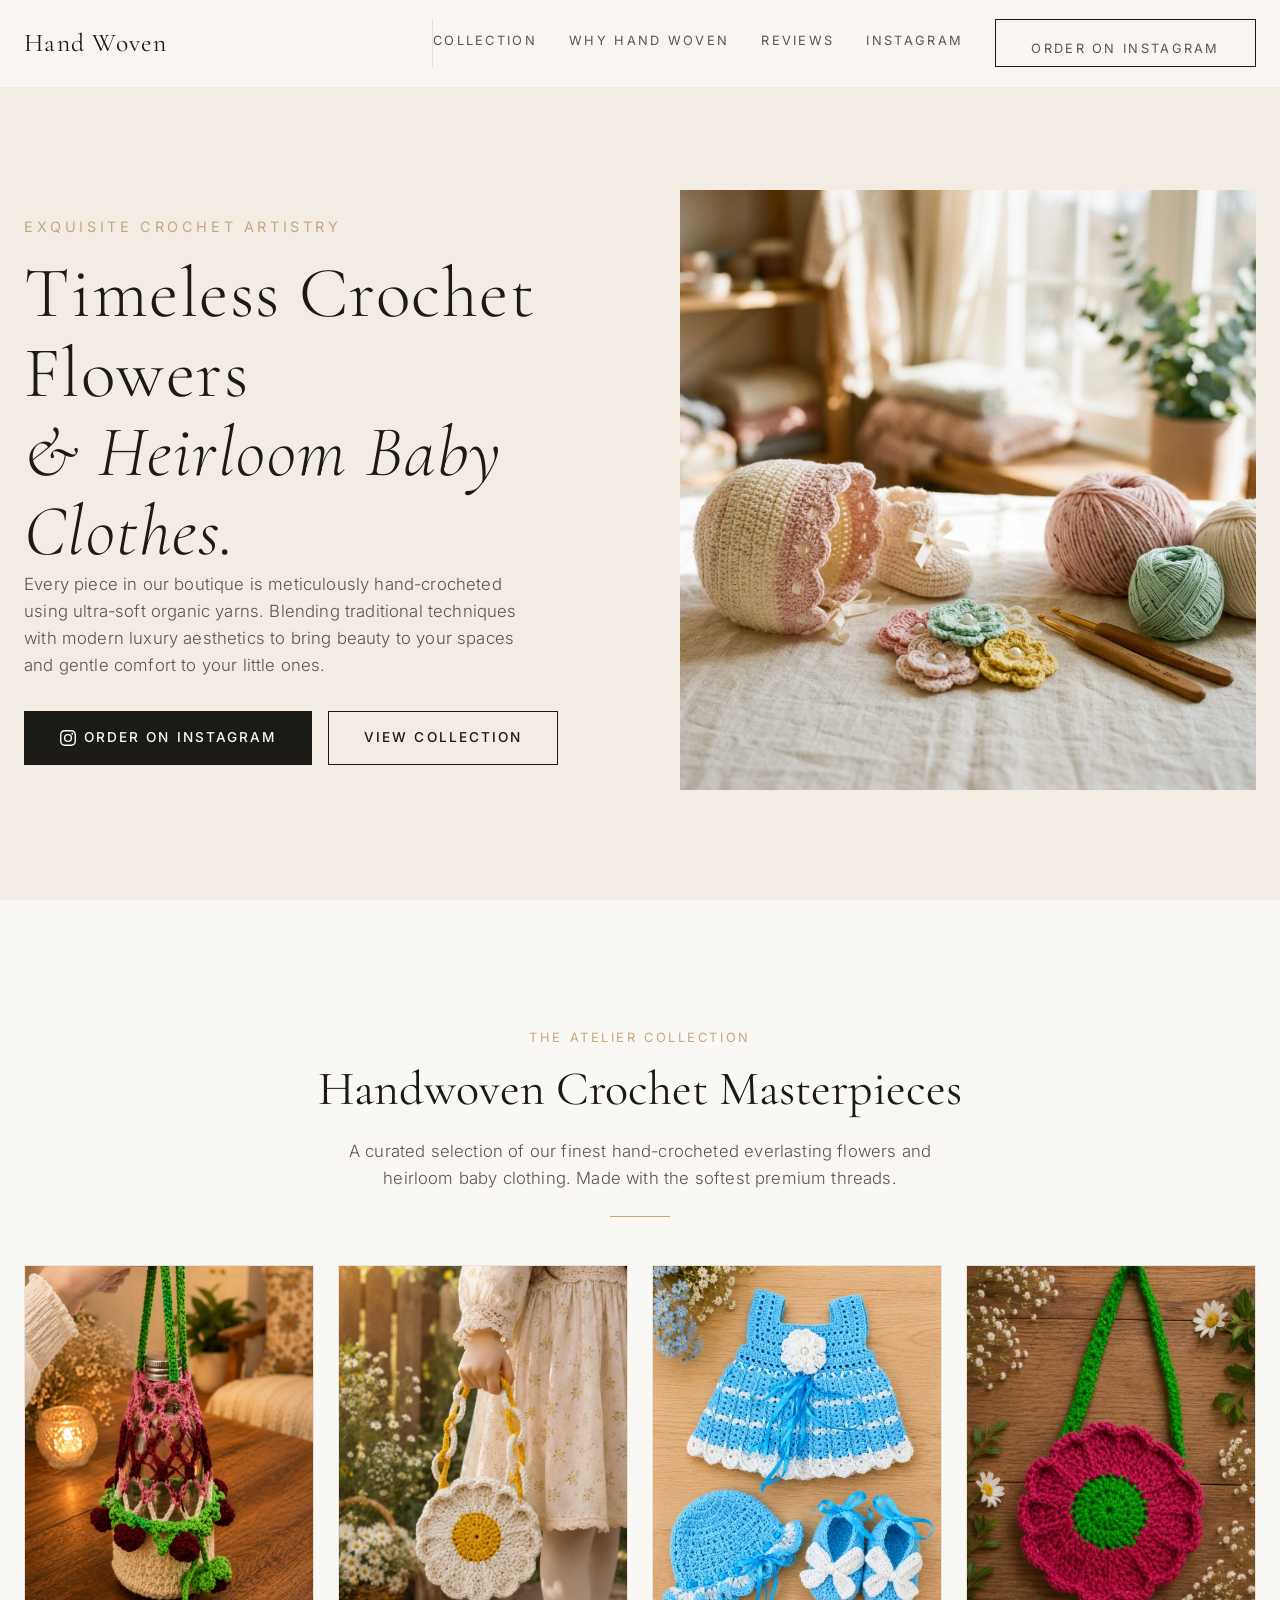
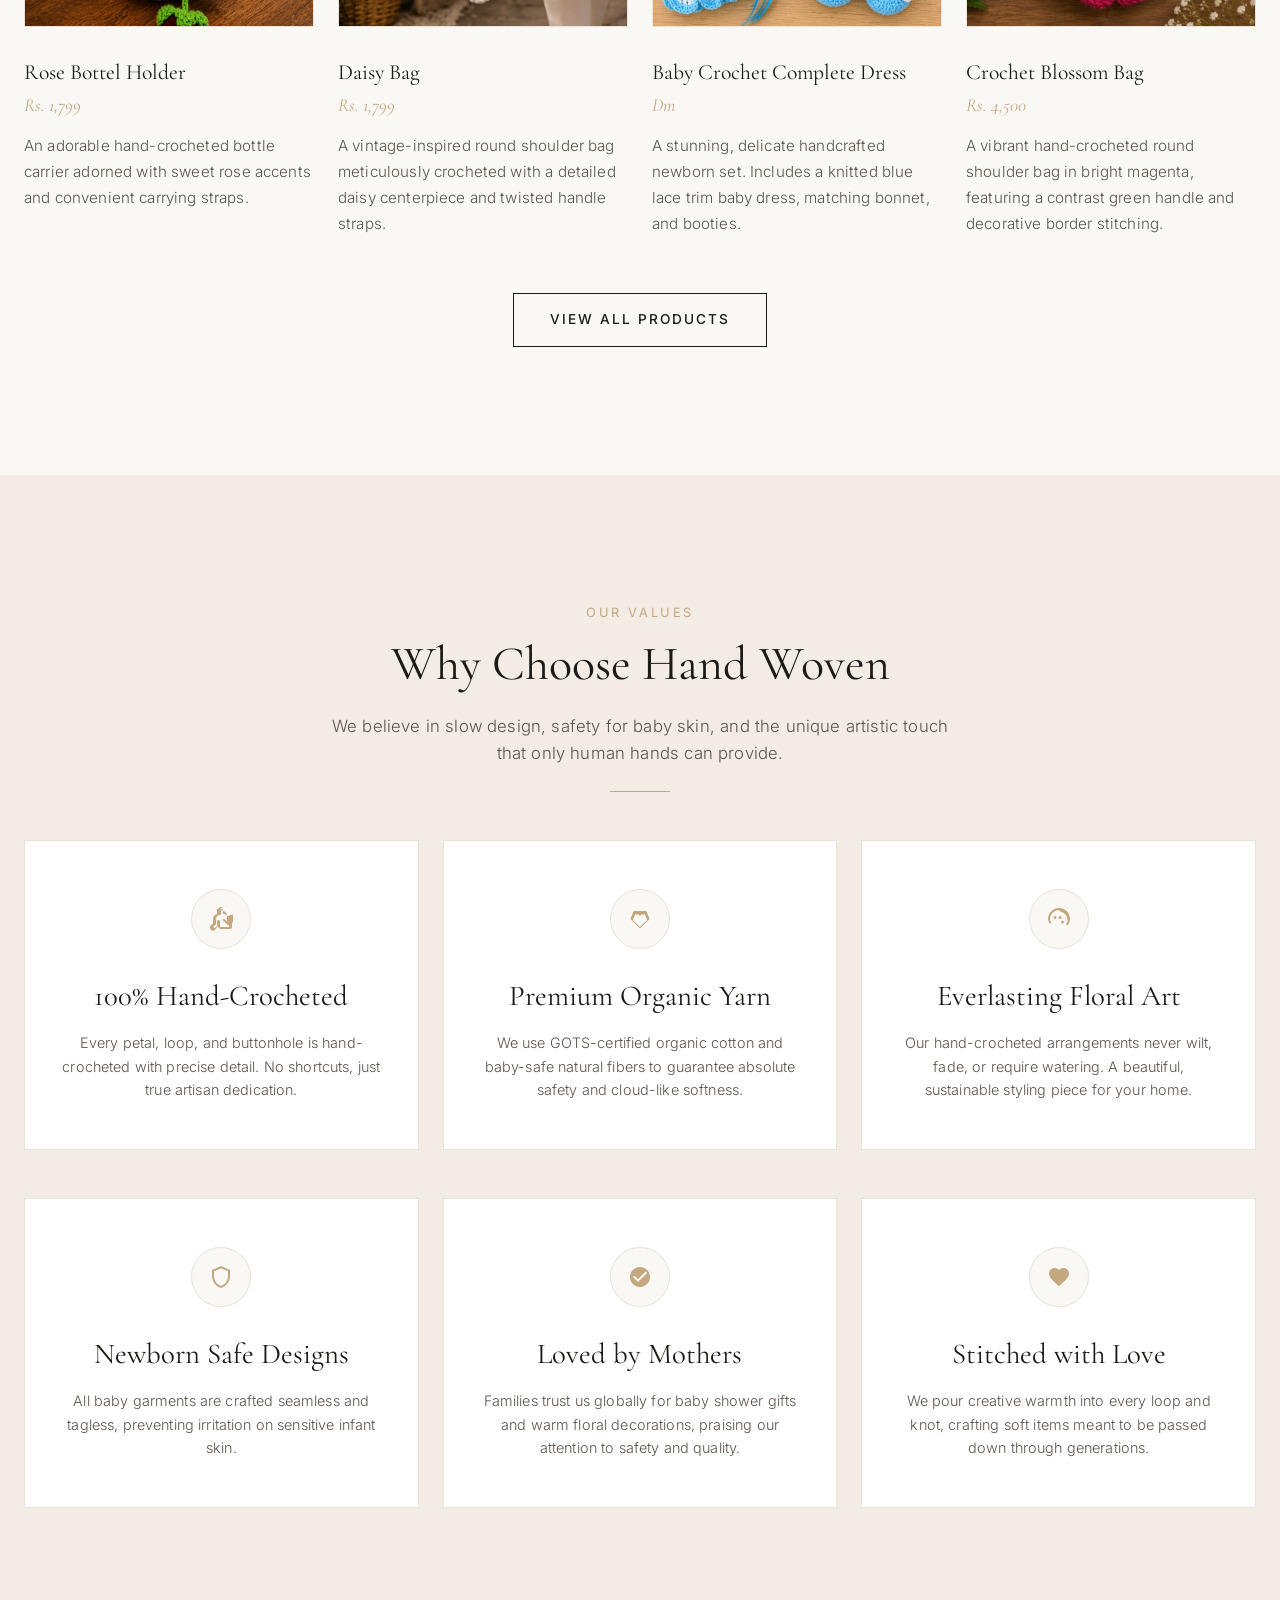
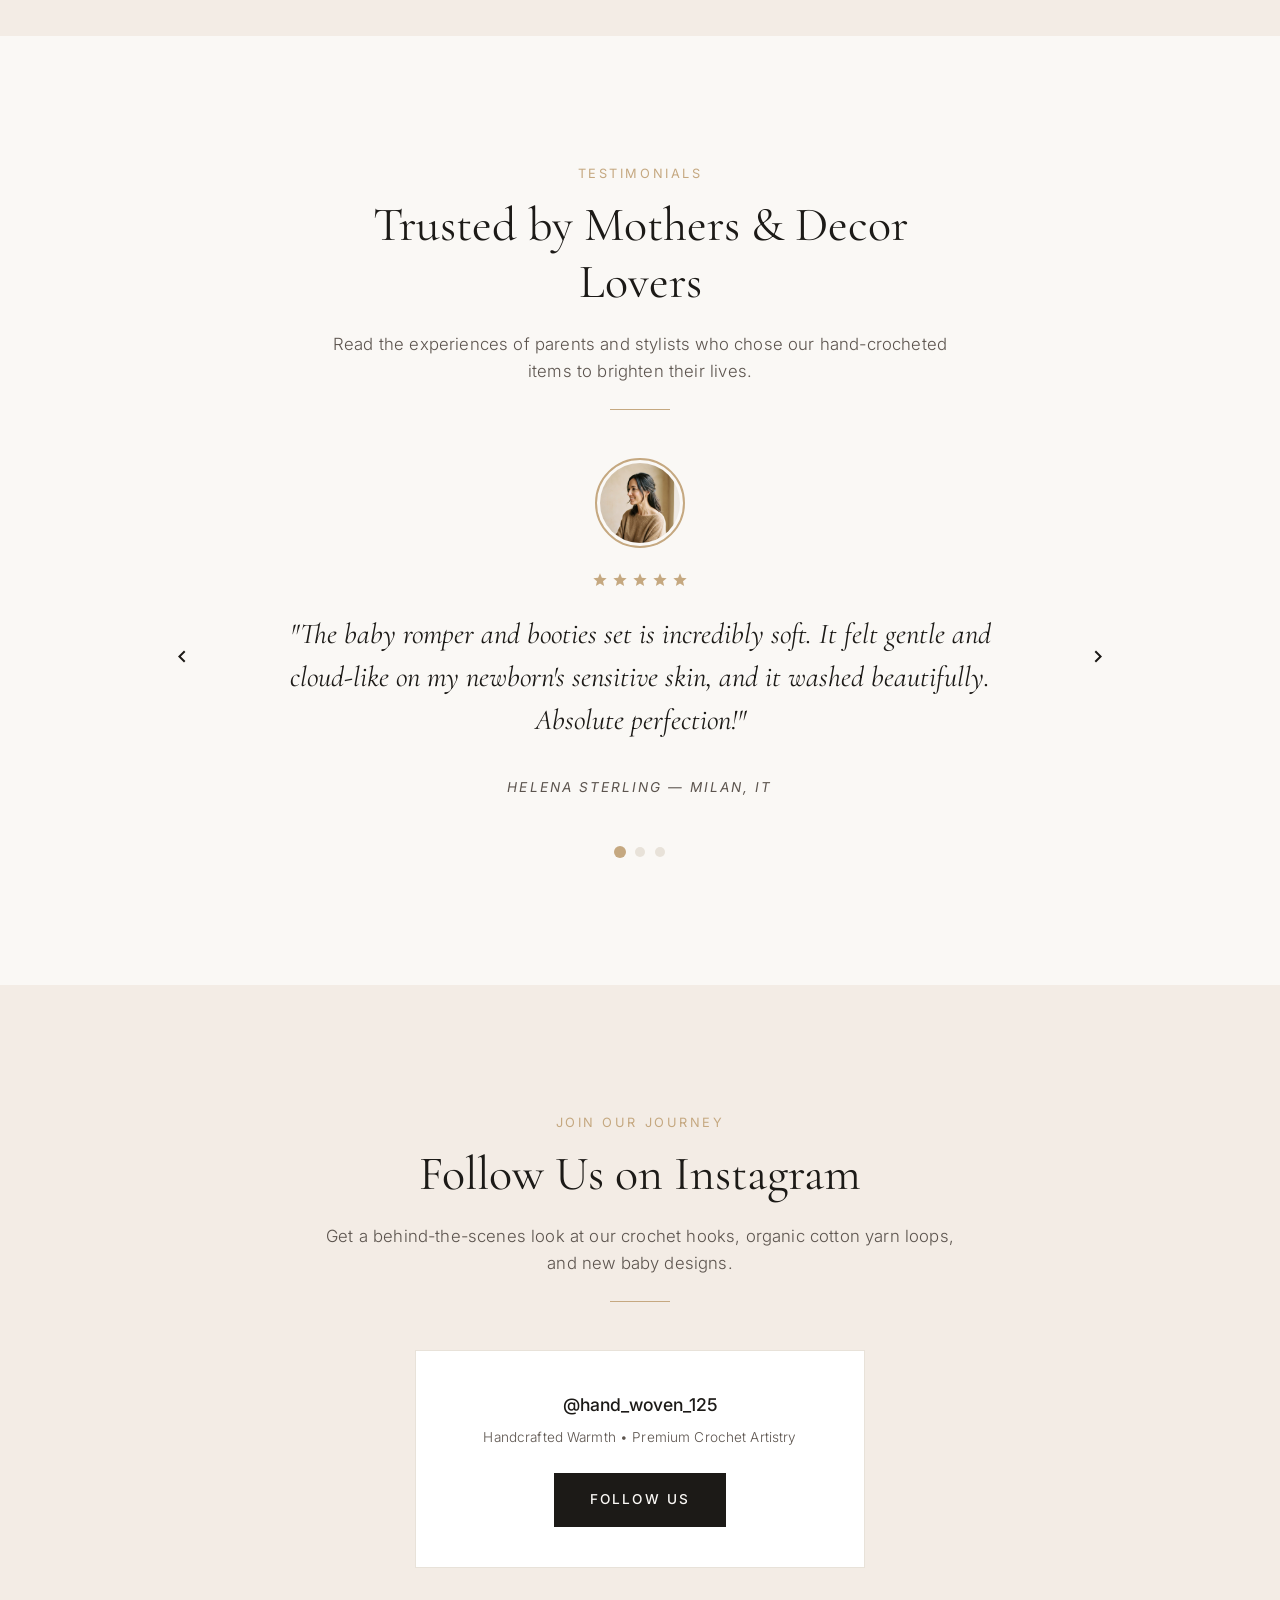
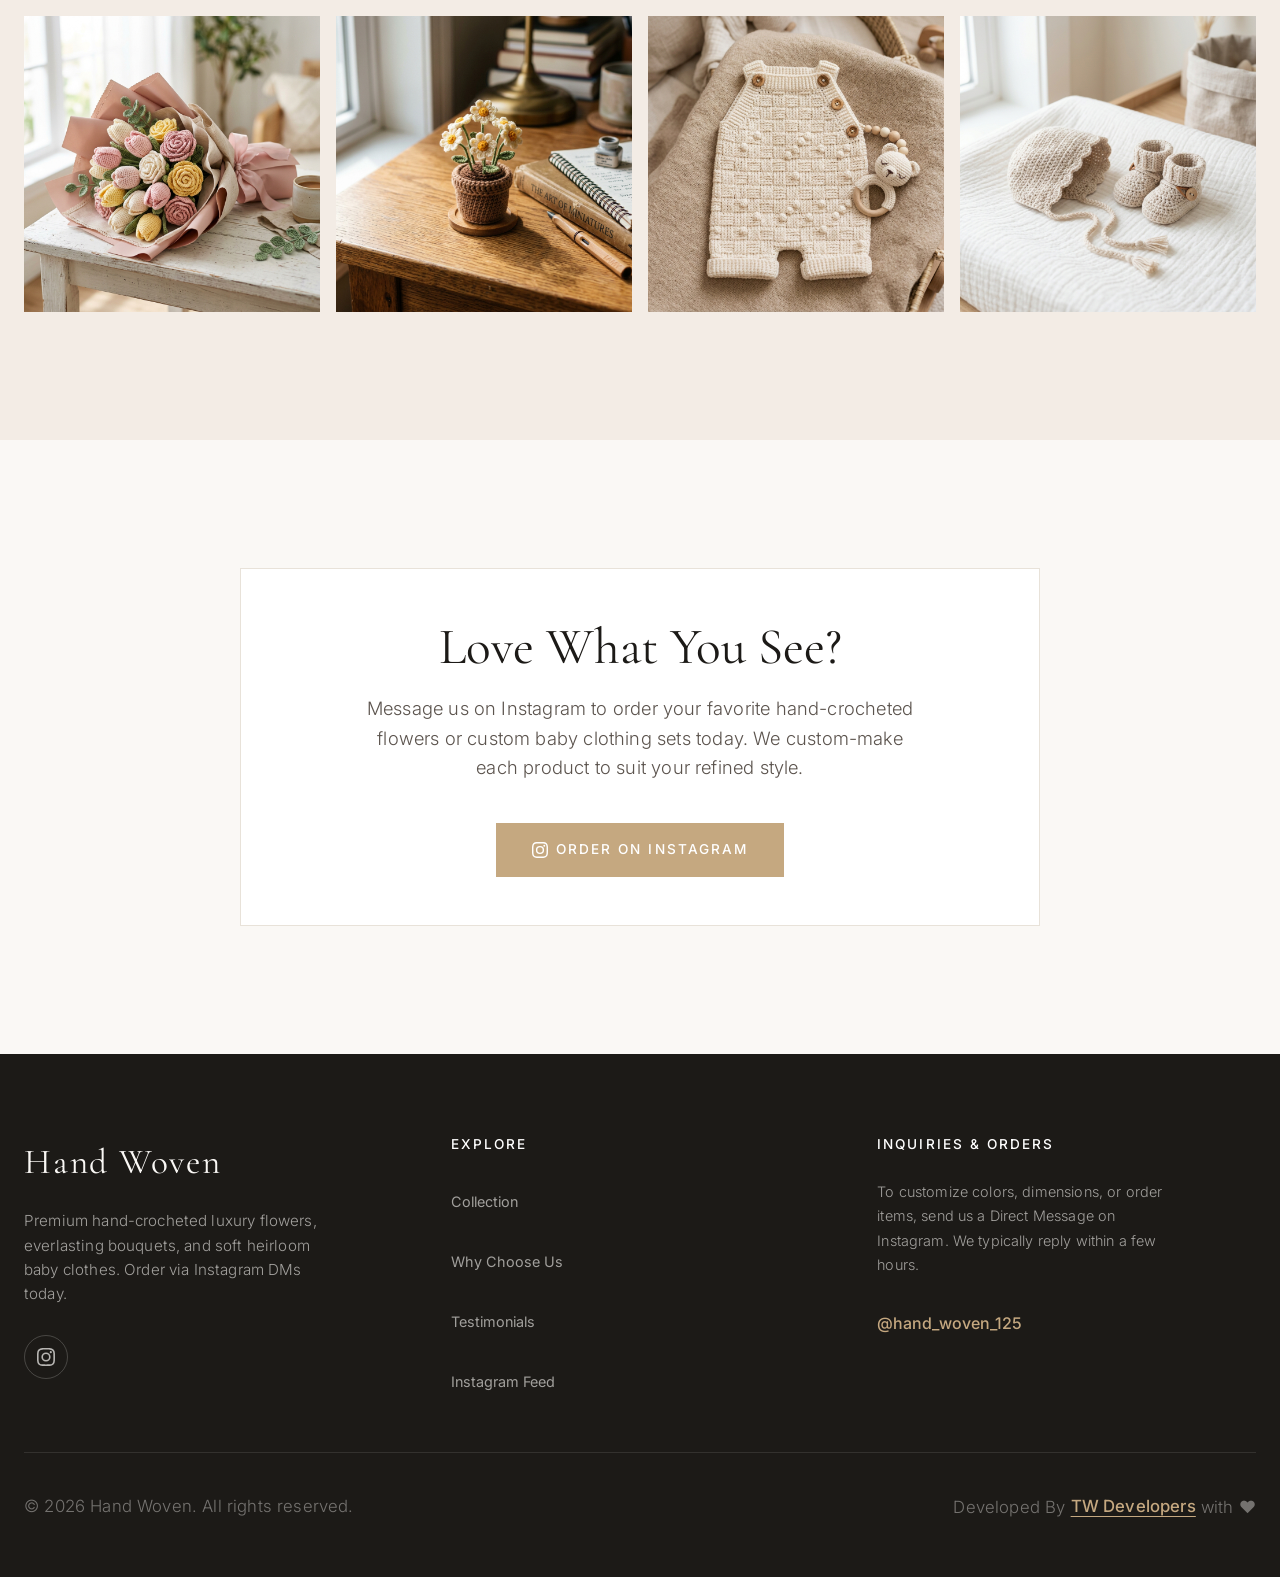
==== index.html @ bc2a6e2d "update Strawberry Bottle Holder to Rose Bottel Holder on index.html" ====
<!DOCTYPE html>
<html lang="en">

<head>
  <meta charset="UTF-8">
  <meta name="viewport" content="width=device-width, initial-scale=1.0">
  <meta name="description"
    content="Explore Hand Woven: premium hand-crocheted luxury flowers, everlasting bouquets, and soft heirloom baby clothes. Order via Instagram DMs today.">
  <title>Hand Woven | Handcrafted Crochet, Flowers & Baby Clothes</title>

  <!-- CSS Stylesheet -->
  <link rel="stylesheet" href="style.css">
</head>

<body>

  <!-- ==========================================
       Preloader
       ========================================== -->
  <div class="preloader" id="preloader">
    <div class="preloader-content">
      <span class="preloader-logo">Hand Woven</span>
      <div class="preloader-bar">
        <div class="preloader-bar-fill"></div>
      </div>
    </div>
  </div>

  <!-- Scroll Progress Indicator -->
  <div class="scroll-progress-bar" id="scroll-progress"></div>

  <!-- ==========================================
       Header / Navigation
       ========================================== -->
  <header class="header-nav" id="header-nav">
    <div class="container nav-container">
      <a href="#hero" class="brand-logo" id="logo-link">Hand Woven</a>

      <button class="hamburger" id="menu-toggle" aria-label="Toggle menu" aria-expanded="false">
        <span></span>
        <span></span>
        <span></span>
      </button>

      <ul class="nav-links" id="nav-menu">
        <li><a href="#featured" class="nav-link" id="link-collection">Collection</a></li>
        <li><a href="#why-choose" class="nav-link" id="link-why-us">Why Hand Woven</a></li>
        <li><a href="#reviews" class="nav-link" id="link-reviews">Reviews</a></li>
        <li><a href="#instagram" class="nav-link" id="link-instagram">Instagram</a></li>
        <li><a href="https://instagram.com/hand_woven_125" target="_blank" rel="noopener noreferrer"
            class="btn btn-secondary nav-cta" id="nav-cta-btn">Order on Instagram</a></li>
      </ul>
    </div>
    <div class="nav-overlay" id="nav-overlay"></div>
  </header>

  <!-- ==========================================
       Hero Section
       ========================================== -->
  <section class="hero" id="hero">
    <div class="container hero-grid">
      <div class="hero-content reveal" id="hero-content-block">
        <span class="hero-tagline">Exquisite Crochet Artistry</span>
        <h1>Timeless Crochet Flowers <span>& Heirloom Baby Clothes.</span></h1>
        <p class="hero-desc">Every piece in our boutique is meticulously hand-crocheted using ultra-soft organic yarns.
          Blending traditional techniques with modern luxury aesthetics to bring beauty to your spaces and gentle
          comfort to your little ones.</p>
        <div class="hero-actions">
          <a href="https://instagram.com/hand_woven_125" target="_blank" rel="noopener noreferrer"
            class="btn btn-primary" id="hero-cta-primary">
            <svg style="width: 16px; height: 16px; fill: currentColor; margin-right: 8px; vertical-align: middle;"
              viewBox="0 0 24 24">
              <path
                d="M12 2.163c3.204 0 3.584.012 4.85.07 3.252.148 4.771 1.691 4.919 4.919.058 1.265.069 1.645.069 4.849 0 3.205-.012 3.584-.069 4.849-.149 3.225-1.664 4.771-4.919 4.919-1.266.058-1.644.07-4.85.07-3.204 0-3.584-.012-4.849-.07-3.26-.149-4.771-1.699-4.919-4.92-.058-1.265-.07-1.644-.07-4.849 0-3.204.013-3.583.07-4.849.149-3.227 1.664-4.771 4.919-4.919 1.266-.057 1.645-.069 4.849-.069zM12 0C8.741 0 8.333.014 7.053.072 2.695.272.273 2.69.073 7.051.014 8.333 0 8.741 0 12c0 3.259.014 3.668.072 4.948.2 4.358 2.618 6.78 6.98 6.98 1.281.058 1.689.072 4.948.072 3.259 0 3.668-.014 4.948-.072 4.354-.2 6.782-2.618 6.979-6.98.059-1.28.073-1.689.073-4.948 0-3.259-.014-3.667-.072-4.947-.196-4.354-2.617-6.78-6.979-6.98C15.668.014 15.259 0 12 0zm0 5.838a6.162 6.162 0 1 0 0 12.324 6.162 6.162 0 0 0 0-12.324zM12 16a4 4 0 1 1 0-8 4 4 0 0 1 0 8zm6.406-11.845a1.44 1.44 0 1 0 0 2.881 1.44 1.44 0 0 0 0-2.881z" />
            </svg>Order on Instagram
          </a>
          <a href="#featured" class="btn btn-secondary" id="hero-cta-secondary">View Collection</a>
        </div>
      </div>
      <div class="hero-image-wrapper reveal" id="hero-image-block">
        <img src="assets/hero.png" alt="Aesthetic hand crocheted luxury products in warm setting" class="hero-img"
          id="hero-main-img">
      </div>
    </div>
  </section>

  <!-- ==========================================
       Featured Collection
       ========================================== -->
  <section class="featured" id="featured">
    <div class="container">
      <div class="section-header reveal">
        <span class="section-subtitle">The Atelier Collection</span>
        <h2 class="section-title">Handwoven Crochet Masterpieces</h2>
        <p>A curated selection of our finest hand-crocheted everlasting flowers and heirloom baby clothing. Made with
          the softest premium threads.</p>
        <div class="section-divider"></div>
      </div>

      <div class="products-grid">
        <!-- Product 1 -->
        <article class="product-card reveal" id="product-strawberry-holder">
          <div class="product-image-container">
            <img src="assets/WhatsApp Image 2026-08-04 at 3.03.34 PM.jpeg" alt="Rose Bottel Holder"
              class="product-image">
            <div class="product-overlay">
              <a href="https://instagram.com/hand_woven_125" target="_blank" rel="noopener noreferrer"
                class="btn btn-gold">Order via DM</a>
            </div>
          </div>
          <div class="product-details">
            <div class="product-header">
              <h3 class="product-name">Rose Bottel Holder</h3>
              <span class="product-price">Rs. 1,799</span>
            </div>
            <p class="product-desc">An adorable hand-crocheted bottle carrier adorned with sweet rose accents and
              convenient carrying straps.</p>
          </div>
        </article>

        <!-- Product 2 -->
        <article class="product-card reveal" id="product-daisy-bag">
          <div class="product-image-container">
            <img src="assets/daisy_bag.jpg"
              alt="Vintage-inspired round shoulder bag crocheted with a detailed daisy centerpiece"
              class="product-image">
            <div class="product-overlay">
              <a href="https://instagram.com/hand_woven_125" target="_blank" rel="noopener noreferrer"
                class="btn btn-gold">Order via DM</a>
            </div>
          </div>
          <div class="product-details">
            <div class="product-header">
              <h3 class="product-name">Daisy Bag</h3>
              <span class="product-price">Rs. 1,799</span>
            </div>
            <p class="product-desc">A vintage-inspired round shoulder bag meticulously crocheted with a detailed daisy
              centerpiece and twisted handle straps.</p>
          </div>
        </article>

        <!-- Product 3 -->
        <article class="product-card reveal" id="product-baby-set">
          <div class="product-image-container">
            <img src="assets/baby_set.jpg" alt="Baby blue dress, bonnet, and booties crocheted heirloom set"
              class="product-image">
            <div class="product-overlay">
              <a href="https://instagram.com/hand_woven_125" target="_blank" rel="noopener noreferrer"
                class="btn btn-gold">Order via DM</a>
            </div>
          </div>
          <div class="product-details">
            <div class="product-header">
              <h3 class="product-name">Baby Crochet Complete Dress</h3>
              <span class="product-price">Dm</span>
            </div>
            <p class="product-desc">A stunning, delicate handcrafted newborn set. Includes a knitted blue lace trim baby
              dress, matching bonnet, and booties.</p>
          </div>
        </article>

        <!-- Product 4 -->
        <article class="product-card reveal" id="product-magenta-bag">
          <div class="product-image-container">
            <img src="assets/magenta_bag.jpg" alt="Magenta round shoulder bag with green handle" class="product-image">
            <div class="product-overlay">
              <a href="https://instagram.com/hand_woven_125" target="_blank" rel="noopener noreferrer"
                class="btn btn-gold">Order via DM</a>
            </div>
          </div>
          <div class="product-details">
            <div class="product-header">
              <h3 class="product-name">Crochet Blossom Bag</h3>
              <span class="product-price">Rs. 4,500</span>
            </div>
            <p class="product-desc">A vibrant hand-crocheted round shoulder bag in bright magenta, featuring a contrast
              green handle and decorative border stitching.</p>
          </div>
        </article>
      </div>
      <div class="view-all-container reveal">
        <a href="collection.html" class="btn btn-secondary" id="home-view-all-btn">View All Products</a>
      </div>
    </div>
  </section>

  <!-- ==========================================
       Why Choose Hand Woven
       ========================================== -->
  <section class="why-choose" id="why-choose">
    <div class="container">
      <div class="section-header reveal">
        <span class="section-subtitle">Our Values</span>
        <h2 class="section-title">Why Choose Hand Woven</h2>
        <p>We believe in slow design, safety for baby skin, and the unique artistic touch that only human hands can
          provide.</p>
        <div class="section-divider"></div>
      </div>

      <div class="features-grid">
        <!-- Feature 1: 100% Hand-Crocheted -->
        <div class="feature-card reveal" id="feature-handmade">
          <div class="feature-icon-wrapper">
            <!-- Hand / Craft Icon -->
            <svg viewBox="0 0 24 24">
              <path
                d="M12 2c1.1 0 2 .9 2 2v3h1c1.66 0 3 1.34 3 3v4.67l-2.42-2.42c-.39-.39-1.02-.39-1.41 0-.39.39-.39 1.02 0 1.41L18.83 18H20v2h-8c-.55 0-1-.45-1-1v-4.5c0-.83-.67-1.5-1.5-1.5s-1.5.67-1.5 1.5v3.66c0 .5-.2.98-.56 1.34L6.1 20.84c-.39.39-1.02.39-1.41 0a.996.996 0 0 1 0-1.41L7 17.1V12c0-2.21 1.79-4 4-4h1V4c0-1.1.9-2 2-2m0-2C9.79 0 8 1.79 8 4v3.1c-2.33.46-4 2.5-4 4.9v4.27l-2.14 2.14a2.99 2.99 0 0 0 0 4.24 3.003 3.003 0 0 0 4.24 0l.9-.9c.47-.47.78-1.1.88-1.77.34-.14.68-.34.98-.63l.14-.14V19c0 1.66 1.34 3 3 3h9c1.1 0 2-.9 2-2v-3.17c0-.8.32-1.57.88-2.14l2.25-2.25a3 3 0 0 0 0-4.24c-.58-.58-1.35-.85-2.12-.8L18 9c0-2.76-2.24-5-5-5V4c0-1.1-.9-2-2-2z" />
            </svg>
          </div>
          <h3>100% Hand-Crocheted</h3>
          <p>Every petal, loop, and buttonhole is hand-crocheted with precise detail. No shortcuts, just true artisan
            dedication.</p>
        </div>

        <!-- Feature 2: Premium Organic Yarn -->
        <div class="feature-card reveal" id="feature-quality">
          <div class="feature-icon-wrapper">
            <!-- Diamond Icon -->
            <svg viewBox="0 0 24 24">
              <path
                d="M12.01 21.49L2.39 11.88l3.18-7.96h12.86l3.18 7.96-9.62 9.61zm-7.14-8.52L12 20.08l7.14-7.14-2.17-5.43H7.04l-2.17 5.43zM12 5.5a1.5 1.5 0 1 1 0 3 1.5 1.5 0 0 1 0-3z" />
            </svg>
          </div>
          <h3>Premium Organic Yarn</h3>
          <p>We use GOTS-certified organic cotton and baby-safe natural fibers to guarantee absolute safety and
            cloud-like softness.</p>
        </div>

        <!-- Feature 3: Everlasting Floral Art -->
        <div class="feature-card reveal" id="feature-designs">
          <div class="feature-icon-wrapper">
            <!-- Palette/Design Icon -->
            <svg viewBox="0 0 24 24">
              <path
                d="M12 3a9 9 0 0 0-9 9c0 1.25.43 2.4 1.15 3.32.22.28.2.67-.04.93-.41.44-1.07.47-1.52.07A10.985 10.985 0 0 1 1 12C1 5.93 5.93 1 12 1s11 4.93 11 11c0 2.2-.8 4.2-2.12 5.75-.42.49-1.12.51-1.57.06-.27-.27-.29-.71-.04-1.01.8-.95 1.28-2.19 1.28-3.53a8.96 8.96 0 0 0-7.3-8.82c-.8-.13-1.25-.45-1.25-1.18V3zm-2.5 7.5a1.5 1.5 0 1 1-3 0 1.5 1.5 0 0 1 3 0zm5 0a1.5 1.5 0 1 1-3 0 1.5 1.5 0 0 1 3 0zm2.5 4.5a1.5 1.5 0 1 1-3 0 1.5 1.5 0 0 1 3 0z" />
            </svg>
          </div>
          <h3>Everlasting Floral Art</h3>
          <p>Our hand-crocheted arrangements never wilt, fade, or require watering. A beautiful, sustainable styling
            piece for your home.</p>
        </div>

        <!-- Feature 4: Newborn Safe Designs -->
        <div class="feature-card reveal" id="feature-materials">
          <div class="feature-icon-wrapper">
            <!-- Shield/Security Icon -->
            <svg viewBox="0 0 24 24">
              <path
                d="M12 1L3 5v6c0 5.55 3.84 10.74 9 12 5.16-1.26 9-6.45 9-12V5l-9-4zm0 2.18l7 3.11v4.71c0 4.52-2.98 8.77-7 9.9-4.02-1.13-7-5.38-7-9.9V6.29l7-3.11z" />
            </svg>
          </div>
          <h3>Newborn Safe Designs</h3>
          <p>All baby garments are crafted seamless and tagless, preventing irritation on sensitive infant skin.</p>
        </div>

        <!-- Feature 5: Loved by Mothers -->
        <div class="feature-card reveal" id="feature-trust">
          <div class="feature-icon-wrapper">
            <!-- Verification/Star Icon -->
            <svg viewBox="0 0 24 24">
              <path
                d="M12 2C6.48 2 2 6.48 2 12s4.48 10 10 10 10-4.48 10-10S17.52 2 12 2zm-2 15l-5-5 1.41-1.41L10 14.17l7.59-7.59L19 8l-9 9z" />
            </svg>
          </div>
          <h3>Loved by Mothers</h3>
          <p>Families trust us globally for baby shower gifts and warm floral decorations, praising our attention to
            safety and quality.</p>
        </div>

        <!-- Feature 6: Stitched with Love -->
        <div class="feature-card reveal" id="feature-love">
          <div class="feature-icon-wrapper">
            <!-- Heart Icon -->
            <svg viewBox="0 0 24 24">
              <path
                d="M12 21.35l-1.45-1.32C5.4 15.36 2 12.28 2 8.5 2 5.42 4.42 3 7.5 3c1.74 0 3.41.81 4.5 2.09C13.09 3.81 14.76 3 16.5 3 19.58 3 22 5.42 22 8.5c0 3.78-3.4 6.86-8.55 11.54L12 21.35z" />
            </svg>
          </div>
          <h3>Stitched with Love</h3>
          <p>We pour creative warmth into every loop and knot, crafting soft items meant to be passed down through
            generations.</p>
        </div>
      </div>
    </div>
  </section>

  <!-- ==========================================
       Customer Reviews
       ========================================== -->
  <section class="reviews" id="reviews">
    <div class="container">
      <div class="section-header reveal">
        <span class="section-subtitle">Testimonials</span>
        <h2 class="section-title">Trusted by Mothers & Decor Lovers</h2>
        <p>Read the experiences of parents and stylists who chose our hand-crocheted items to brighten their lives.</p>
        <div class="section-divider"></div>
      </div>

      <div class="reviews-carousel-container reveal" id="testimonials-slider">
        <!-- Arrow Prev -->
        <button class="carousel-control carousel-control-prev" id="slider-prev" aria-label="Previous review">
          <svg viewBox="0 0 24 24">
            <path d="M15.41 7.41L14 6l-6 6 6 6 1.41-1.41L10.83 12z" />
          </svg>
        </button>

        <div class="reviews-track-wrapper">
          <div class="reviews-track" id="slider-track">
            <!-- Slide 1 -->
            <div class="review-slide">
              <div class="review-avatar-container">
                <img src="assets/user1.png" alt="Client review avatar" class="review-avatar">
              </div>
              <div class="review-stars">
                <svg viewBox="0 0 24 24">
                  <path d="M12 17.27L18.18 21l-1.64-7.03L22 9.24l-7.19-.61L12 2 9.19 8.63 2 9.24l5.46 4.73L5.82 21z" />
                </svg>
                <svg viewBox="0 0 24 24">
                  <path d="M12 17.27L18.18 21l-1.64-7.03L22 9.24l-7.19-.61L12 2 9.19 8.63 2 9.24l5.46 4.73L5.82 21z" />
                </svg>
                <svg viewBox="0 0 24 24">
                  <path d="M12 17.27L18.18 21l-1.64-7.03L22 9.24l-7.19-.61L12 2 9.19 8.63 2 9.24l5.46 4.73L5.82 21z" />
                </svg>
                <svg viewBox="0 0 24 24">
                  <path d="M12 17.27L18.18 21l-1.64-7.03L22 9.24l-7.19-.61L12 2 9.19 8.63 2 9.24l5.46 4.73L5.82 21z" />
                </svg>
                <svg viewBox="0 0 24 24">
                  <path d="M12 17.27L18.18 21l-1.64-7.03L22 9.24l-7.19-.61L12 2 9.19 8.63 2 9.24l5.46 4.73L5.82 21z" />
                </svg>
              </div>
              <blockquote class="review-text">"The baby romper and booties set is incredibly soft. It felt gentle and
                cloud-like on my newborn's sensitive skin, and it washed beautifully. Absolute perfection!"</blockquote>
              <cite class="review-author">Helena Sterling — Milan, IT</cite>
            </div>

            <!-- Slide 2 -->
            <div class="review-slide">
              <div class="review-avatar-container">
                <img src="assets/user2.png" alt="Client review avatar" class="review-avatar">
              </div>
              <div class="review-stars">
                <svg viewBox="0 0 24 24">
                  <path d="M12 17.27L18.18 21l-1.64-7.03L22 9.24l-7.19-.61L12 2 9.19 8.63 2 9.24l5.46 4.73L5.82 21z" />
                </svg>
                <svg viewBox="0 0 24 24">
                  <path d="M12 17.27L18.18 21l-1.64-7.03L22 9.24l-7.19-.61L12 2 9.19 8.63 2 9.24l5.46 4.73L5.82 21z" />
                </svg>
                <svg viewBox="0 0 24 24">
                  <path d="M12 17.27L18.18 21l-1.64-7.03L22 9.24l-7.19-.61L12 2 9.19 8.63 2 9.24l5.46 4.73L5.82 21z" />
                </svg>
                <svg viewBox="0 0 24 24">
                  <path d="M12 17.27L18.18 21l-1.64-7.03L22 9.24l-7.19-.61L12 2 9.19 8.63 2 9.24l5.46 4.73L5.82 21z" />
                </svg>
                <svg viewBox="0 0 24 24">
                  <path d="M12 17.27L18.18 21l-1.64-7.03L22 9.24l-7.19-.61L12 2 9.19 8.63 2 9.24l5.46 4.73L5.82 21z" />
                </svg>
              </div>
              <blockquote class="review-text">"I am absolutely in love with the crochet tulips. They look so elegant and
                realistic in my living room. Best of all, they never wilt! I get endless compliments."</blockquote>
              <cite class="review-author">Julianne Vane — New York, US</cite>
            </div>

            <!-- Slide 3 -->
            <div class="review-slide">
              <div class="review-avatar-container">
                <img src="assets/user3.png" alt="Client review avatar" class="review-avatar">
              </div>
              <div class="review-stars">
                <svg viewBox="0 0 24 24">
                  <path d="M12 17.27L18.18 21l-1.64-7.03L22 9.24l-7.19-.61L12 2 9.19 8.63 2 9.24l5.46 4.73L5.82 21z" />
                </svg>
                <svg viewBox="0 0 24 24">
                  <path d="M12 17.27L18.18 21l-1.64-7.03L22 9.24l-7.19-.61L12 2 9.19 8.63 2 9.24l5.46 4.73L5.82 21z" />
                </svg>
                <svg viewBox="0 0 24 24">
                  <path d="M12 17.27L18.18 21l-1.64-7.03L22 9.24l-7.19-.61L12 2 9.19 8.63 2 9.24l5.46 4.73L5.82 21z" />
                </svg>
                <svg viewBox="0 0 24 24">
                  <path d="M12 17.27L18.18 21l-1.64-7.03L22 9.24l-7.19-.61L12 2 9.19 8.63 2 9.24l5.46 4.73L5.82 21z" />
                </svg>
                <svg viewBox="0 0 24 24">
                  <path d="M12 17.27L18.18 21l-1.64-7.03L22 9.24l-7.19-.61L12 2 9.19 8.63 2 9.24l5.46 4.73L5.82 21z" />
                </svg>
              </div>
              <blockquote class="review-text">"Ordering custom crochet toys and clothes via Instagram DM was extremely
                pleasant and personalized. Flawless craft and luxury packaging."</blockquote>
              <cite class="review-author">Marcus Sterling — London, UK</cite>
            </div>
          </div>
        </div>

        <!-- Arrow Next -->
        <button class="carousel-control carousel-control-next" id="slider-next" aria-label="Next review">
          <svg viewBox="0 0 24 24">
            <path d="M8.59 16.59L10 18l6-6-6-6-1.41 1.41L13.17 12z" />
          </svg>
        </button>

        <!-- Carousel Dots -->
        <div class="carousel-dots" id="slider-dots">
          <button class="carousel-dot active" data-index="0" aria-label="Review slide 1"></button>
          <button class="carousel-dot" data-index="1" aria-label="Review slide 2"></button>
          <button class="carousel-dot" data-index="2" aria-label="Review slide 3"></button>
        </div>
      </div>
    </div>
  </section>

  <!-- ==========================================
       Instagram Showcase
       ========================================== -->
  <section class="instagram-showcase" id="instagram">
    <div class="container">
      <div class="section-header reveal">
        <span class="section-subtitle">Join Our Journey</span>
        <h2 class="section-title">Follow Us on Instagram</h2>
        <p>Get a behind-the-scenes look at our crochet hooks, organic cotton yarn loops, and new baby designs.</p>
        <div class="section-divider"></div>
      </div>

      <div class="instagram-profile-card reveal">
        <h3 class="instagram-handle">@hand_woven_125</h3>
        <p class="instagram-followers">Handcrafted Warmth • Premium Crochet Artistry</p>
        <a href="https://instagram.com/hand_woven_125" target="_blank" rel="noopener noreferrer" class="btn btn-primary"
          id="instagram-follow-btn">Follow Us</a>
      </div>

      <div class="instagram-grid reveal">
        <!-- IG post 1 -->
        <div class="instagram-item">
          <img src="assets/bouquet.png" alt="Crochet bouquet details close up" class="instagram-img">
          <div class="instagram-item-overlay">
            <svg viewBox="0 0 24 24">
              <path
                d="M12 2.163c3.204 0 3.584.012 4.85.07 3.252.148 4.771 1.691 4.919 4.919.058 1.265.069 1.645.069 4.849 0 3.205-.012 3.584-.069 4.849-.149 3.225-1.664 4.771-4.919 4.919-1.266.058-1.644.07-4.85.07-3.204 0-3.584-.012-4.849-.07-3.26-.149-4.771-1.699-4.919-4.92-.058-1.265-.07-1.644-.07-4.849 0-3.204.013-3.583.07-4.849.149-3.227 1.664-4.771 4.919-4.919 1.266-.057 1.645-.069 4.849-.069zM12 0C8.741 0 8.333.014 7.053.072 2.695.272.273 2.69.073 7.051.014 8.333 0 8.741 0 12c0 3.259.014 3.668.072 4.948.2 4.358 2.618 6.78 6.98 6.98 1.281.058 1.689.072 4.948.072 3.259 0 3.668-.014 4.948-.072 4.354-.2 6.782-2.618 6.979-6.98.059-1.28.073-1.689.073-4.948 0-3.259-.014-3.667-.072-4.947-.196-4.354-2.617-6.78-6.979-6.98C15.668.014 15.259 0 12 0zm0 5.838a6.162 6.162 0 1 0 0 12.324 6.162 6.162 0 0 0 0-12.324zM12 16a4 4 0 1 1 0-8 4 4 0 0 1 0 8zm6.406-11.845a1.44 1.44 0 1 0 0 2.881 1.44 1.44 0 0 0 0-2.881z" />
            </svg>
          </div>
        </div>
        <!-- IG post 2 -->
        <div class="instagram-item">
          <img src="assets/pot.png" alt="Detail of mini daisy flower pot" class="instagram-img">
          <div class="instagram-item-overlay">
            <svg viewBox="0 0 24 24">
              <path
                d="M12 2.163c3.204 0 3.584.012 4.85.07 3.252.148 4.771 1.691 4.919 4.919.058 1.265.069 1.645.069 4.849 0 3.205-.012 3.584-.069 4.849-.149 3.225-1.664 4.771-4.919 4.919-1.266.058-1.644.07-4.85.07-3.204 0-3.584-.012-4.849-.07-3.26-.149-4.771-1.699-4.919-4.92-.058-1.265-.07-1.644-.07-4.849 0-3.204.013-3.583.07-4.849.149-3.227 1.664-4.771 4.919-4.919 1.266-.057 1.645-.069 4.849-.069zM12 0C8.741 0 8.333.014 7.053.072 2.695.272.273 2.69.073 7.051.014 8.333 0 8.741 0 12c0 3.259.014 3.668.072 4.948.2 4.358 2.618 6.78 6.98 6.98 1.281.058 1.689.072 4.948.072 3.259 0 3.668-.014 4.948-.072 4.354-.2 6.782-2.618 6.979-6.98.059-1.28.073-1.689.073-4.948 0-3.259-.014-3.667-.072-4.947-.196-4.354-2.617-6.78-6.979-6.98C15.668.014 15.259 0 12 0zm0 5.838a6.162 6.162 0 1 0 0 12.324 6.162 6.162 0 0 0 0-12.324zM12 16a4 4 0 1 1 0-8 4 4 0 0 1 0 8zm6.406-11.845a1.44 1.44 0 1 0 0 2.881 1.44 1.44 0 0 0 0-2.881z" />
            </svg>
          </div>
        </div>
        <!-- IG post 3 -->
        <div class="instagram-item">
          <img src="assets/romper.png" alt="Crochet baby romper flatlay" class="instagram-img">
          <div class="instagram-item-overlay">
            <svg viewBox="0 0 24 24">
              <path
                d="M12 2.163c3.204 0 3.584.012 4.85.07 3.252.148 4.771 1.691 4.919 4.919.058 1.265.069 1.645.069 4.849 0 3.205-.012 3.584-.069 4.849-.149 3.225-1.664 4.771-4.919 4.919-1.266.058-1.644.07-4.85.07-3.204 0-3.584-.012-4.849-.07-3.26-.149-4.771-1.699-4.919-4.92-.058-1.265-.07-1.644-.07-4.849 0-3.204.013-3.583.07-4.849.149-3.227 1.664-4.771 4.919-4.919 1.266-.057 1.645-.069 4.849-.069zM12 0C8.741 0 8.333.014 7.053.072 2.695.272.273 2.69.073 7.051.014 8.333 0 8.741 0 12c0 3.259.014 3.668.072 4.948.2 4.358 2.618 6.78 6.98 6.98 1.281.058 1.689.072 4.948.072 3.259 0 3.668-.014 4.948-.072 4.354-.2 6.782-2.618 6.979-6.98.059-1.28.073-1.689.073-4.948 0-3.259-.014-3.667-.072-4.947-.196-4.354-2.617-6.78-6.979-6.98C15.668.014 15.259 0 12 0zm0 5.838a6.162 6.162 0 1 0 0 12.324 6.162 6.162 0 0 0 0-12.324zM12 16a4 4 0 1 1 0-8 4 4 0 0 1 0 8zm6.406-11.845a1.44 1.44 0 1 0 0 2.881 1.44 1.44 0 0 0 0-2.881z" />
            </svg>
          </div>
        </div>
        <!-- IG post 4 -->
        <div class="instagram-item">
          <img src="assets/booties.png" alt="Baby booties close up details" class="instagram-img">
          <div class="instagram-item-overlay">
            <svg viewBox="0 0 24 24">
              <path
                d="M12 2.163c3.204 0 3.584.012 4.85.07 3.252.148 4.771 1.691 4.919 4.919.058 1.265.069 1.645.069 4.849 0 3.205-.012 3.584-.069 4.849-.149 3.225-1.664 4.771-4.919 4.919-1.266.058-1.644.07-4.85.07-3.204 0-3.584-.012-4.849-.07-3.26-.149-4.771-1.699-4.919-4.92-.058-1.265-.07-1.644-.07-4.849 0-3.204.013-3.583.07-4.849.149-3.227 1.664-4.771 4.919-4.919 1.266-.057 1.645-.069 4.849-.069zM12 0C8.741 0 8.333.014 7.053.072 2.695.272.273 2.69.073 7.051.014 8.333 0 8.741 0 12c0 3.259.014 3.668.072 4.948.2 4.358 2.618 6.78 6.98 6.98 1.281.058 1.689.072 4.948.072 3.259 0 3.668-.014 4.948-.072 4.354-.2 6.782-2.618 6.979-6.98.059-1.28.073-1.689.073-4.948 0-3.259-.014-3.667-.072-4.947-.196-4.354-2.617-6.78-6.979-6.98C15.668.014 15.259 0 12 0zm0 5.838a6.162 6.162 0 1 0 0 12.324 6.162 6.162 0 0 0 0-12.324zM12 16a4 4 0 1 1 0-8 4 4 0 0 1 0 8zm6.406-11.845a1.44 1.44 0 1 0 0 2.881 1.44 1.44 0 0 0 0-2.881z" />
            </svg>
          </div>
        </div>
      </div>
    </div>
  </section>

  <!-- ==========================================
       Final CTA Section
       ========================================== -->
  <section class="final-cta">
    <div class="container">
      <div class="cta-box reveal" id="cta-box-container">
        <h2>Love What You See?</h2>
        <p>Message us on Instagram to order your favorite hand-crocheted flowers or custom baby clothing sets today. We
          custom-make each product to suit your refined style.</p>
        <a href="https://instagram.com/hand_woven_125" target="_blank" rel="noopener noreferrer"
          class="btn btn-gold btn-lg" id="final-cta-btn">
          <svg style="width: 16px; height: 16px; fill: currentColor; margin-right: 8px; vertical-align: middle;"
            viewBox="0 0 24 24">
            <path
              d="M12 2.163c3.204 0 3.584.012 4.85.07 3.252.148 4.771 1.691 4.919 4.919.058 1.265.069 1.645.069 4.849 0 3.205-.012 3.584-.069 4.849-.149 3.225-1.664 4.771-4.919 4.919-1.266.058-1.644.07-4.85.07-3.204 0-3.584-.012-4.849-.07-3.26-.149-4.771-1.699-4.919-4.92-.058-1.265-.07-1.644-.07-4.849 0-3.204.013-3.583.07-4.849.149-3.227 1.664-4.771 4.919-4.919 1.266-.057 1.645-.069 4.849-.069zM12 0C8.741 0 8.333.014 7.053.072 2.695.272.273 2.69.073 7.051.014 8.333 0 8.741 0 12c0 3.259.014 3.668.072 4.948.2 4.358 2.618 6.78 6.98 6.98 1.281.058 1.689.072 4.948.072 3.259 0 3.668-.014 4.948-.072 4.354-.2 6.782-2.618 6.979-6.98.059-1.28.073-1.689.073-4.948 0-3.259-.014-3.667-.072-4.947-.196-4.354-2.617-6.78-6.979-6.98C15.668.014 15.259 0 12 0zm0 5.838a6.162 6.162 0 1 0 0 12.324 6.162 6.162 0 0 0 0-12.324zM12 16a4 4 0 1 1 0-8 4 4 0 0 1 0 8zm6.406-11.845a1.44 1.44 0 1 0 0 2.881 1.44 1.44 0 0 0 0-2.881z" />
          </svg>Order on Instagram
        </a>
      </div>
    </div>
  </section>

  <!-- ==========================================
       Footer Section
       ========================================== -->
  <footer class="footer" id="footer-section">
    <div class="container">
      <div class="footer-grid-layout">
        <!-- Col 1: Brand & Info -->
        <div class="footer-col brand-col">
          <div class="footer-brand">Hand Woven</div>
          <p class="footer-desc-text">Premium hand-crocheted luxury flowers, everlasting bouquets, and soft heirloom
            baby clothes. Order via Instagram DMs today.</p>
          <div class="footer-socials">
            <a href="https://instagram.com/hand_woven_125" target="_blank" rel="noopener noreferrer" class="social-link"
              aria-label="Instagram">
              <svg viewBox="0 0 24 24">
                <path
                  d="M12 2.163c3.204 0 3.584.012 4.85.07 3.252.148 4.771 1.691 4.919 4.919.058 1.265.069 1.645.069 4.849 0 3.205-.012 3.584-.069 4.849-.149 3.225-1.664 4.771-4.919 4.919-1.266.058-1.644.07-4.85.07-3.204 0-3.584-.012-4.849-.07-3.26-.149-4.771-1.699-4.919-4.92-.058-1.265-.07-1.644-.07-4.849 0-3.204.013-3.583.07-4.849.149-3.227 1.664-4.771 4.919-4.919 1.266-.057 1.645-.069 4.849-.069zM12 0C8.741 0 8.333.014 7.053.072 2.695.272.273 2.69.073 7.051.014 8.333 0 8.741 0 12c0 3.259.014 3.668.072 4.948.2 4.358 2.618 6.78 6.98 6.98 1.281.058 1.689.072 4.948.072 3.259 0 3.668-.014 4.948-.072 4.354-.2 6.782-2.618 6.979-6.98.059-1.28.073-1.689.073-4.948 0-3.259-.014-3.667-.072-4.947-.196-4.354-2.617-6.78-6.979-6.98C15.668.014 15.259 0 12 0zm0 5.838a6.162 6.162 0 1 0 0 12.324 6.162 6.162 0 0 0 0-12.324zM12 16a4 4 0 1 1 0-8 4 4 0 0 1 0 8zm6.406-11.845a1.44 1.44 0 1 0 0 2.881 1.44 1.44 0 0 0 0-2.881z" />
              </svg>
            </a>
          </div>
        </div>

        <!-- Col 2: Navigation Links -->
        <div class="footer-col">
          <h4>Explore</h4>
          <ul class="footer-links">
            <li><a href="#featured">Collection</a></li>
            <li><a href="#why-choose">Why Choose Us</a></li>
            <li><a href="#reviews">Testimonials</a></li>
            <li><a href="#instagram">Instagram Feed</a></li>
          </ul>
        </div>

        <!-- Col 3: Contact & Ordering -->
        <div class="footer-col">
          <h4>Inquiries & Orders</h4>
          <p class="footer-info-text">To customize colors, dimensions, or order items, send us a Direct Message on
            Instagram. We typically reply within a few hours.</p>
          <a href="https://instagram.com/hand_woven_125" target="_blank" rel="noopener noreferrer"
            class="footer-contact-link">@hand_woven_125</a>
        </div>
      </div>

      <div class="footer-divider"></div>

      <div class="footer-bottom">
        <p>&copy; 2026 Hand Woven. All rights reserved.</p>
        <p>Developed By <a href="https://TalhaWaqas.com" target="_blank" rel="noopener noreferrer"
            style="color: var(--color-accent-gold); font-weight: 500; text-decoration: underline; transition: var(--transition-fast);">TW
            Developers</a> with ❤️</p>
      </div>
    </div>
  </footer>

  <!-- ==========================================
       Lightbox Modal
       ========================================== -->
  <div class="lightbox" id="lightbox">
    <button class="lightbox-close" id="lightbox-close" aria-label="Close image preview">&times;</button>
    <button class="lightbox-arrow lightbox-arrow-prev" id="lightbox-prev" aria-label="Previous image">&#10094;</button>
    <div class="lightbox-content">
      <img src="" alt="Crochet preview" id="lightbox-img">
    </div>
    <button class="lightbox-arrow lightbox-arrow-next" id="lightbox-next" aria-label="Next image">&#10095;</button>
  </div>

  <!-- JavaScript file -->
  <script src="app.js"></script>
</body>

</html>
---- style.css ----
/* ==========================================================================
   Design System & Variable Declarations
   ========================================================================== */
@import url('https://fonts.googleapis.com/css2?family=Cormorant+Garamond:ital,wght@0,300;0,400;0,500;0,600;1,400&family=Inter:wght@300;400;500;600&display=swap');

:root {
  /* Color Palette */
  --color-bg-light: #FAF8F5;
  --color-bg-sand: #F3ECE5;
  --color-bg-card: #FFFFFF;
  --color-primary: #1C1A17;
  --color-secondary: #5C544E;
  --color-accent-gold: #C5A880;
  --color-accent-gold-hover: #A88D65;
  --color-white: #FFFFFF;
  --color-border: #E8E2D9;
  
  /* Typography */
  --font-serif: 'Cormorant Garamond', serif;
  --font-sans: 'Inter', sans-serif;
  
  /* Fluid Spacing using clamp */
  --spacing-xs: clamp(0.25rem, 1vw, 0.5rem);
  --spacing-sm: clamp(0.75rem, 2vw, 1rem);
  --spacing-md: clamp(1rem, 3vw, 1.5rem);
  --spacing-lg: clamp(2rem, 5vw, 3rem);
  --spacing-xl: clamp(3rem, 8vw, 5rem);
  --spacing-xxl: clamp(4rem, 12vw, 8rem);

  /* Transitions */
  --transition-smooth: all 0.5s cubic-bezier(0.25, 1, 0.5, 1);
  --transition-fast: all 0.3s ease;
}

/* ==========================================================================
   Base Styles & Reset (Mobile-First)
   ========================================================================== */
*, *::before, *::after {
  box-sizing: border-box;
  margin: 0;
  padding: 0;
}

html {
  scroll-behavior: smooth;
  font-size: 16px;
}

body {
  background-color: var(--color-bg-light);
  color: var(--color-primary);
  font-family: var(--font-sans);
  line-height: 1.6;
  overflow-x: hidden;
  -webkit-font-smoothing: antialiased;
}

/* Accessibility: Focus styles */
a:focus-visible, 
button:focus-visible {
  outline: 2px solid var(--color-accent-gold);
  outline-offset: 4px;
}

/* Scrollbar styling */
::-webkit-scrollbar {
  width: 8px;
}
::-webkit-scrollbar-track {
  background: var(--color-bg-light);
}
::-webkit-scrollbar-thumb {
  background: var(--color-accent-gold);
  border-radius: 4px;
}
::-webkit-scrollbar-thumb:hover {
  background: var(--color-accent-gold-hover);
}

/* Typography with fluid sizes */
h1 {
  font-family: var(--font-serif);
  font-weight: 300;
  font-size: clamp(2.5rem, 8vw, 4.5rem);
  line-height: 1.1;
  letter-spacing: 0.02em;
}

h2 {
  font-family: var(--font-serif);
  font-weight: 400;
  font-size: clamp(2rem, 5vw, 3rem);
  line-height: 1.2;
}

h3 {
  font-family: var(--font-serif);
  font-weight: 400;
  font-size: clamp(1.4rem, 4vw, 1.8rem);
}

h4 {
  font-family: var(--font-sans);
  font-weight: 500;
  text-transform: uppercase;
  letter-spacing: 0.1em;
  font-size: 0.9rem;
  color: var(--color-white);
}

p {
  font-weight: 300;
  color: var(--color-secondary);
  font-size: clamp(0.95rem, 2vw, 1.05rem);
  letter-spacing: 0.01em;
}

a {
  text-decoration: none;
  color: inherit;
  transition: var(--transition-fast);
  min-height: 44px; /* Default tap target helper */
  display: inline-flex;
  align-items: center;
}

button {
  min-height: 44px;
  min-width: 44px;
}

img {
  max-width: 100%;
  height: auto;
  display: block;
  object-fit: cover;
}

/* ==========================================================================
   Reusable UI Components
   ========================================================================== */
.container {
  width: 100%;
  max-width: 1280px;
  margin: 0 auto;
  padding: 0 var(--spacing-md);
}

/* Buttons */
.btn {
  display: inline-flex;
  align-items: center;
  justify-content: center;
  padding: 0.95rem 2.2rem;
  font-family: var(--font-sans);
  font-size: 0.85rem;
  text-transform: uppercase;
  letter-spacing: 0.15em;
  font-weight: 500;
  border-radius: 0;
  cursor: pointer;
  transition: var(--transition-smooth);
  position: relative;
  overflow: hidden;
  min-height: 48px;
  width: 100%; /* Mobile full width */
}

@media screen and (min-width: 480px) {
  .btn {
    width: auto; /* Fluid width starting on small tablets */
  }
}

.btn-primary {
  background-color: var(--color-primary);
  color: var(--color-bg-light);
  border: 1px solid var(--color-primary);
}

.btn-primary::after {
  content: '';
  position: absolute;
  top: 0;
  left: -100%;
  width: 100%;
  height: 100%;
  background: linear-gradient(90deg, transparent, rgba(255, 255, 255, 0.1), transparent);
  transition: 0.5s;
}

.btn-primary:hover::after {
  left: 100%;
}

.btn-primary:hover {
  background-color: var(--color-accent-gold);
  border-color: var(--color-accent-gold);
  color: var(--color-white);
  transform: translateY(-2px);
  box-shadow: 0 10px 20px rgba(197, 168, 128, 0.15);
}

.btn-secondary {
  background-color: transparent;
  color: var(--color-primary);
  border: 1px solid var(--color-primary);
}

.btn-secondary:hover {
  background-color: var(--color-primary);
  color: var(--color-white);
  transform: translateY(-2px);
}

.btn-gold {
  background-color: var(--color-accent-gold);
  color: var(--color-white);
  border: 1px solid var(--color-accent-gold);
}

.btn-gold:hover {
  background-color: var(--color-primary);
  border-color: var(--color-primary);
  transform: translateY(-2px);
  box-shadow: 0 10px 20px rgba(28, 26, 23, 0.15);
}

.btn svg {
  margin-right: 8px;
}

/* Helper Utilities */
.text-center {
  text-align: center !important;
}

/* Section Header */
.section-header {
  text-align: center;
  margin-bottom: var(--spacing-lg);
  max-width: 650px;
  margin-left: auto;
  margin-right: auto;
}

.section-subtitle {
  font-family: var(--font-sans);
  font-size: 0.8rem;
  text-transform: uppercase;
  letter-spacing: 0.2em;
  color: var(--color-accent-gold);
  margin-bottom: 0.8rem;
  display: block;
}

.section-title {
  color: var(--color-primary);
  margin-bottom: 1.2rem;
}

.section-divider {
  width: 60px;
  height: 1px;
  background-color: var(--color-accent-gold);
  margin: 1.5rem auto 0 auto;
}

/* ==========================================================================
   Navigation Bar (Mobile Menu State Default)
   ========================================================================== */
.header-nav {
  position: fixed;
  top: 0;
  left: 0;
  width: 100%;
  z-index: 1000;
  transition: var(--transition-smooth);
  border-bottom: 1px solid transparent;
  padding: 1.2rem 0;
  background-color: rgba(250, 248, 245, 0.8);
  backdrop-filter: blur(10px);
  -webkit-backdrop-filter: blur(10px);
}

.header-nav.scrolled {
  background-color: rgba(250, 248, 245, 0.95);
  padding: 0.8rem 0;
  border-bottom: 1px solid var(--color-border);
}

.nav-container {
  display: flex;
  justify-content: space-between;
  align-items: center;
}

.brand-logo {
  font-family: var(--font-serif);
  font-size: 1.6rem;
  font-weight: 400;
  letter-spacing: 0.05em;
  color: var(--color-primary);
  display: flex;
  align-items: center;
}

/* Hamburger mobile menu button */
.hamburger {
  display: block;
  position: relative;
  width: 44px;
  height: 44px;
  min-width: 44px;
  min-height: 44px;
  cursor: pointer;
  background: transparent;
  border: none;
  padding: 0;
  z-index: 1001;
}

.hamburger span {
  display: block;
  position: absolute;
  left: 10px;
  width: 24px;
  height: 2px;
  background-color: var(--color-primary);
  transition: var(--transition-smooth);
}

.hamburger span:nth-child(1) {
  top: 14px;
}

.hamburger span:nth-child(2) {
  top: 21px;
}

.hamburger span:nth-child(3) {
  top: 28px;
}

/* Hamburger active transformation into a clean X */
.hamburger.active span:nth-child(1) {
  transform: translateY(7px) rotate(45deg);
}

.hamburger.active span:nth-child(2) {
  opacity: 0;
  transform: scale(0);
}

.hamburger.active span:nth-child(3) {
  transform: translateY(-7px) rotate(-45deg);
}

/* Slide-in Mobile drawer menu style by default */
.nav-links {
  position: fixed;
  top: 0;
  right: -100%;
  width: 75%;
  max-width: 320px;
  height: 100vh;
  background-color: var(--color-bg-light);
  display: flex;
  flex-direction: column;
  justify-content: center;
  align-items: center;
  gap: 2.5rem;
  list-style: none;
  transition: var(--transition-smooth);
  box-shadow: -15px 0 40px rgba(28, 26, 23, 0.08);
  z-index: 1000;
  padding: var(--spacing-xl);
  border-left: 1px solid rgba(197, 168, 128, 0.3);
}

.nav-links.active {
  right: 0;
}

.nav-links a {
  font-size: 1rem;
  text-transform: uppercase;
  letter-spacing: 0.18em;
  font-weight: 400;
  color: var(--color-secondary);
  display: flex;
  align-items: center;
  justify-content: center;
  text-align: center;
}

.nav-links a:hover,
.nav-links a.active {
  color: var(--color-accent-gold);
}

.nav-links .nav-cta {
  width: 100%;
  text-align: center;
  margin-top: 1rem;
}

/* Dimming Backdrop Overlay */
.nav-overlay {
  position: fixed;
  top: 0;
  left: 0;
  width: 100vw;
  height: 100vh;
  background-color: rgba(28, 26, 23, 0.4);
  backdrop-filter: blur(4px);
  -webkit-backdrop-filter: blur(4px);
  opacity: 0;
  pointer-events: none;
  z-index: 999;
  transition: var(--transition-smooth);
}

.nav-overlay.active {
  opacity: 1;
  pointer-events: auto;
}

/* Desktop Horizontal Nav Enhancement */
@media screen and (min-width: 992px) {
  .hamburger {
    display: none;
  }

  .nav-links {
    position: static;
    flex-direction: row;
    height: auto;
    width: auto;
    max-width: none;
    background-color: transparent;
    padding: 0;
    box-shadow: none;
    gap: 2rem;
  }

  .nav-links a {
    font-size: 0.8rem;
  }

  .nav-links .nav-cta {
    width: auto;
    margin-top: 0;
  }
}

/* ==========================================================================
   Hero Section (Mobile-First Stacked)
   ========================================================================== */
.hero {
  min-height: 100vh;
  display: flex;
  align-items: center;
  position: relative;
  padding-top: clamp(120px, 15vw, 160px);
  padding-bottom: var(--spacing-xl);
  background-color: var(--color-bg-sand);
  overflow: hidden;
}

.hero-grid {
  display: flex;
  flex-direction: column;
  gap: var(--spacing-lg);
  width: 100%;
}

.hero-content {
  text-align: center;
  z-index: 2;
  opacity: 0;
  transform: translateY(30px);
  transition: var(--transition-smooth);
}

.hero-content.reveal {
  opacity: 1;
  transform: translateY(0);
}

.hero-tagline {
  font-family: var(--font-sans);
  font-size: 0.9rem;
  text-transform: uppercase;
  letter-spacing: 0.25em;
  color: var(--color-accent-gold);
  margin-bottom: 1rem;
  display: block;
}

.hero h1 span {
  display: block;
  font-style: italic;
  font-weight: 300;
}

.hero-desc {
  margin-bottom: 2rem;
  max-width: 500px;
  margin-left: auto;
  margin-right: auto;
}

.hero-actions {
  display: flex;
  flex-direction: column;
  gap: 1rem;
  align-items: center;
}

@media screen and (min-width: 480px) {
  .hero-actions {
    flex-direction: row;
    justify-content: center;
  }
}

.hero-image-wrapper {
  position: relative;
  height: clamp(300px, 50vw, 550px);
  width: 100%;
  overflow: hidden;
  opacity: 0;
  transform: scale(0.95);
  transition: var(--transition-smooth);
  transition-delay: 0.2s;
}

.hero-image-wrapper.reveal {
  opacity: 1;
  transform: scale(1);
}

.hero-img {
  width: 100%;
  height: 100%;
  object-fit: cover;
  object-position: center;
  transition: var(--transition-smooth);
}

/* Progressive enhancement to Side-by-Side Hero on Desktop */
@media screen and (min-width: 992px) {
  .hero-grid {
    display: grid;
    grid-template-columns: 1fr 1fr;
    align-items: center;
    gap: var(--spacing-xl);
  }

  .hero-content {
    text-align: left;
  }

  .hero-desc {
    margin-left: 0;
  }

  .hero-actions {
    justify-content: flex-start;
  }

  .hero-image-wrapper {
    height: 600px;
  }
}

/* ==========================================================================
   Featured Collection (Mobile-First: 1 Column)
   ========================================================================== */
.featured {
  padding: var(--spacing-xxl) 0;
  background-color: var(--color-bg-light);
}

.products-grid {
  display: grid;
  grid-template-columns: 1fr;
  gap: var(--spacing-lg);
}

.product-card {
  background-color: transparent;
  display: flex;
  flex-direction: column;
  height: 100%;
  opacity: 0;
  transform: translateY(40px);
  transition: var(--transition-smooth);
  position: relative;
}

.product-card.reveal {
  opacity: 1;
  transform: translateY(0);
}

.product-image-container {
  position: relative;
  overflow: hidden;
  margin-bottom: 1.5rem;
  aspect-ratio: 1 / 1;
  background-color: var(--color-bg-sand);
  border: 1px solid var(--color-border);
  transition: var(--transition-smooth);
}

.product-image {
  width: 100%;
  height: 100%;
  object-fit: cover;
  transition: var(--transition-smooth);
}

/* Touch targets/simplifications on mobile overlays */
.product-overlay {
  display: flex;
  padding-top: 0.8rem;
  width: 100%;
}

.product-overlay .btn {
  width: 100%;
}

.product-details {
  display: flex;
  flex-direction: column;
  gap: 0.8rem;
  flex-grow: 1;
}

.product-header {
  display: flex;
  flex-direction: column;
  align-items: flex-start;
  gap: 0.3rem;
}

.product-name {
  color: var(--color-primary);
  font-family: var(--font-serif);
  font-size: 1.35rem;
  font-weight: 400;
  line-height: 1.25;
  position: relative;
}

.product-price {
  font-family: var(--font-serif);
  font-style: italic;
  font-size: 1.15rem;
  font-weight: 400;
  color: var(--color-accent-gold);
  white-space: nowrap;
}

.product-desc {
  font-size: 0.95rem;
  color: var(--color-secondary);
  line-height: 1.7;
}

/* Desktop Grid & Hover Enhancements */
@media screen and (min-width: 576px) {
  .products-grid {
    grid-template-columns: repeat(2, 1fr);
  }
}

@media screen and (min-width: 992px) {
  .products-grid {
    grid-template-columns: repeat(3, 1fr);
    gap: var(--spacing-xl) var(--spacing-md);
  }

  .product-image-container {
    aspect-ratio: 4 / 5;
    margin-bottom: 2rem;
  }

  .product-overlay {
    position: absolute;
    top: 0;
    left: 0;
    height: 100%;
    background: rgba(28, 26, 23, 0.2);
    align-items: center;
    justify-content: center;
    opacity: 0;
    transition: var(--transition-fast);
    backdrop-filter: blur(3px);
    -webkit-backdrop-filter: blur(3px);
    padding: 0;
  }

  .product-overlay .btn {
    width: auto;
    transform: translateY(15px);
    transition: var(--transition-smooth);
  }

  .product-card:hover .product-image {
    transform: scale(1.05);
  }

  .product-card:hover .product-image-container {
    border-color: var(--color-accent-gold);
    box-shadow: 0 15px 30px rgba(197, 168, 128, 0.08);
  }

  .product-card:hover .product-overlay {
    opacity: 1;
  }

  .product-card:hover .product-overlay .btn {
    transform: translateY(0);
  }

  .product-name::after {
    content: '';
    position: absolute;
    bottom: -4px;
    left: 0;
    width: 0;
    height: 1px;
    background-color: var(--color-accent-gold);
    transition: var(--transition-smooth);
  }

  .product-card:hover .product-name::after {
    width: 50px;
  }
}

@media screen and (min-width: 1200px) {
  .products-grid {
    grid-template-columns: repeat(4, 1fr);
  }
}

/* ==========================================================================
   Why Choose Us (Mobile-First: 1 Column)
   ========================================================================== */
.why-choose {
  padding: var(--spacing-xxl) 0;
  background-color: var(--color-bg-sand);
}

.features-grid {
  display: grid;
  grid-template-columns: 1fr;
  gap: var(--spacing-md);
}

.feature-card {
  background-color: var(--color-bg-card);
  padding: 2.5rem 1.8rem;
  text-align: center;
  border: 1px solid var(--color-border);
  transition: var(--transition-smooth);
  opacity: 0;
  transform: translateY(40px);
}

.feature-card.reveal {
  opacity: 1;
  transform: translateY(0);
}

.feature-icon-wrapper {
  width: 60px;
  height: 60px;
  background-color: var(--color-bg-light);
  border-radius: 50%;
  display: flex;
  align-items: center;
  justify-content: center;
  margin: 0 auto 1.5rem auto;
  color: var(--color-accent-gold);
  transition: var(--transition-smooth);
  border: 1px solid var(--color-border);
}

.feature-icon-wrapper svg {
  width: 24px;
  height: 24px;
  fill: currentColor;
}

.feature-card h3 {
  margin-bottom: 0.8rem;
  color: var(--color-primary);
}

.feature-card p {
  font-size: 0.9rem;
  line-height: 1.6;
}

/* Progressive Columns for Feature Cards */
@media screen and (min-width: 600px) {
  .features-grid {
    grid-template-columns: repeat(2, 1fr);
  }
}

@media screen and (min-width: 992px) {
  .features-grid {
    grid-template-columns: repeat(3, 1fr);
    gap: var(--spacing-lg) var(--spacing-md);
  }

  .feature-card {
    padding: 3rem 2.2rem;
  }

  .feature-card:hover {
    transform: translateY(-5px);
    box-shadow: 0 20px 40px rgba(28, 26, 23, 0.03);
    border-color: var(--color-accent-gold);
  }

  .feature-card:hover .feature-icon-wrapper {
    background-color: var(--color-accent-gold);
    color: var(--color-white);
    border-color: var(--color-accent-gold);
  }
}

/* ==========================================================================
   Customer Reviews
   ========================================================================== */
.reviews {
  padding: var(--spacing-xxl) 0;
  background-color: var(--color-bg-light);
  position: relative;
  overflow: hidden;
}

.reviews-carousel-container {
  max-width: 800px;
  margin: 0 auto;
  position: relative;
  opacity: 0;
  transform: translateY(40px);
  transition: var(--transition-smooth);
}

.reviews-carousel-container.reveal {
  opacity: 1;
  transform: translateY(0);
}

.reviews-track-wrapper {
  overflow: hidden;
}

.reviews-track {
  display: flex;
  transition: transform 0.6s cubic-bezier(0.25, 1, 0.5, 1);
}

.review-slide {
  min-width: 100%;
  box-sizing: border-box;
  padding: 0 1rem;
  text-align: center;
}

.review-avatar-container {
  width: 90px;
  height: 90px;
  border-radius: 50%;
  overflow: hidden;
  margin: 0 auto 1.5rem auto;
  border: 2px solid var(--color-accent-gold);
  padding: 3px;
}

.review-avatar {
  width: 100%;
  height: 100%;
  object-fit: cover;
  border-radius: 50%;
}

.review-stars {
  color: var(--color-accent-gold);
  margin-bottom: 1.5rem;
  display: flex;
  justify-content: center;
  gap: 4px;
}

.review-stars svg {
  width: 16px;
  height: 16px;
  fill: currentColor;
}

.review-text {
  font-family: var(--font-serif);
  font-size: clamp(1.2rem, 3vw, 1.8rem);
  font-style: italic;
  line-height: 1.5;
  color: var(--color-primary);
  margin-bottom: 2rem;
}

.review-author {
  font-family: var(--font-sans);
  font-size: 0.85rem;
  text-transform: uppercase;
  letter-spacing: 0.15em;
  color: var(--color-secondary);
}

/* Slider Controls */
.carousel-control {
  display: none; /* Mobile swipe focus */
  position: absolute;
  top: 50%;
  transform: translateY(-50%);
  background: none;
  border: none;
  cursor: pointer;
  color: var(--color-primary);
  padding: 10px;
  transition: var(--transition-fast);
  z-index: 10;
}

.carousel-control svg {
  width: 24px;
  height: 24px;
  fill: currentColor;
}

@media screen and (min-width: 992px) {
  .carousel-control {
    display: block; /* Desktop navigation keys visible */
  }

  .carousel-control:hover {
    color: var(--color-accent-gold);
  }

  .carousel-control-prev {
    left: -80px;
  }

  .carousel-control-next {
    right: -80px;
  }
}

.carousel-dots {
  display: flex;
  justify-content: center;
  gap: 10px;
  margin-top: 3rem;
}

.carousel-dot {
  width: 10px;
  height: 10px;
  min-width: auto;
  min-height: auto;
  padding: 0;
  border-radius: 50%;
  background-color: var(--color-border);
  border: none;
  cursor: pointer;
  transition: var(--transition-fast);
}

.carousel-dot.active {
  background-color: var(--color-accent-gold);
  transform: scale(1.2);
}

/* ==========================================================================
   Instagram Showcase (Mobile-First: 2 Columns)
   ========================================================================== */
.instagram-showcase {
  padding: var(--spacing-xxl) 0;
  background-color: var(--color-bg-sand);
}

.instagram-profile-card {
  max-width: 450px;
  margin: 0 auto var(--spacing-lg) auto;
  text-align: center;
  background-color: var(--color-bg-card);
  padding: 2.5rem;
  border: 1px solid var(--color-border);
  opacity: 0;
  transform: translateY(30px);
  transition: var(--transition-smooth);
}

.instagram-profile-card.reveal {
  opacity: 1;
  transform: translateY(0);
}

.instagram-handle {
  font-family: var(--font-sans);
  font-size: 1.1rem;
  font-weight: 500;
  margin-bottom: 0.5rem;
  color: var(--color-primary);
}

.instagram-followers {
  font-size: 0.85rem;
  color: var(--color-secondary);
  margin-bottom: 1.5rem;
}

.instagram-grid {
  display: grid;
  grid-template-columns: repeat(2, 1fr);
  gap: var(--spacing-sm);
  opacity: 0;
  transform: translateY(40px);
  transition: var(--transition-smooth);
}

.instagram-grid.reveal {
  opacity: 1;
  transform: translateY(0);
}

.instagram-item {
  position: relative;
  overflow: hidden;
  aspect-ratio: 1 / 1;
}

.instagram-img {
  width: 100%;
  height: 100%;
  object-fit: cover;
  transition: var(--transition-smooth);
}

/* Progressive Columns enhancement for Instagram Feed */
@media screen and (min-width: 576px) {
  .instagram-grid {
    grid-template-columns: repeat(3, 1fr);
  }
}

@media screen and (min-width: 992px) {
  .instagram-grid {
    grid-template-columns: repeat(4, 1fr);
  }

  .instagram-item-overlay {
    position: absolute;
    top: 0;
    left: 0;
    width: 100%;
    height: 100%;
    background: rgba(28, 26, 23, 0.5);
    display: flex;
    align-items: center;
    justify-content: center;
    opacity: 0;
    color: var(--color-white);
    font-size: 1.5rem;
    transition: var(--transition-fast);
    backdrop-filter: blur(2px);
    -webkit-backdrop-filter: blur(2px);
  }

  .instagram-item-overlay svg {
    width: 24px;
    height: 24px;
    fill: currentColor;
  }

  .instagram-item:hover .instagram-img {
    transform: scale(1.08);
  }

  .instagram-item:hover .instagram-item-overlay {
    opacity: 1;
  }
}

/* ==========================================================================
   Final Call-to-Action (Mobile Responsive)
   ========================================================================== */
.final-cta {
  padding: var(--spacing-xxl) 0;
  background-color: var(--color-bg-light);
  text-align: center;
  position: relative;
}

.cta-box {
  max-width: 800px;
  margin: 0 auto;
  border: 1px solid var(--color-border);
  padding: var(--spacing-lg) var(--spacing-md);
  background-color: var(--color-bg-card);
  opacity: 0;
  transform: translateY(40px);
  transition: var(--transition-smooth);
}

.cta-box.reveal {
  opacity: 1;
  transform: translateY(0);
}

.cta-box h2 {
  font-size: clamp(2rem, 6vw, 3.2rem);
  color: var(--color-primary);
  margin-bottom: 1rem;
}

.cta-box p {
  font-size: clamp(1rem, 2vw, 1.15rem);
  margin-bottom: 2.5rem;
  max-width: 550px;
  margin-left: auto;
  margin-right: auto;
}

/* ==========================================================================
   Footer (Mobile-First: 1 Column)
   ========================================================================== */
.footer {
  background-color: var(--color-primary);
  color: var(--color-bg-light);
  padding: var(--spacing-xl) 0 var(--spacing-lg) 0;
}

.footer-grid-layout {
  display: grid;
  grid-template-columns: 1fr;
  gap: 3rem;
  margin-bottom: 3rem;
  text-align: center;
}

.footer-brand {
  font-family: var(--font-serif);
  font-size: 2.2rem;
  letter-spacing: 0.05em;
  color: var(--color-bg-light);
  margin-bottom: 1.2rem;
}

.footer-desc-text {
  color: rgba(250, 248, 245, 0.6);
  font-size: 0.95rem;
  max-width: 320px;
  margin: 0 auto 1.8rem auto;
}

.footer-socials {
  display: flex;
  justify-content: center;
  gap: 1.2rem;
}

.social-link {
  color: rgba(250, 248, 245, 0.7);
  display: inline-flex;
  align-items: center;
  justify-content: center;
  width: 44px;
  height: 44px;
  border-radius: 50%;
  border: 1px solid rgba(250, 248, 245, 0.2);
  transition: var(--transition-smooth);
}

.social-link svg {
  width: 18px;
  height: 18px;
  fill: currentColor;
}

.footer-col h4 {
  color: var(--color-white);
  font-size: 0.85rem;
  text-transform: uppercase;
  letter-spacing: 0.15em;
  margin-bottom: 1.5rem;
}

.footer-links {
  list-style: none;
  display: flex;
  flex-direction: column;
  gap: 1rem;
}

.footer-links a {
  color: rgba(250, 248, 245, 0.6);
  font-size: 0.9rem;
  display: inline-flex;
  align-items: center;
  justify-content: center;
  min-height: 44px;
}

.footer-info-text {
  color: rgba(250, 248, 245, 0.6);
  font-size: 0.9rem;
  max-width: 300px;
  margin: 0 auto 1.5rem auto;
  line-height: 1.7;
}

.footer-contact-link {
  font-weight: 500;
  color: var(--color-accent-gold);
  font-size: 1rem;
  display: inline-flex;
  align-items: center;
  justify-content: center;
}

.footer-divider {
  width: 100%;
  height: 1px;
  background-color: rgba(250, 248, 245, 0.1);
  margin-bottom: 2rem;
}

.footer-bottom {
  display: flex;
  flex-direction: column;
  gap: 1.2rem;
  align-items: center;
  text-align: center;
  font-size: 0.85rem;
  color: rgba(250, 248, 245, 0.4);
  letter-spacing: 0.05em;
}

.footer-bottom p {
  color: rgba(250, 248, 245, 0.4);
}

.footer-bottom a {
  text-underline-offset: 4px;
}

/* Progressive Columns enhancement for Footer */
@media screen and (min-width: 768px) {
  .footer-grid-layout {
    grid-template-columns: repeat(3, 1fr);
    text-align: left;
  }

  .footer-desc-text {
    margin-left: 0;
  }

  .footer-socials {
    justify-content: flex-start;
  }

  .footer-info-text {
    margin-left: 0;
  }

  .footer-links {
    align-items: flex-start;
  }

  .footer-links a {
    justify-content: flex-start;
  }

  .footer-contact-link {
    justify-content: flex-start;
  }

  .footer-bottom {
    flex-direction: row;
    justify-content: space-between;
  }
}

/* ==========================================================================
   Refined Underline Animation for Navigation Links
   ========================================================================== */
@media screen and (min-width: 992px) {
  .nav-links a {
    position: relative;
    padding-bottom: 4px;
  }

  .nav-links a::after {
    content: '';
    position: absolute;
    bottom: 0;
    left: 0;
    width: 0;
    height: 1.5px;
    background-color: var(--color-accent-gold);
    transition: var(--transition-smooth);
  }

  .nav-links a:hover::after,
  .nav-links a.active::after {
    width: 100%;
  }
}

/* ==========================================================================
   Preloader Styles
   ========================================================================== */
.preloader {
  position: fixed;
  top: 0;
  left: 0;
  width: 100vw;
  height: 100vh;
  background-color: var(--color-bg-light);
  display: flex;
  justify-content: center;
  align-items: center;
  z-index: 9999;
  transition: opacity 0.8s cubic-bezier(0.25, 1, 0.5, 1), 
              transform 0.8s cubic-bezier(0.25, 1, 0.5, 1);
}

.preloader.fade-out {
  opacity: 0;
  transform: translateY(-30px);
  pointer-events: none;
}

.preloader-content {
  text-align: center;
}

.preloader-logo {
  font-family: var(--font-serif);
  font-size: clamp(2rem, 6vw, 3.5rem);
  letter-spacing: 0.1em;
  color: var(--color-primary);
  display: block;
  margin-bottom: 1.5rem;
  opacity: 0;
  transform: translateY(15px);
  animation: preloaderReveal 0.8s cubic-bezier(0.25, 1, 0.5, 1) forwards 0.2s;
}

.preloader-bar {
  width: 150px;
  height: 1px;
  background-color: var(--color-border);
  margin: 0 auto;
  position: relative;
  overflow: hidden;
}

.preloader-bar-fill {
  width: 100%;
  height: 100%;
  background-color: var(--color-accent-gold);
  position: absolute;
  left: -100%;
  animation: preloaderFill 1.2s cubic-bezier(0.25, 1, 0.5, 1) forwards;
}

@keyframes preloaderReveal {
  to {
    opacity: 1;
    transform: translateY(0);
  }
}

@keyframes preloaderFill {
  to {
    left: 0;
  }
}

/* ==========================================================================
   Scroll Progress Indicator
   ========================================================================== */
.scroll-progress-bar {
  position: fixed;
  top: 0;
  left: 0;
  width: 0%;
  height: 3px;
  background-color: var(--color-accent-gold);
  z-index: 9999;
  transition: width 0.1s ease;
}

/* ==========================================================================
   Hero floating animation
   ========================================================================== */
@keyframes float {
  0% {
    transform: translateY(0);
  }
  50% {
    transform: translateY(-8px);
  }
  100% {
    transform: translateY(0);
  }
}

.hero-image-wrapper {
  animation: float 6s ease-in-out infinite;
}

/* ==========================================================================
   Custom Lightbox Modal
   ========================================================================== */
.lightbox {
  position: fixed;
  top: 0;
  left: 0;
  width: 100vw;
  height: 100vh;
  background-color: rgba(28, 26, 23, 0.9);
  backdrop-filter: blur(10px);
  -webkit-backdrop-filter: blur(10px);
  display: flex;
  justify-content: center;
  align-items: center;
  z-index: 10000;
  opacity: 0;
  pointer-events: none;
  transition: opacity 0.5s cubic-bezier(0.25, 1, 0.5, 1);
}

.lightbox.active {
  opacity: 1;
  pointer-events: auto;
}

.lightbox-close {
  position: absolute;
  top: 20px;
  right: 20px;
  background: none;
  border: none;
  color: var(--color-white);
  font-size: 2.5rem;
  cursor: pointer;
  z-index: 10002;
  transition: var(--transition-fast);
  min-height: 48px;
  min-width: 48px;
}

.lightbox-close:hover {
  color: var(--color-accent-gold);
}

.lightbox-arrow {
  position: absolute;
  top: 50%;
  transform: translateY(-50%);
  background: none;
  border: none;
  color: var(--color-white);
  font-size: 2rem;
  cursor: pointer;
  z-index: 10001;
  transition: var(--transition-fast);
  padding: 10px;
  min-height: 48px;
  min-width: 48px;
}

.lightbox-arrow:hover {
  color: var(--color-accent-gold);
}

.lightbox-arrow-prev {
  left: 10px;
}

.lightbox-arrow-next {
  right: 10px;
}

@media screen and (min-width: 768px) {
  .lightbox-arrow-prev {
    left: 40px;
  }
  .lightbox-arrow-next {
    right: 40px;
  }
}

.lightbox-content {
  max-width: 90%;
  max-height: 80%;
  transform: scale(0.95);
  transition: transform 0.5s cubic-bezier(0.25, 1, 0.5, 1);
}

.lightbox.active .lightbox-content {
  transform: scale(1);
}

.lightbox-content img {
  max-width: 100%;
  max-height: 80vh;
  object-fit: contain;
  box-shadow: 0 20px 50px rgba(0, 0, 0, 0.3);
}

/* ==========================================================================
   CTA Pulse & Glow Effects
   ========================================================================== */
@keyframes ctaPulse {
  0% {
    box-shadow: 0 0 0 0 rgba(197, 168, 128, 0.15);
  }
  70% {
    box-shadow: 0 0 0 15px rgba(197, 168, 128, 0);
  }
  100% {
    box-shadow: 0 0 0 0 rgba(197, 168, 128, 0);
  }
}

.cta-box {
  animation: ctaPulse 3s cubic-bezier(0.25, 1, 0.5, 1) infinite;
}

/* ==========================================================================
   Home Page View All Products Button
   ========================================================================== */
.view-all-container {
  text-align: center;
  margin-top: 3.5rem;
}

/* ==========================================================================
   Collection Catalog Page Styles
   ========================================================================== */
.collection-page .header-nav {
  background-color: var(--color-bg-light);
  border-bottom: 1px solid var(--color-border);
}

.nav-back-link {
  font-family: var(--font-sans);
  font-size: 0.85rem;
  text-transform: uppercase;
  letter-spacing: 0.1em;
  color: var(--color-secondary);
  display: inline-flex;
  align-items: center;
  transition: var(--transition-fast);
  text-decoration: none;
  min-height: 44px;
}

.nav-back-link:hover {
  color: var(--color-accent-gold);
}

.collection-hero {
  padding: clamp(140px, 15vw, 180px) 0 var(--spacing-xl) 0;
  background-color: var(--color-bg-sand);
  border-bottom: 1px solid var(--color-border);
}

.collection-title {
  font-family: var(--font-serif);
  font-size: clamp(2rem, 5vw, 3.2rem);
  font-weight: 300;
  color: var(--color-primary);
  margin-bottom: 1rem;
}

.collection-desc {
  max-width: 600px;
  margin: 0 auto;
  color: var(--color-secondary);
}

.catalog-section {
  padding: var(--spacing-xxl) 0;
}

.category-tabs {
  display: flex;
  justify-content: center;
  flex-wrap: wrap;
  gap: 12px;
  margin-bottom: var(--spacing-xl);
}

.tab-btn {
  background-color: var(--color-bg-card);
  border: 1px solid var(--color-border);
  color: var(--color-secondary);
  padding: 0.75rem 1.6rem;
  font-family: var(--font-sans);
  font-size: 0.8rem;
  text-transform: uppercase;
  letter-spacing: 0.12em;
  cursor: pointer;
  transition: var(--transition-smooth);
  min-height: 44px;
  font-weight: 500;
}

.tab-btn:hover,
.tab-btn.active {
  background-color: var(--color-primary);
  border-color: var(--color-primary);
  color: var(--color-bg-light);
}

@media screen and (max-width: 768px) {
  .category-tabs {
    justify-content: flex-start;
    flex-wrap: nowrap;
    overflow-x: auto;
    -webkit-overflow-scrolling: touch;
    scroll-snap-type: x mandatory;
    padding: 10px 15px;
    margin: 0 -15px var(--spacing-lg) -15px; /* Bleed to side edges */
    scrollbar-width: none;
  }
  
  .category-tabs::-webkit-scrollbar {
    display: none;
  }
  
  .tab-btn {
    flex: 0 0 auto;
    scroll-snap-align: start;
    padding: 0.6rem 1.2rem;
    font-size: 0.75rem;
  }
}

.collection-inquiry {
  padding: var(--spacing-xxl) 0;
  background-color: var(--color-bg-sand);
  border-top: 1px solid var(--color-border);
}

.collection-inquiry h3 {
  font-family: var(--font-serif);
  font-size: clamp(1.8rem, 4vw, 2.4rem);
  font-weight: 300;
  color: var(--color-primary);
  margin-bottom: 1rem;
}

.collection-inquiry p {
  max-width: 600px;
  margin: 0 auto var(--spacing-lg) auto;
  color: var(--color-secondary);
}

/* ==========================================================================
   Full-Screen Collection Slider Overlay
   ========================================================================== */
.collection-slider {
  position: fixed;
  top: 0;
  left: 0;
  width: 100vw;
  height: 100vh;
  background-color: rgba(28, 26, 23, 0.95);
  backdrop-filter: blur(12px);
  -webkit-backdrop-filter: blur(12px);
  display: flex;
  justify-content: center;
  align-items: center;
  z-index: 10000;
  opacity: 0;
  pointer-events: none;
  transition: opacity 0.5s cubic-bezier(0.25, 1, 0.5, 1);
  padding: 1.5rem;
}

.collection-slider.active {
  opacity: 1;
  pointer-events: auto;
}

.slider-close {
  position: absolute;
  top: 20px;
  right: 20px;
  background: none;
  border: none;
  color: var(--color-white);
  font-size: 2.5rem;
  cursor: pointer;
  z-index: 10002;
  transition: var(--transition-fast);
  min-width: 48px;
  min-height: 48px;
  display: flex;
  align-items: center;
  justify-content: center;
}

.slider-close:hover {
  color: var(--color-accent-gold);
}

.slider-nav-arrow {
  position: absolute;
  top: 50%;
  transform: translateY(-50%);
  background: none;
  border: none;
  color: var(--color-white);
  font-size: 2rem;
  cursor: pointer;
  z-index: 10001;
  transition: var(--transition-fast);
  padding: 10px;
  min-width: 48px;
  min-height: 48px;
  display: flex;
  align-items: center;
  justify-content: center;
}

.slider-nav-arrow:hover {
  color: var(--color-accent-gold);
}

.arrow-prev {
  left: 10px;
}

.arrow-next {
  right: 10px;
}

@media screen and (min-width: 768px) {
  .arrow-prev {
    left: 40px;
  }
  .arrow-next {
    right: 40px;
  }
}

.slider-main-content {
  display: flex;
  flex-direction: column;
  width: 100%;
  max-width: 1000px;
  height: 85vh;
  background-color: var(--color-bg-light);
  box-shadow: 0 30px 60px rgba(0, 0, 0, 0.4);
  z-index: 10000;
  overflow: hidden;
  border: 1px solid rgba(197, 168, 128, 0.2);
}

.slider-image-holder {
  width: 100%;
  height: 50%;
  background-color: var(--color-bg-sand);
  display: flex;
  justify-content: center;
  align-items: center;
  overflow: hidden;
  border-bottom: 1px solid var(--color-border);
}

.slider-image-holder img {
  max-width: 90%;
  max-height: 90%;
  object-fit: contain;
  transition: transform 0.5s cubic-bezier(0.25, 1, 0.5, 1), opacity 0.3s ease;
}

.slider-image-holder {
  position: relative;
}

.slider-img-nav-btn {
  position: absolute;
  top: 50%;
  transform: translateY(-50%);
  background: rgba(28, 26, 23, 0.4);
  border: none;
  color: var(--color-white);
  font-size: 1.5rem;
  cursor: pointer;
  z-index: 10;
  width: 40px;
  height: 40px;
  border-radius: 50%;
  display: none; /* hidden by default, shown via JS if multi-image */
  align-items: center;
  justify-content: center;
  transition: background 0.3s, opacity 0.3s;
}

.slider-img-nav-btn:hover {
  background: rgba(197, 168, 128, 0.8);
}

.img-prev-btn {
  left: 15px;
}

.img-next-btn {
  right: 15px;
}

.slider-img-dots {
  position: absolute;
  bottom: 15px;
  left: 50%;
  transform: translateX(-50%);
  display: flex;
  gap: 8px;
  z-index: 10;
}

.slider-img-dot {
  width: 8px;
  height: 8px;
  border-radius: 50%;
  background: rgba(255, 255, 255, 0.4);
  cursor: pointer;
  transition: background 0.3s, transform 0.3s;
}

.slider-img-dot.active {
  background: var(--color-accent-gold);
  transform: scale(1.2);
}

.slider-info-holder {
  width: 100%;
  height: 50%;
  padding: 2rem;
  display: flex;
  flex-direction: column;
  justify-content: center;
  align-items: flex-start;
  overflow-y: auto;
}

.slider-counter {
  font-family: var(--font-sans);
  font-size: 0.8rem;
  text-transform: uppercase;
  letter-spacing: 0.15em;
  color: var(--color-accent-gold);
  margin-bottom: 0.5rem;
}

.slider-title {
  font-family: var(--font-serif);
  font-size: clamp(1.4rem, 4vw, 2rem);
  font-weight: 300;
  color: var(--color-primary);
  margin-bottom: 0.5rem;
  line-height: 1.2;
}

.slider-price {
  font-family: var(--font-serif);
  font-style: italic;
  font-size: 1.2rem;
  color: var(--color-accent-gold);
  margin-bottom: 1rem;
}

.slider-desc {
  color: var(--color-secondary);
  line-height: 1.6;
  margin-bottom: 1.5rem;
  font-size: 0.9rem;
}

.slider-info-holder .btn {
  width: auto;
}

@media screen and (max-width: 767px) {
  .collection-slider {
    padding: 0;
  }
  
  .slider-main-content {
    height: 100vh;
    border: none;
    max-width: 100%;
  }
  
  .slider-image-holder {
    height: 45vh;
    border-bottom: 1px solid var(--color-border);
  }
  
  .slider-info-holder {
    height: 55vh;
    padding: 1.5rem 1.5rem 3rem 1.5rem;
    justify-content: flex-start;
  }
  
  .slider-close {
    top: 15px;
    right: 15px;
    background: rgba(28, 26, 23, 0.5);
    border-radius: 50%;
    color: var(--color-white);
    font-size: 2rem;
    box-shadow: 0 4px 10px rgba(0, 0, 0, 0.2);
  }
  
  .slider-nav-arrow {
    background: rgba(28, 26, 23, 0.3);
    border-radius: 50%;
    font-size: 1.5rem;
    padding: 5px;
  }
  
  .arrow-prev {
    left: 10px;
  }
  
  .arrow-next {
    right: 10px;
  }
}

@media screen and (min-width: 768px) {
  .slider-main-content {
    flex-direction: row;
    height: 70vh;
  }
  
  .slider-image-holder {
    width: 55%;
    height: 100%;
    border-bottom: none;
    border-right: 1px solid var(--color-border);
  }
  
  .slider-info-holder {
    width: 45%;
    height: 100%;
    padding: 3rem;
  }
}

/* ==========================================================================
   Accessibility & Media Reduction Options
   ========================================================================== */

/* Respect users who disable animations */
@media (prefers-reduced-motion: reduce) {
  *, 
  *::before, 
  *::after {
    animation-delay: -1ms !important;
    animation-duration: 1ms !important;
    animation-iteration-count: 1 !important;
    background-attachment: initial !important;
    scroll-behavior: auto !important;
    transition-duration: 0s !important;
    transition-delay: 0s !important;
  }

  .reveal {
    opacity: 1 !important;
    transform: none !important;
  }

  .hero-image-wrapper {
    animation: none !important;
  }

  .cta-box {
    animation: none !important;
  }
}
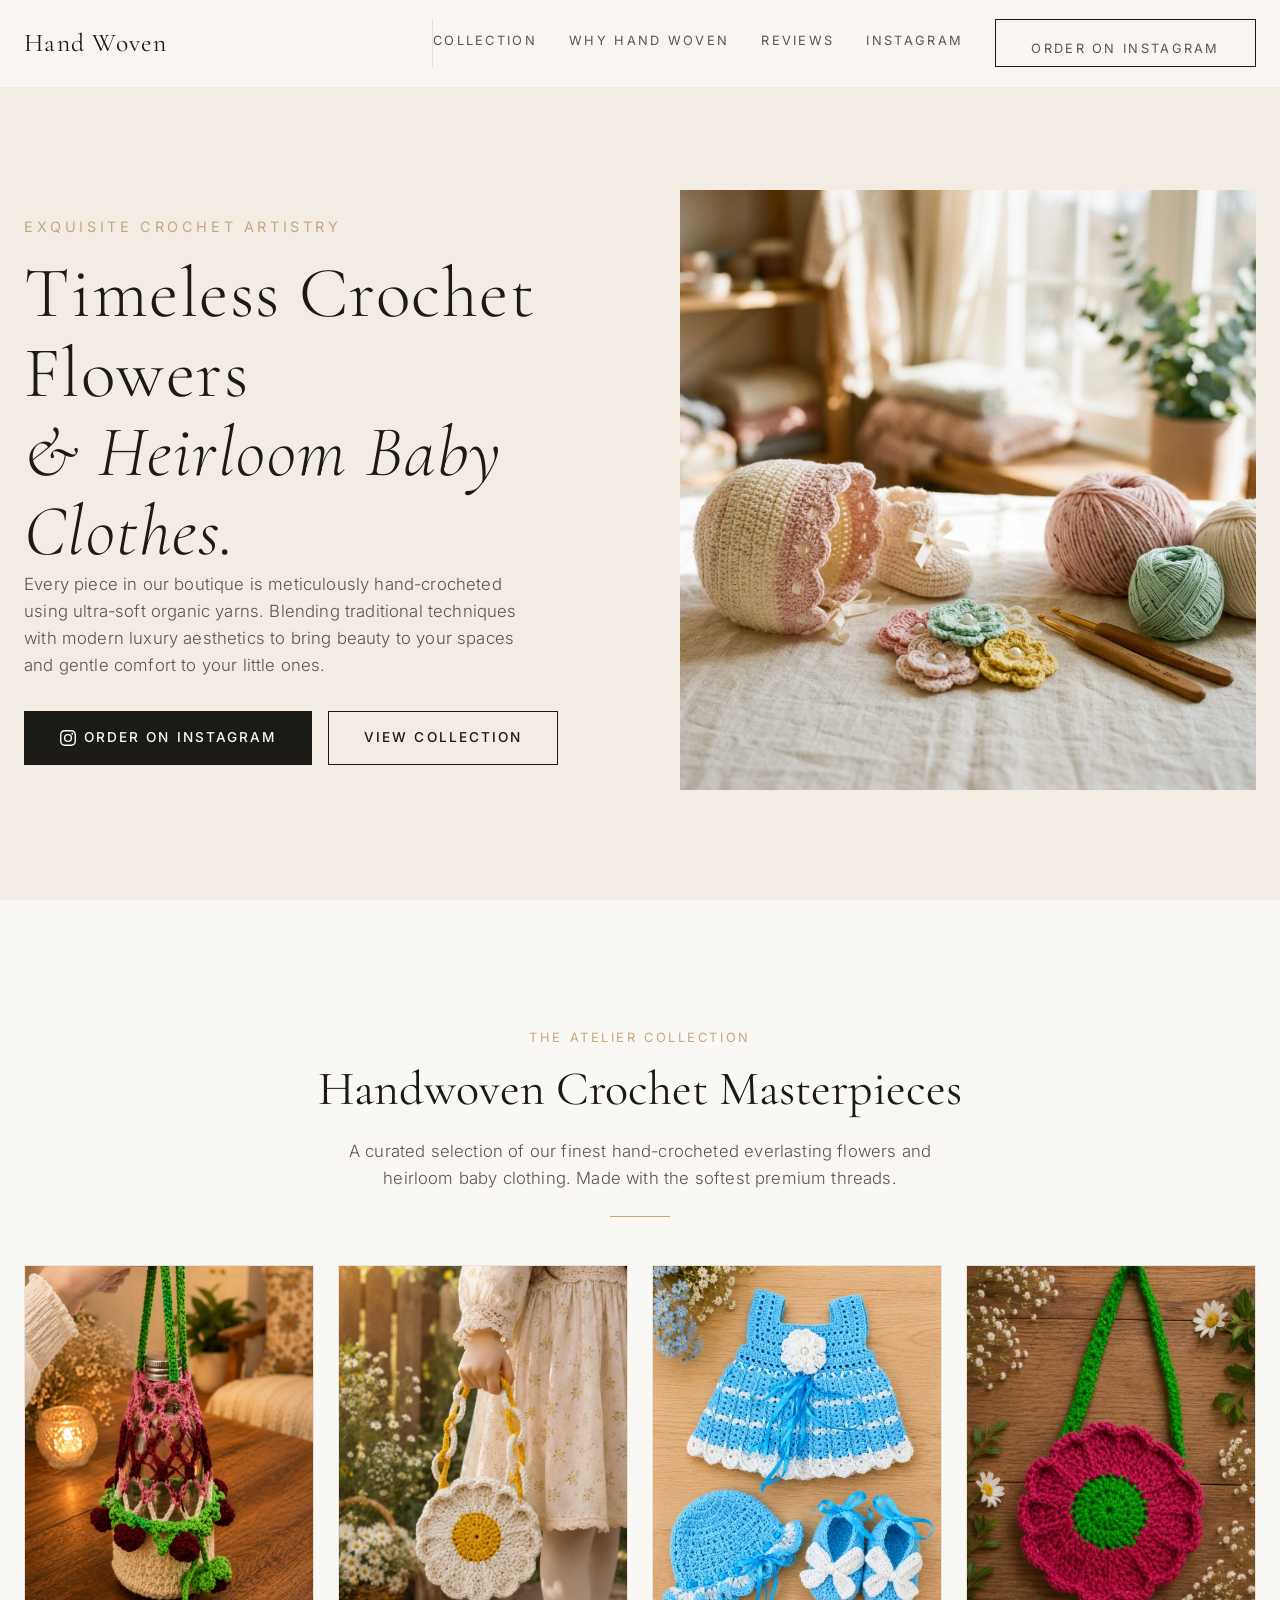
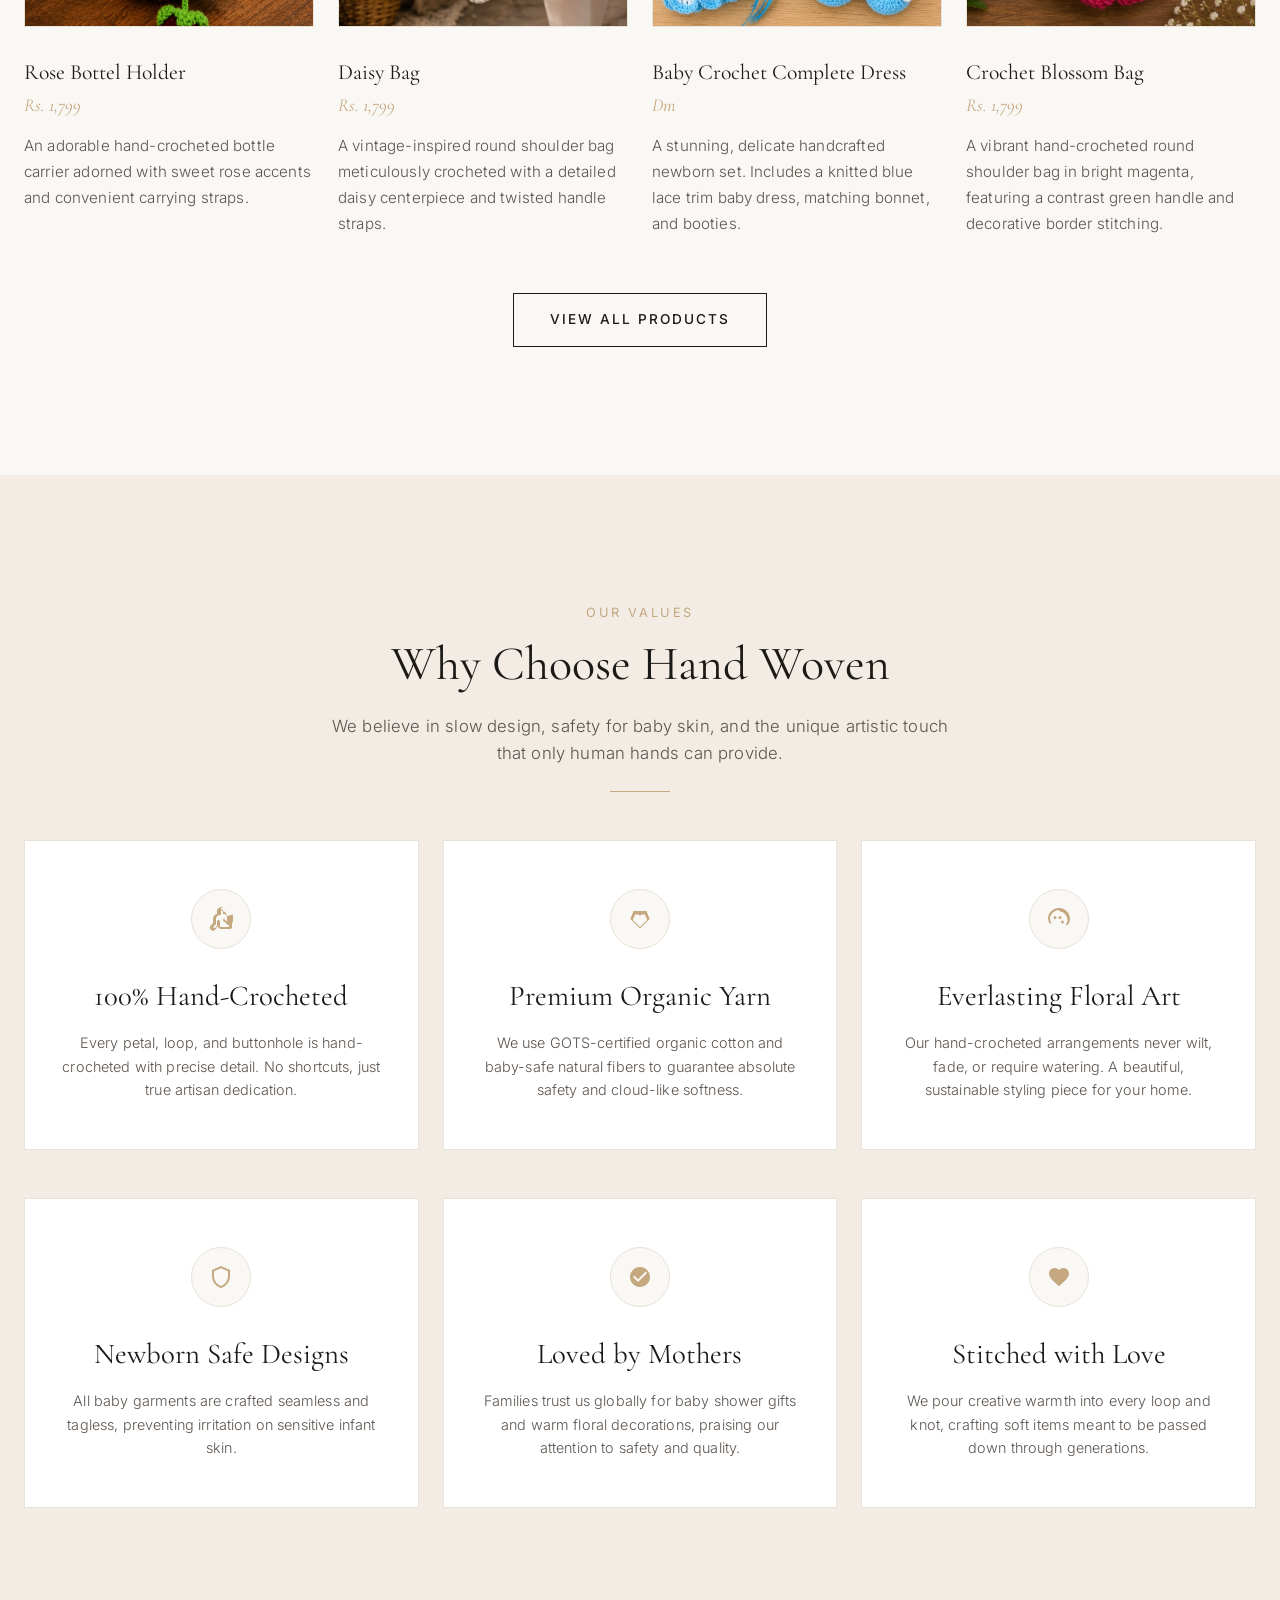
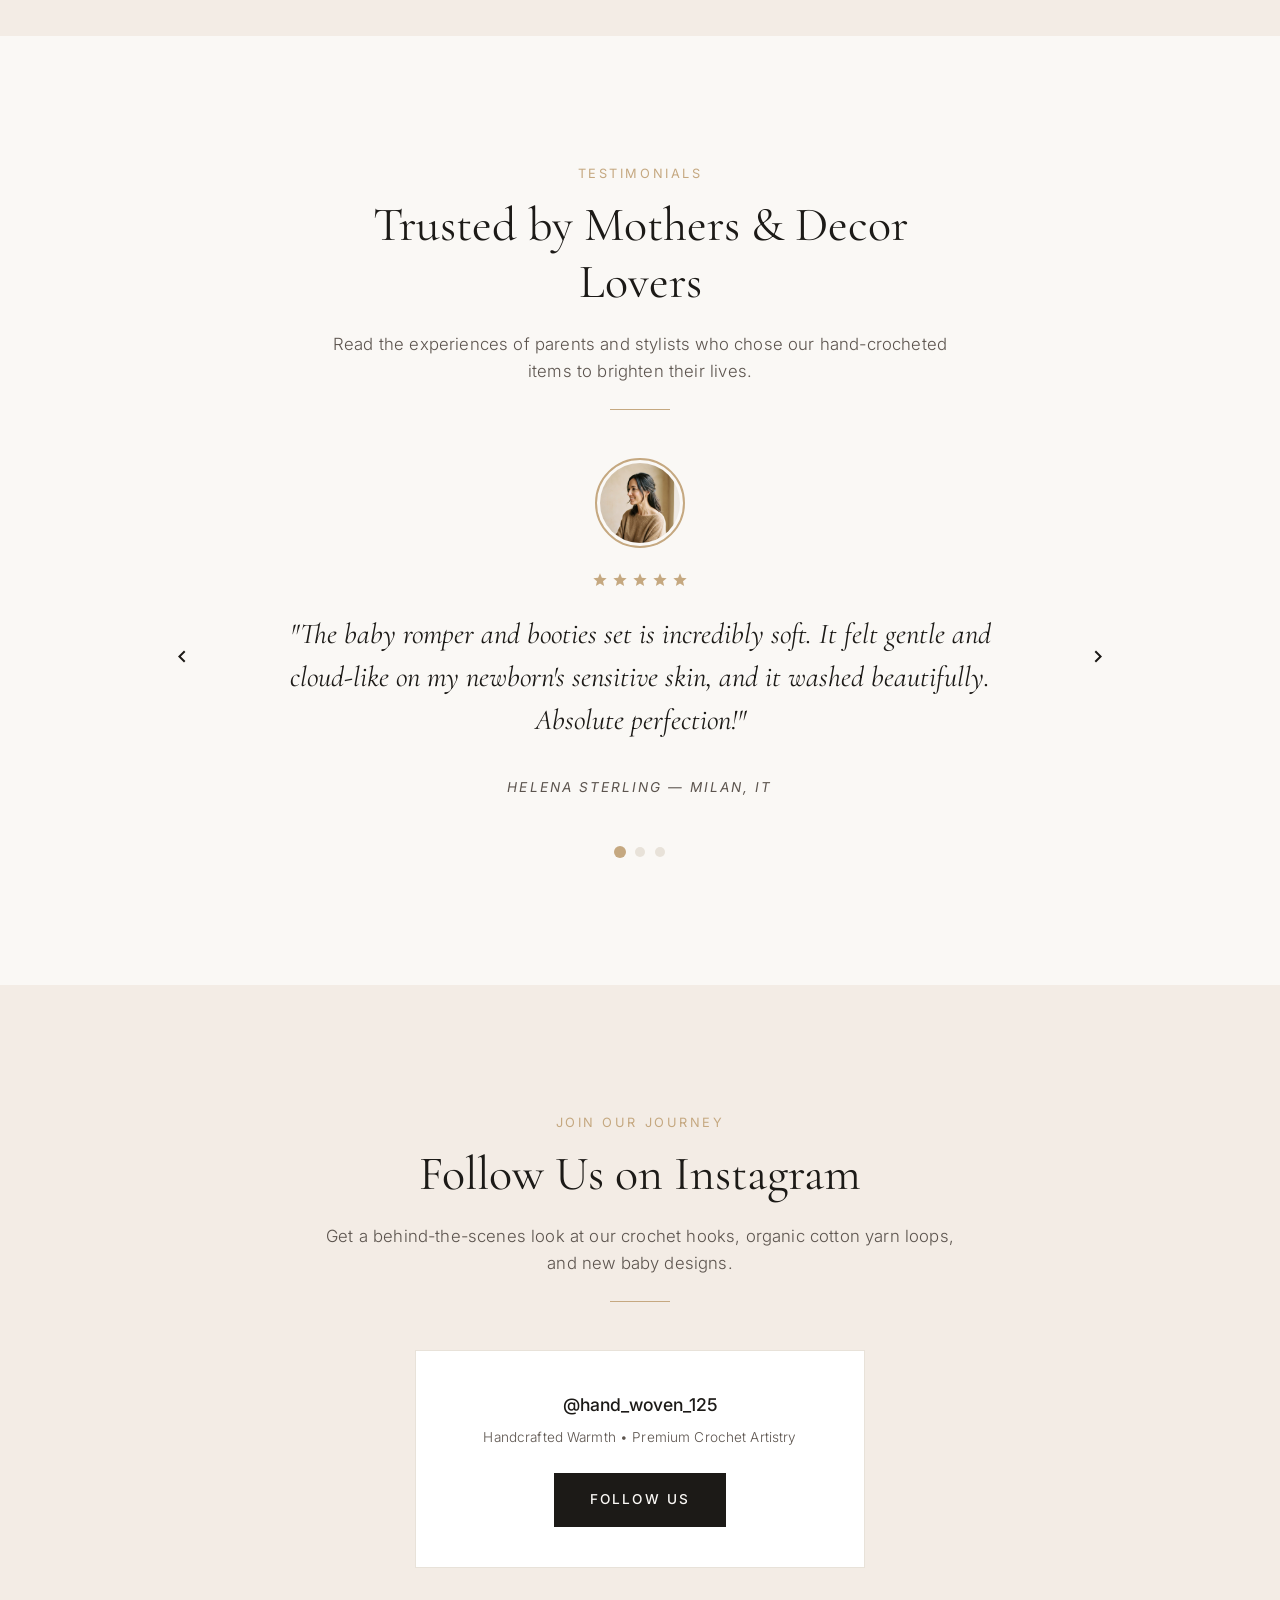
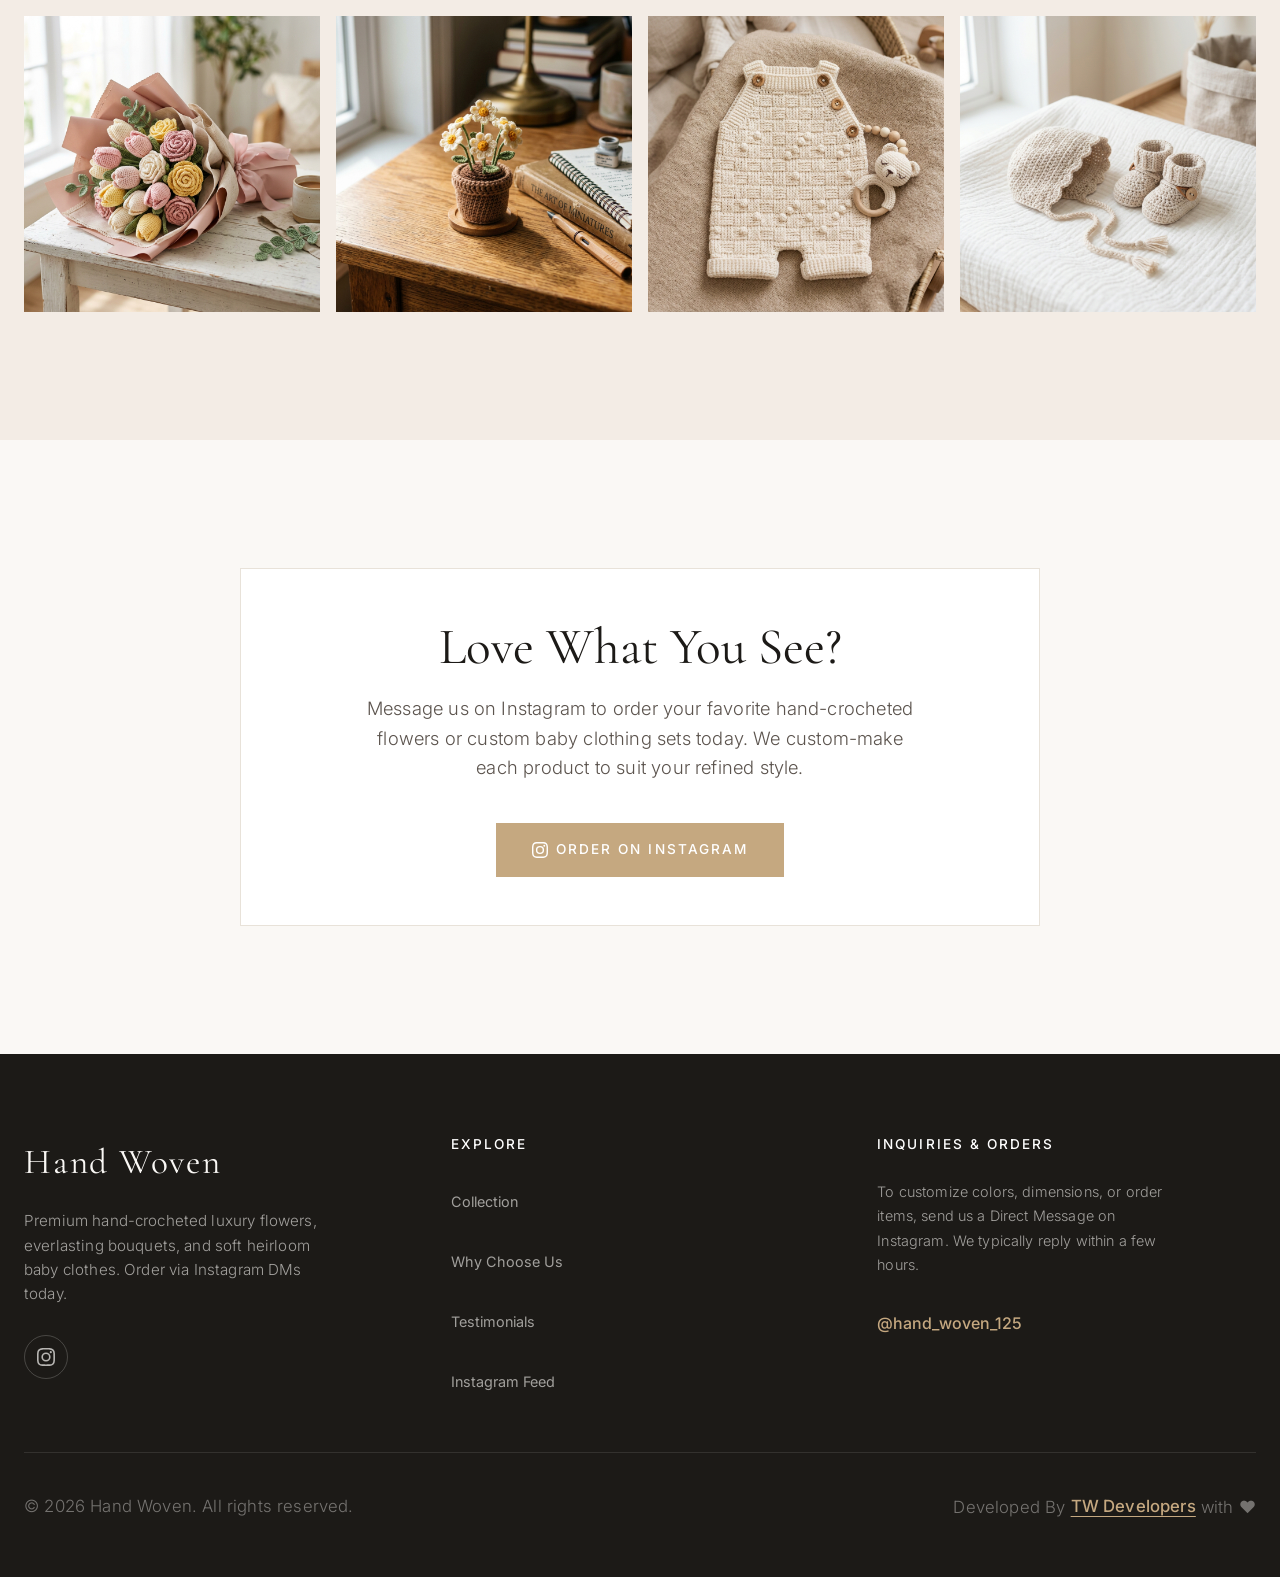
==== commit fbe5f7c2: "update Crochet Blossom Bag price to Rs. 1,799 on index.html" ====
--- a/index.html
+++ b/index.html
@@ -171,7 +171,7 @@
           <div class="product-details">
             <div class="product-header">
               <h3 class="product-name">Crochet Blossom Bag</h3>
-              <span class="product-price">Rs. 4,500</span>
+              <span class="product-price">Rs. 1,799</span>
             </div>
             <p class="product-desc">A vibrant hand-crocheted round shoulder bag in bright magenta, featuring a contrast
               green handle and decorative border stitching.</p>
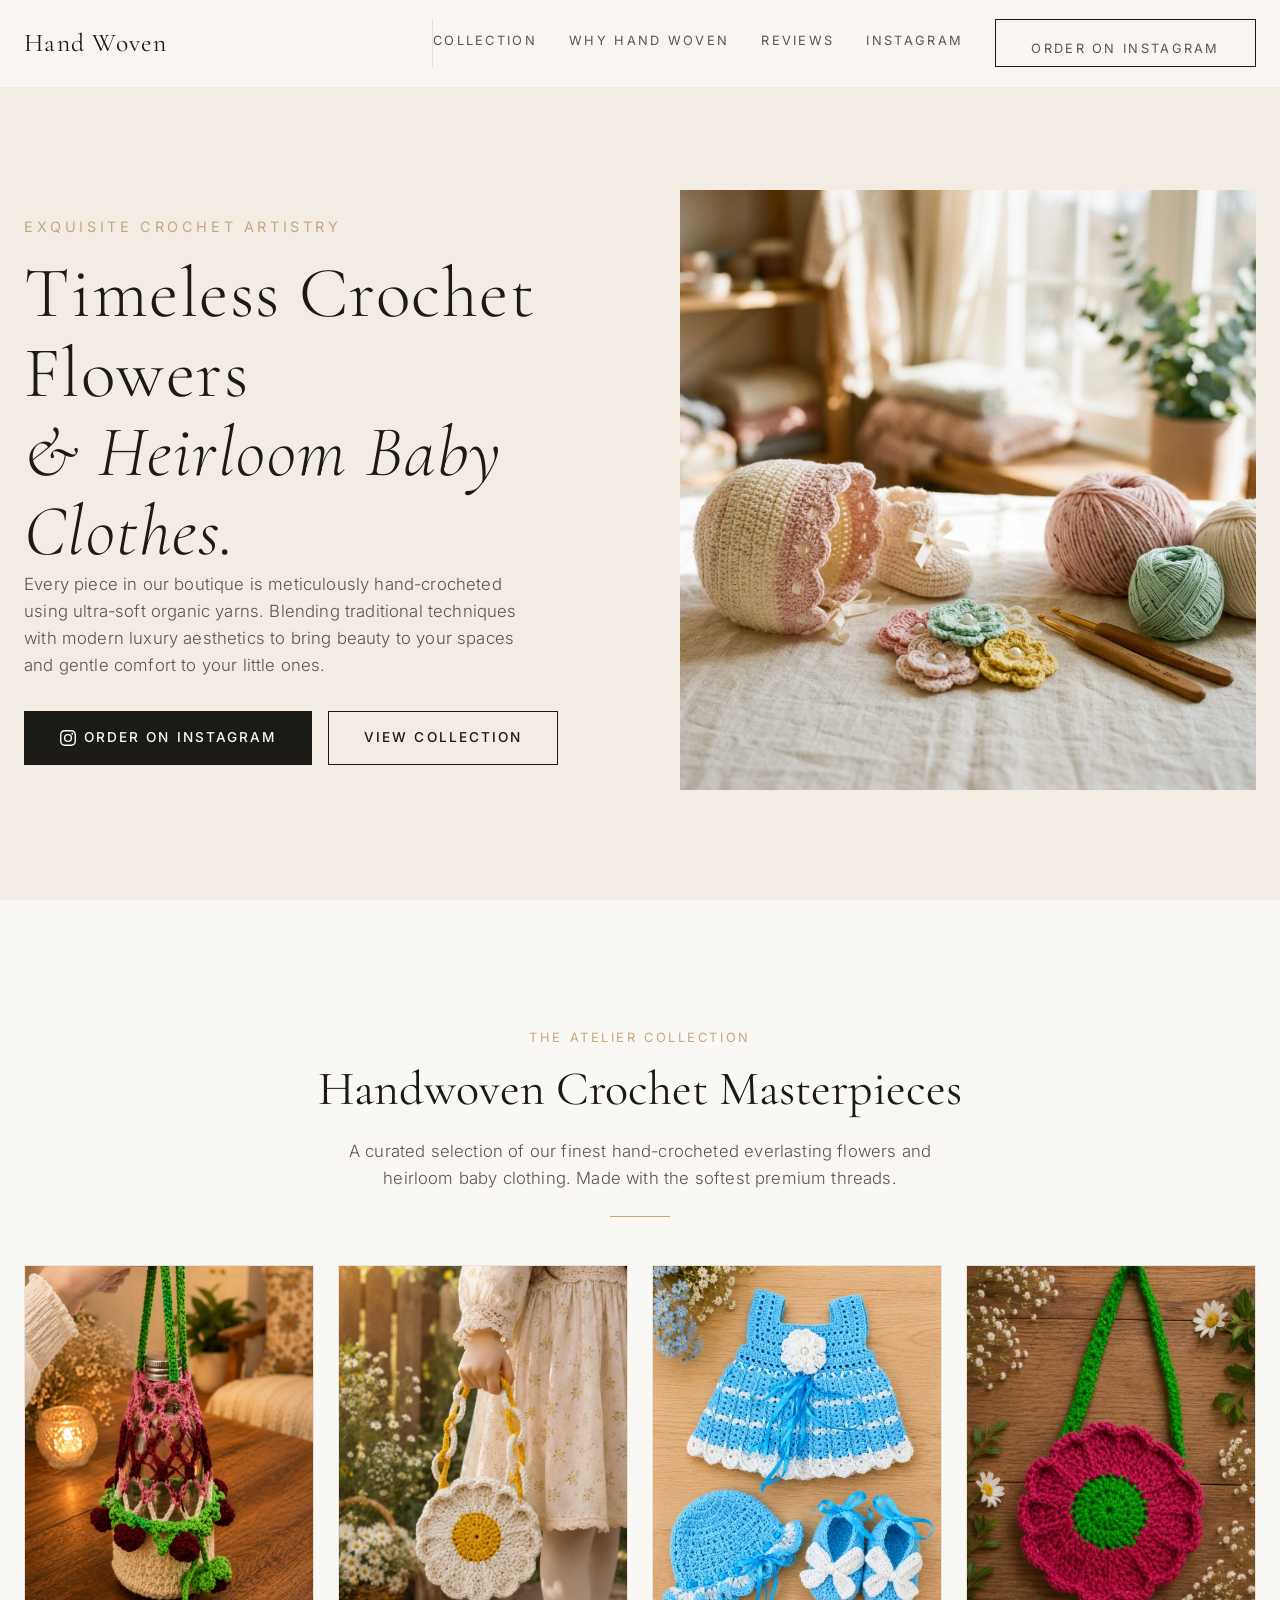
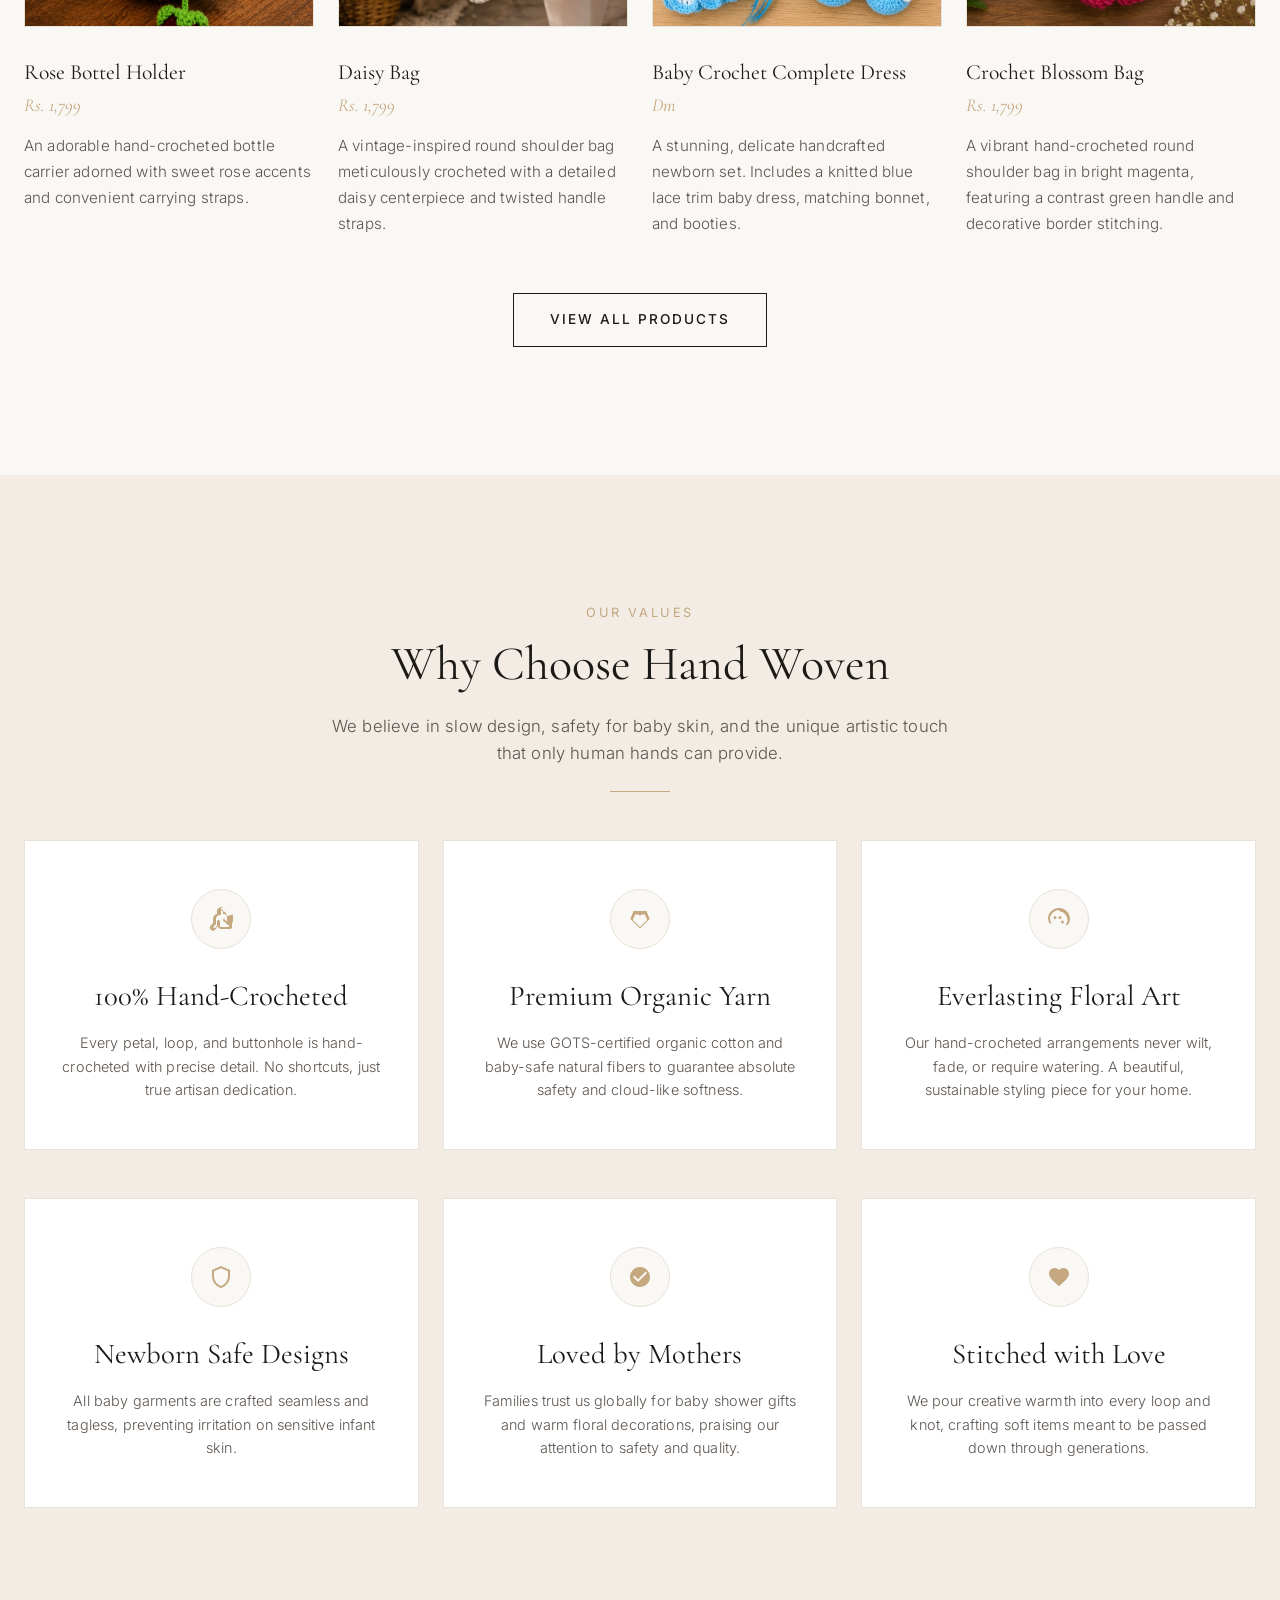
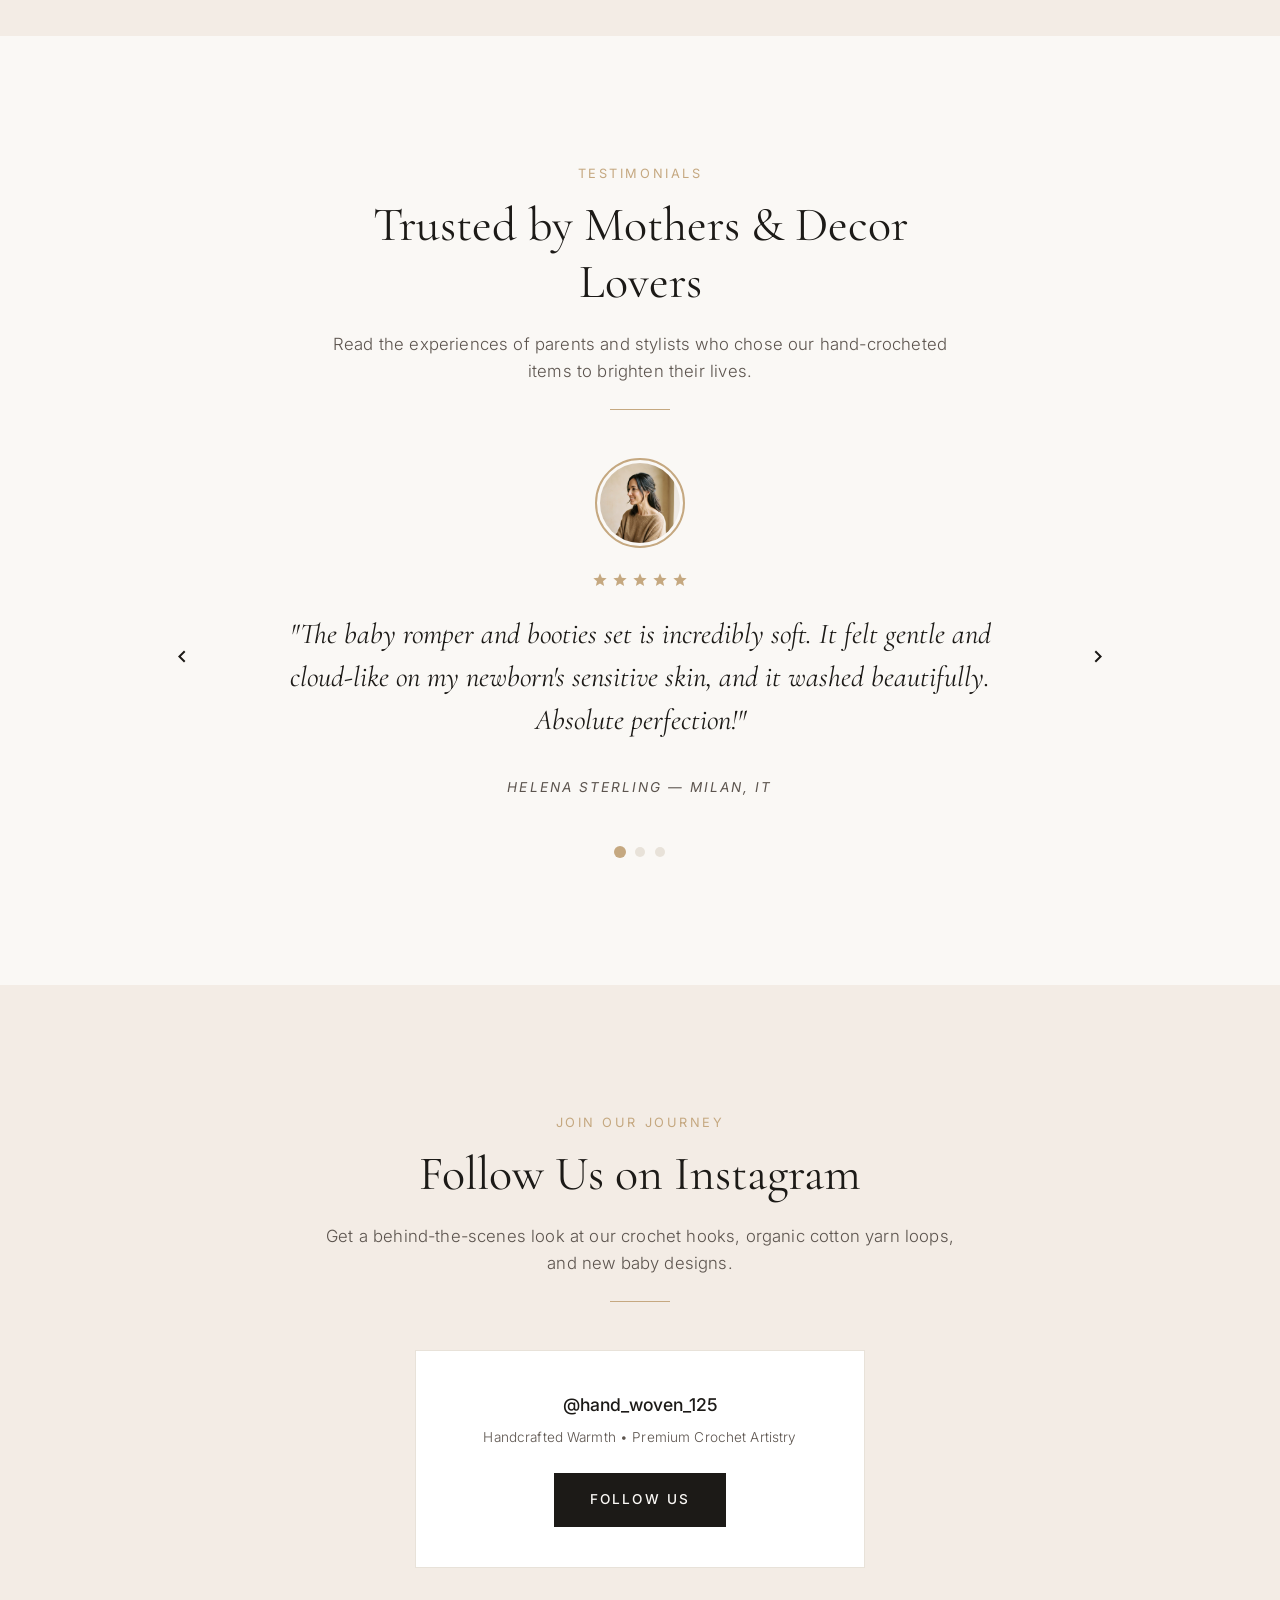
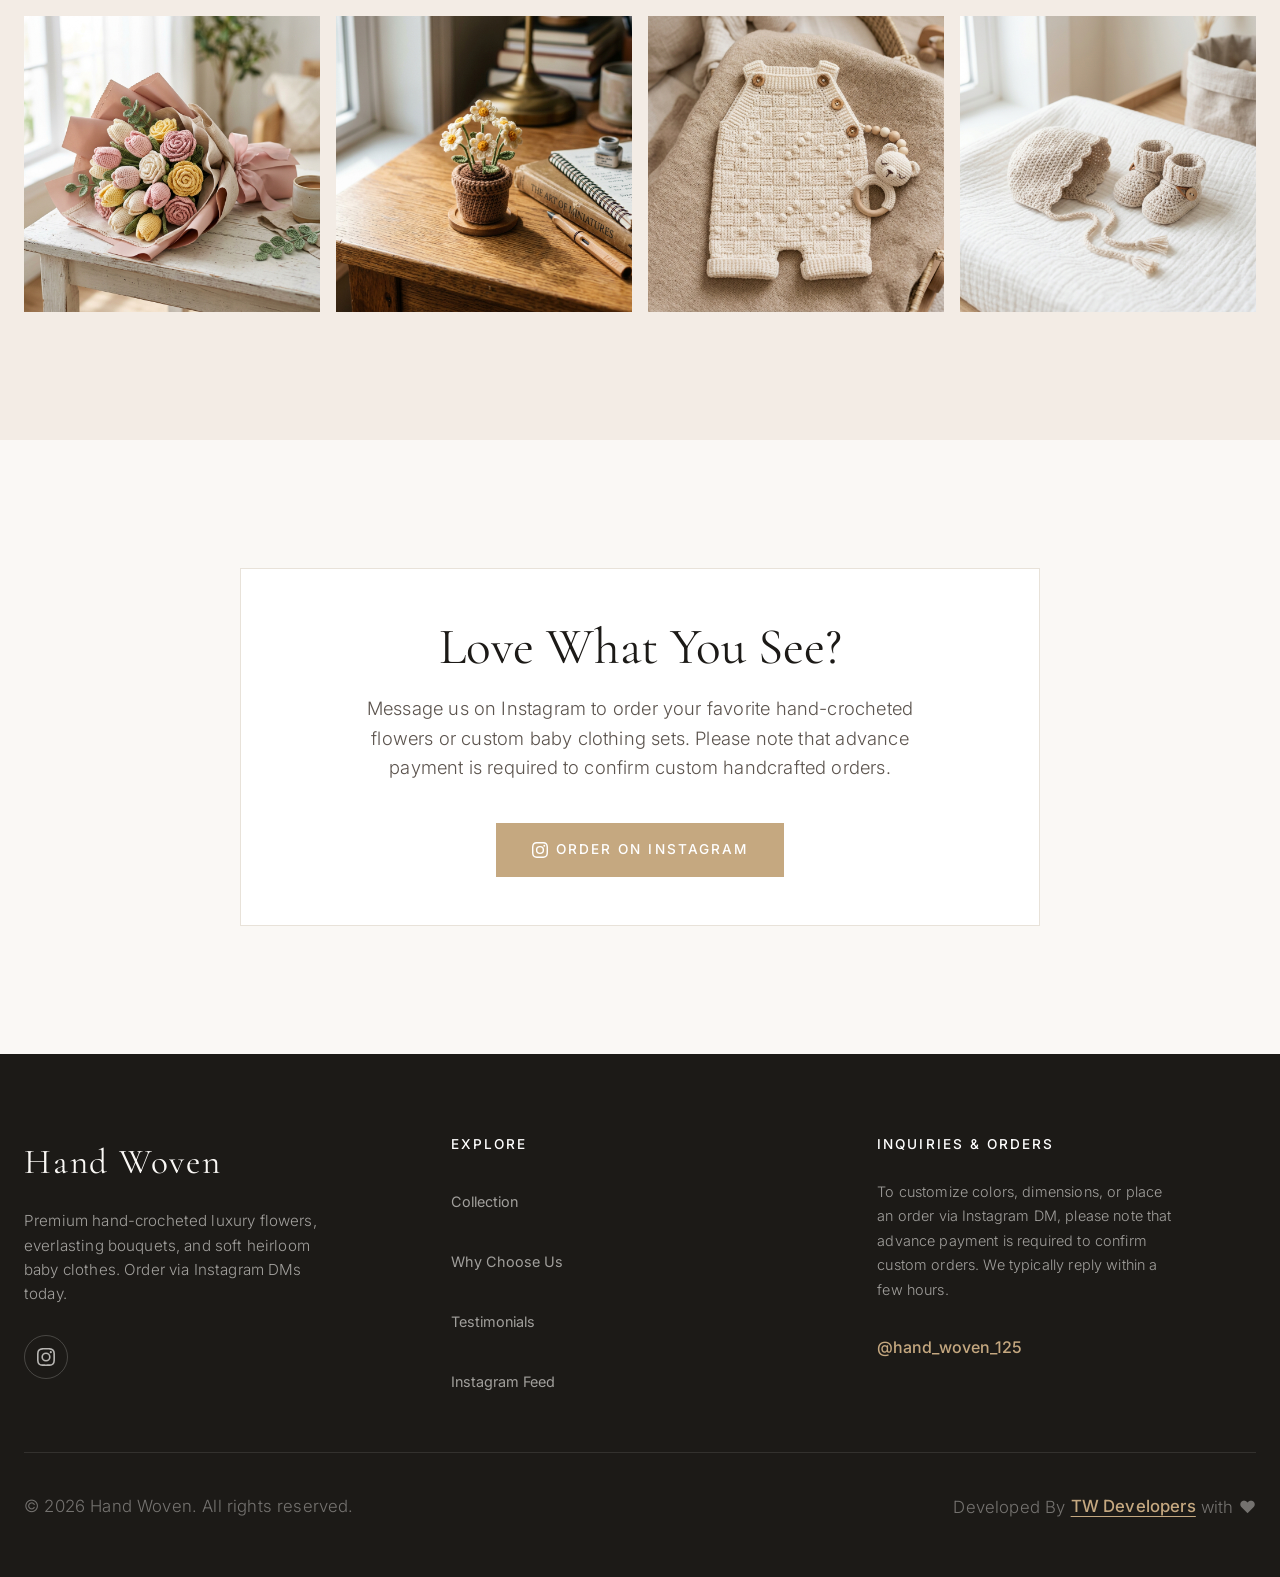
==== commit f9611792: "update order inquiry content across site to include advance payment policy for custom orders" ====
--- a/index.html
+++ b/index.html
@@ -477,8 +477,7 @@
     <div class="container">
       <div class="cta-box reveal" id="cta-box-container">
         <h2>Love What You See?</h2>
-        <p>Message us on Instagram to order your favorite hand-crocheted flowers or custom baby clothing sets today. We
-          custom-make each product to suit your refined style.</p>
+        <p>Message us on Instagram to order your favorite hand-crocheted flowers or custom baby clothing sets. Please note that advance payment is required to confirm custom handcrafted orders.</p>
         <a href="https://instagram.com/hand_woven_125" target="_blank" rel="noopener noreferrer"
           class="btn btn-gold btn-lg" id="final-cta-btn">
           <svg style="width: 16px; height: 16px; fill: currentColor; margin-right: 8px; vertical-align: middle;"
@@ -527,8 +526,7 @@
         <!-- Col 3: Contact & Ordering -->
         <div class="footer-col">
           <h4>Inquiries & Orders</h4>
-          <p class="footer-info-text">To customize colors, dimensions, or order items, send us a Direct Message on
-            Instagram. We typically reply within a few hours.</p>
+          <p class="footer-info-text">To customize colors, dimensions, or place an order via Instagram DM, please note that advance payment is required to confirm custom orders. We typically reply within a few hours.</p>
           <a href="https://instagram.com/hand_woven_125" target="_blank" rel="noopener noreferrer"
             class="footer-contact-link">@hand_woven_125</a>
         </div>
--- a/style.css
+++ b/style.css
@@ -1611,30 +1611,41 @@
   display: flex;
   justify-content: center;
   flex-wrap: wrap;
-  gap: 12px;
+  gap: 8px;
   margin-bottom: var(--spacing-xl);
 }
 
 .tab-btn {
-  background-color: var(--color-bg-card);
-  border: 1px solid var(--color-border);
+  background-color: rgba(28, 26, 23, 0.03);
+  border: 1px solid rgba(28, 26, 23, 0.08);
   color: var(--color-secondary);
-  padding: 0.75rem 1.6rem;
+  padding: 0.6rem 1.4rem;
   font-family: var(--font-sans);
-  font-size: 0.8rem;
+  font-size: 0.78rem;
   text-transform: uppercase;
-  letter-spacing: 0.12em;
+  letter-spacing: 0.08em;
   cursor: pointer;
-  transition: var(--transition-smooth);
-  min-height: 44px;
+  transition: all 0.3s cubic-bezier(0.25, 1, 0.5, 1);
+  min-height: 40px;
+  border-radius: 50px;
   font-weight: 500;
-}
-
-.tab-btn:hover,
+  display: inline-flex;
+  align-items: center;
+  justify-content: center;
+}
+
+.tab-btn:hover {
+  background-color: rgba(197, 168, 128, 0.15);
+  border-color: var(--color-accent-gold);
+  color: var(--color-primary);
+  transform: translateY(-1px);
+}
+
 .tab-btn.active {
   background-color: var(--color-primary);
   border-color: var(--color-primary);
   color: var(--color-bg-light);
+  box-shadow: 0 4px 12px rgba(28, 26, 23, 0.15);
 }
 
 @media screen and (max-width: 768px) {
@@ -1644,9 +1655,10 @@
     overflow-x: auto;
     -webkit-overflow-scrolling: touch;
     scroll-snap-type: x mandatory;
-    padding: 10px 15px;
-    margin: 0 -15px var(--spacing-lg) -15px; /* Bleed to side edges */
+    padding: 12px var(--spacing-md);
+    margin: 0 calc(-1 * var(--spacing-md)) var(--spacing-lg) calc(-1 * var(--spacing-md));
     scrollbar-width: none;
+    gap: 10px;
   }
   
   .category-tabs::-webkit-scrollbar {
@@ -1656,8 +1668,9 @@
   .tab-btn {
     flex: 0 0 auto;
     scroll-snap-align: start;
-    padding: 0.6rem 1.2rem;
-    font-size: 0.75rem;
+    padding: 0.5rem 1.2rem;
+    font-size: 0.72rem;
+    min-height: 36px;
   }
 }
 
@@ -1909,6 +1922,10 @@
 }
 
 @media screen and (max-width: 767px) {
+  .slider-img-nav-btn {
+    display: none !important;
+  }
+
   .collection-slider {
     padding: 0;
   }
@@ -1941,10 +1958,17 @@
   }
   
   .slider-nav-arrow {
-    background: rgba(28, 26, 23, 0.3);
+    background: rgba(28, 26, 23, 0.5);
     border-radius: 50%;
-    font-size: 1.5rem;
-    padding: 5px;
+    font-size: 1.25rem;
+    width: 40px;
+    height: 40px;
+    display: flex;
+    align-items: center;
+    justify-content: center;
+    top: 22.5vh;
+    transform: translateY(-50%);
+    box-shadow: 0 4px 10px rgba(0, 0, 0, 0.3);
   }
   
   .arrow-prev {
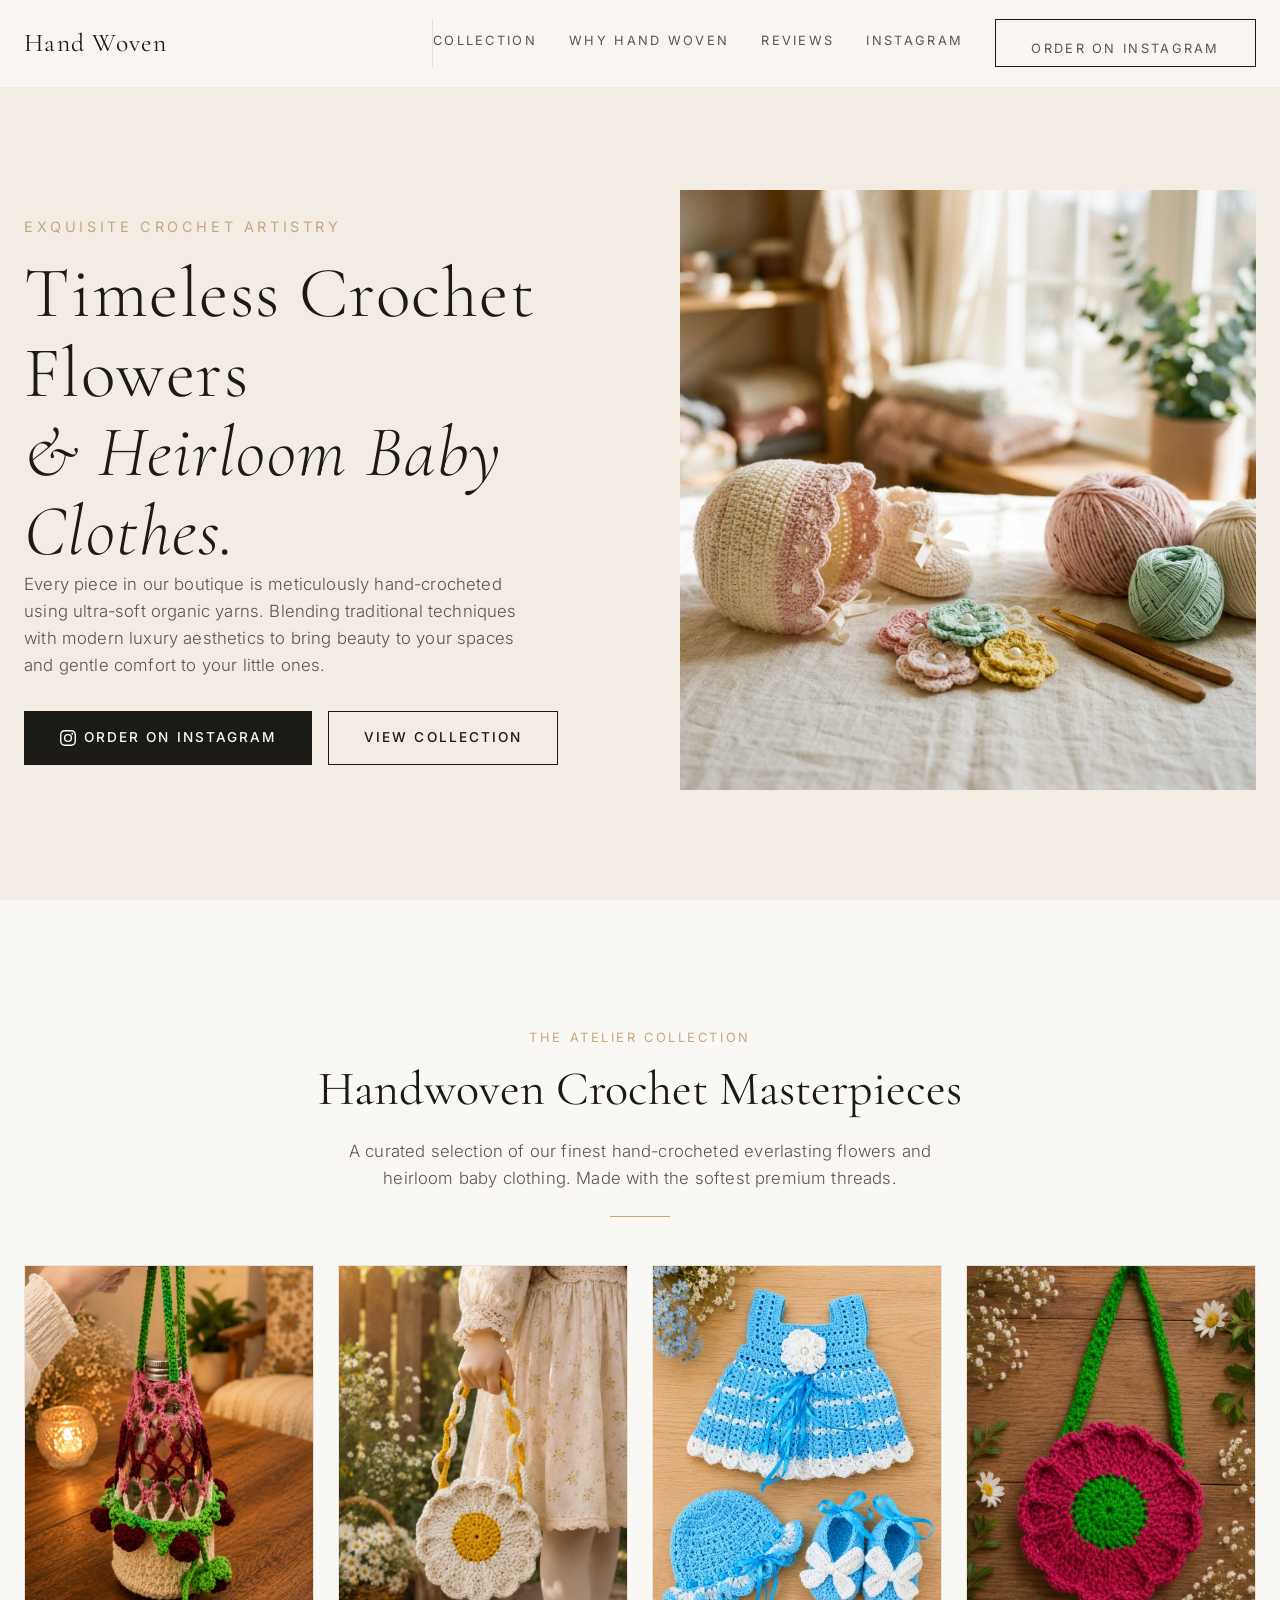
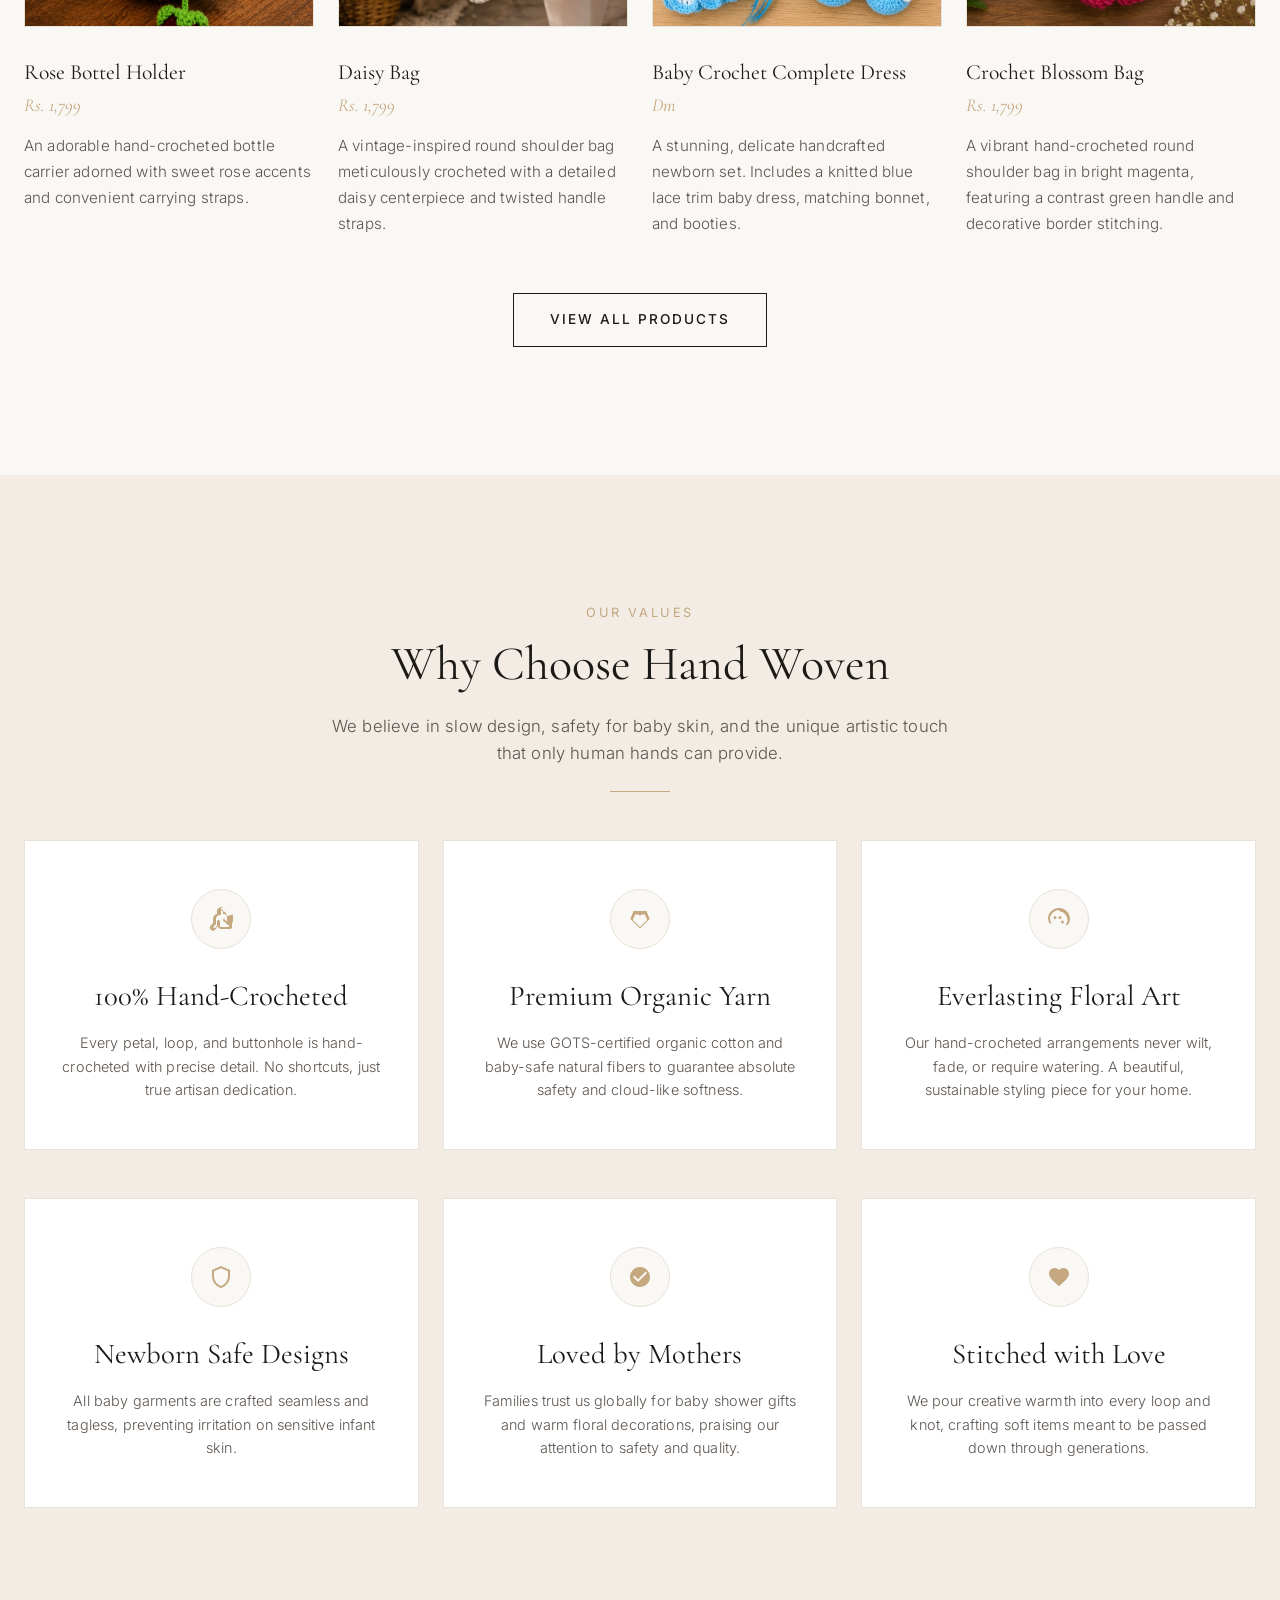
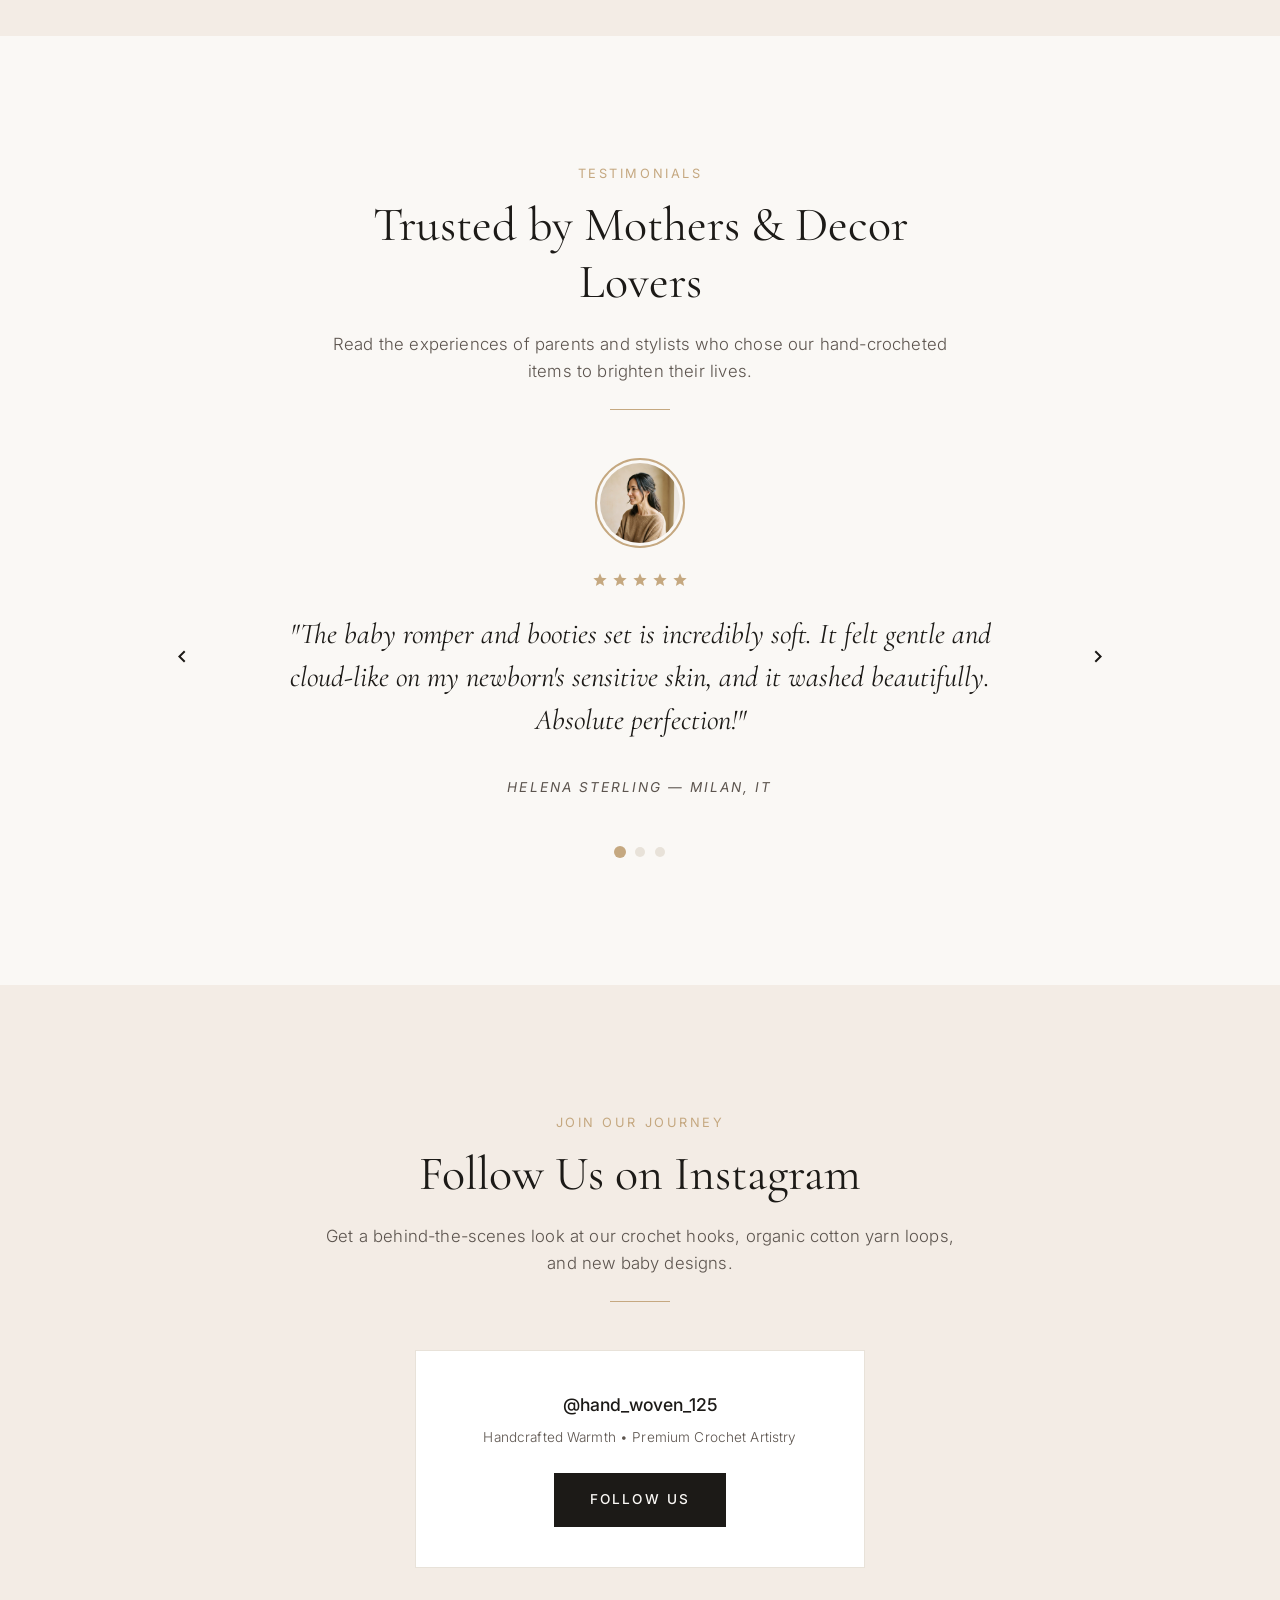
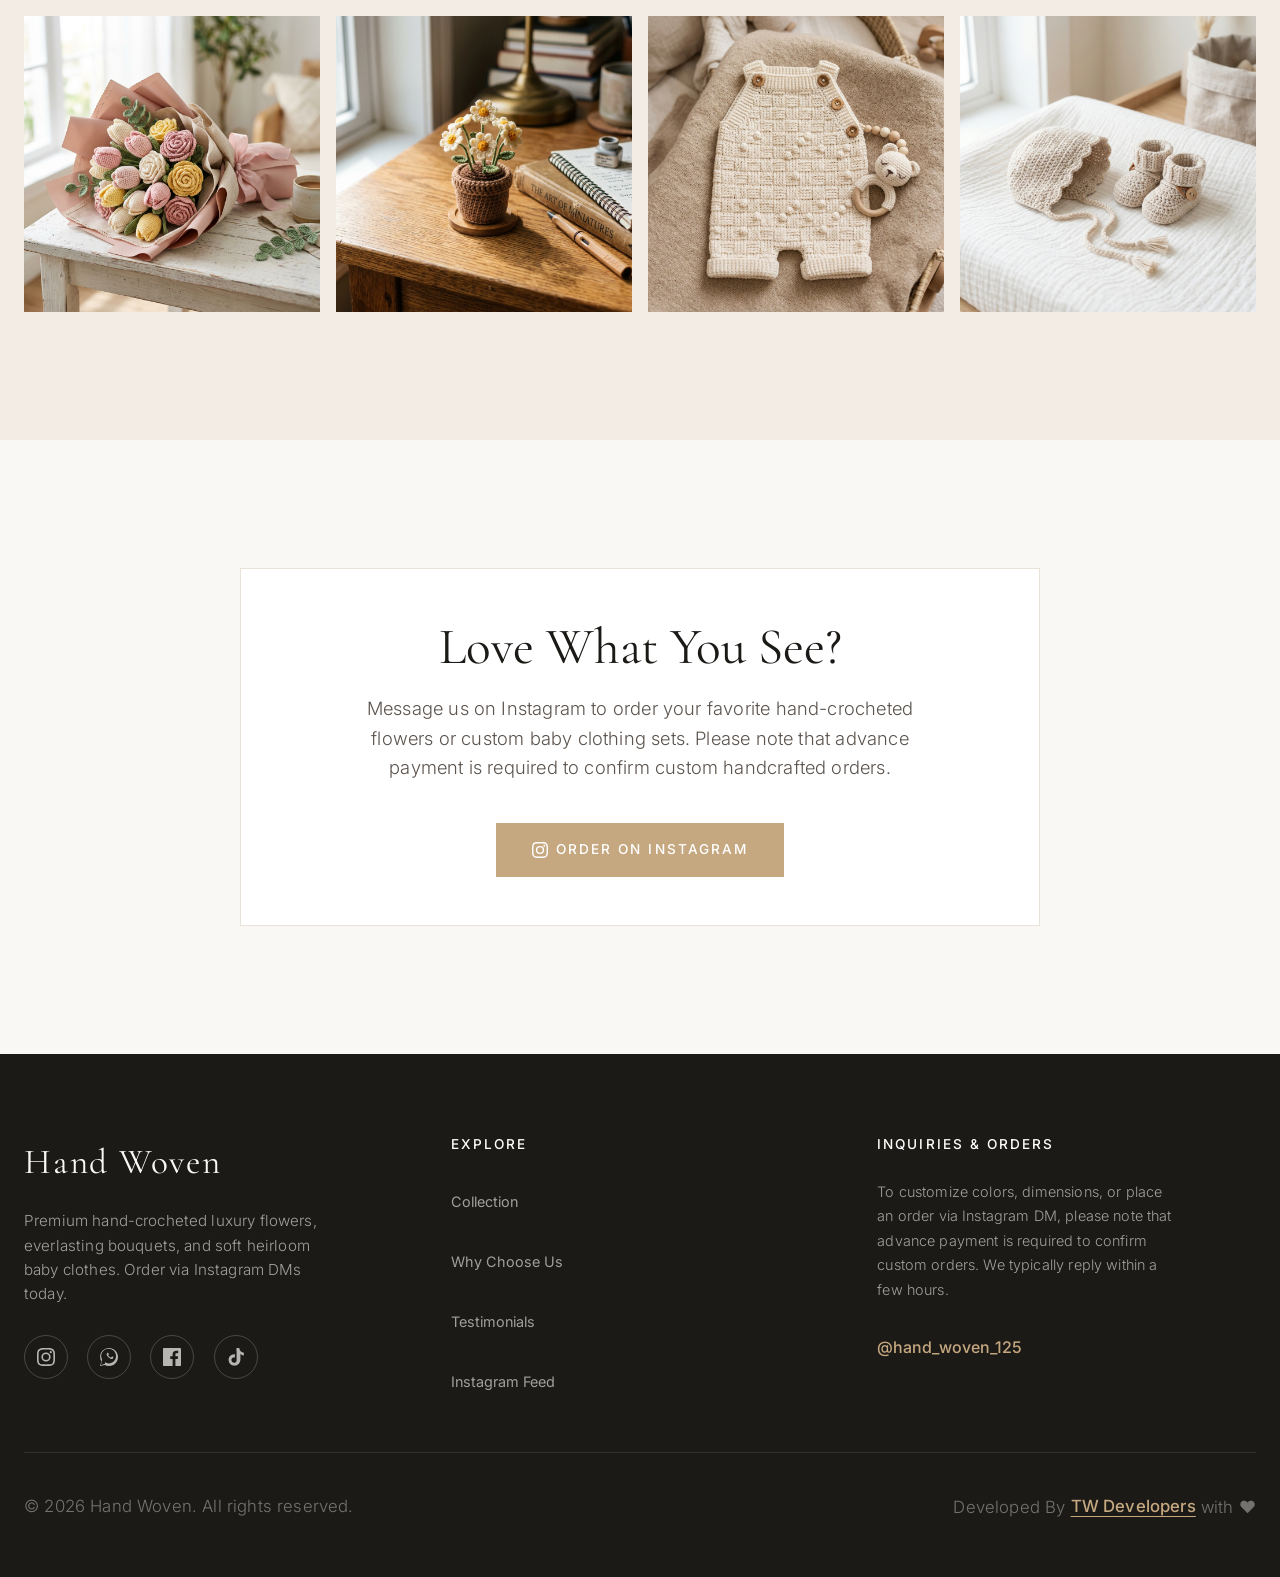
==== commit b12a8d9c: "add WhatsApp, Facebook, and TikTok links to footers of index and collection pages" ====
--- a/index.html
+++ b/index.html
@@ -509,6 +509,24 @@
                   d="M12 2.163c3.204 0 3.584.012 4.85.07 3.252.148 4.771 1.691 4.919 4.919.058 1.265.069 1.645.069 4.849 0 3.205-.012 3.584-.069 4.849-.149 3.225-1.664 4.771-4.919 4.919-1.266.058-1.644.07-4.85.07-3.204 0-3.584-.012-4.849-.07-3.26-.149-4.771-1.699-4.919-4.92-.058-1.265-.07-1.644-.07-4.849 0-3.204.013-3.583.07-4.849.149-3.227 1.664-4.771 4.919-4.919 1.266-.057 1.645-.069 4.849-.069zM12 0C8.741 0 8.333.014 7.053.072 2.695.272.273 2.69.073 7.051.014 8.333 0 8.741 0 12c0 3.259.014 3.668.072 4.948.2 4.358 2.618 6.78 6.98 6.98 1.281.058 1.689.072 4.948.072 3.259 0 3.668-.014 4.948-.072 4.354-.2 6.782-2.618 6.979-6.98.059-1.28.073-1.689.073-4.948 0-3.259-.014-3.667-.072-4.947-.196-4.354-2.617-6.78-6.979-6.98C15.668.014 15.259 0 12 0zm0 5.838a6.162 6.162 0 1 0 0 12.324 6.162 6.162 0 0 0 0-12.324zM12 16a4 4 0 1 1 0-8 4 4 0 0 1 0 8zm6.406-11.845a1.44 1.44 0 1 0 0 2.881 1.44 1.44 0 0 0 0-2.881z" />
               </svg>
             </a>
+            <a href="https://wa.me/923068416146" target="_blank" rel="noopener noreferrer" class="social-link"
+              aria-label="WhatsApp">
+              <svg viewBox="0 0 24 24">
+                <path d="M.057 24l1.687-6.163c-1.041-1.804-1.588-3.849-1.587-5.946C.06 5.348 5.397.01 12.008.01c3.202.001 6.212 1.246 8.477 3.514 2.266 2.268 3.507 5.28 3.505 8.484-.004 6.657-5.34 11.997-11.953 11.997-2.005-.001-3.973-.502-5.724-1.455L0 24zm6.59-4.846c1.6.95 3.188 1.449 4.825 1.451 5.436 0 9.86-4.42 9.864-9.864.002-2.637-1.03-5.118-2.905-6.993-1.876-1.875-4.373-2.907-7.01-2.909-5.438 0-9.863 4.42-9.866 9.865-.001 1.639.429 3.236 1.246 4.646L1.153 22.89l5.494-1.736zm11.95-6.883c-.302-.152-1.792-.882-2.069-.982-.278-.101-.48-.152-.681.152-.2.304-.778.982-.953 1.185-.175.202-.35.228-.652.077-1.282-.642-2.261-1.127-3.159-2.668-.237-.408.237-.379.678-1.258.076-.152.038-.285-.019-.386-.057-.101-.48-1.156-.657-1.58-.173-.414-.349-.359-.48-.365-.124-.005-.267-.006-.411-.006s-.377.054-.574.269c-.197.215-.752.736-.752 1.795s.77 2.08.877 2.228c.108.149 1.517 2.316 3.676 3.248 1.785.773 2.148.62 2.535.584.387-.036 1.246-.508 1.417-.997.172-.489.172-.909.121-.997-.052-.088-.198-.139-.5-.291z" />
+              </svg>
+            </a>
+            <a href="https://www.facebook.com/profile.php?id=61590695344913" target="_blank" rel="noopener noreferrer" class="social-link"
+              aria-label="Facebook">
+              <svg viewBox="0 0 24 24">
+                <path d="M22.675 0h-21.35c-.732 0-1.325.593-1.325 1.325v21.351c0 .731.593 1.324 1.325 1.324h11.495v-9.294h-3.128v-3.622h3.128v-2.671c0-3.1 1.893-4.788 4.659-4.788 1.325 0 2.463.099 2.795.143v3.24l-1.918.001c-1.504 0-1.795.715-1.795 1.763v2.313h3.587l-.467 3.622h-3.12v9.293h6.116c.73 0 1.323-.593 1.323-1.325v-21.35c0-.732-.593-1.325-1.323-1.325z" />
+              </svg>
+            </a>
+            <a href="https://www.tiktok.com/@awaqar0" target="_blank" rel="noopener noreferrer" class="social-link"
+              aria-label="TikTok">
+              <svg viewBox="0 0 24 24">
+                <path d="M12.525.02c1.31-.02 2.61-.01 3.91-.02.08 1.53.63 3.09 1.75 4.17 1.12 1.11 2.7 1.62 4.24 1.79v4.03c-1.44-.17-2.86-.74-3.94-1.74-.22-.2-.42-.43-.61-.67-.02 2.44-.01 4.88-.01 7.32-.03 2.01-.54 4.12-1.8 5.72-1.32 1.68-3.41 2.72-5.56 2.87-2.22.16-4.59-.53-6.14-2.13-1.63-1.68-2.42-4.14-2.17-6.49.25-2.25 1.54-4.39 3.52-5.46 1.48-.82 3.19-1.12 4.87-.92.01 1.37-.01 2.74-.01 4.11-1.07-.17-2.22-.09-3.14.52-.94.61-1.5 1.72-1.5 2.86.01 1.25.64 2.47 1.68 3.14 1.03.68 2.39.75 3.48.18.99-.51 1.62-1.54 1.7-2.65.04-3.14.02-6.28.03-9.42z" />
+              </svg>
+            </a>
           </div>
         </div>
 
--- a/style.css
+++ b/style.css
@@ -2001,6 +2001,95 @@
 }
 
 /* ==========================================================================
+   Deals Section
+   ========================================================================== */
+.deals-section {
+  padding: var(--spacing-xxl) 0;
+  background-color: var(--color-bg-sand);
+  border-top: 1px solid var(--color-border);
+}
+
+.deals-grid {
+  column-count: 3;
+  column-gap: 24px;
+  max-width: 1000px;
+  margin: var(--spacing-xl) auto 0 auto;
+}
+
+.deal-card {
+  display: inline-block;
+  width: 100%;
+  margin-bottom: 24px;
+  background-color: transparent;
+  border: none;
+  border-radius: 0;
+  box-shadow: none;
+  overflow: visible;
+  break-inside: avoid;
+  transition: transform 0.4s cubic-bezier(0.25, 1, 0.5, 1);
+}
+
+@media screen and (max-width: 900px) {
+  .deals-grid {
+    column-count: 2;
+    column-gap: 20px;
+  }
+  .deal-card {
+    margin-bottom: 20px;
+  }
+}
+
+@media screen and (max-width: 600px) {
+  .deals-grid {
+    column-count: 1;
+    column-gap: 0;
+  }
+}
+
+.deal-image-container {
+  position: relative;
+  width: 100%;
+  border-radius: 12px;
+  overflow: hidden;
+  box-shadow: 0 10px 30px rgba(28, 26, 23, 0.08);
+  transition: transform 0.4s cubic-bezier(0.25, 1, 0.5, 1), box-shadow 0.4s cubic-bezier(0.25, 1, 0.5, 1);
+  background-color: transparent;
+}
+
+.deal-card:hover .deal-image-container {
+  transform: translateY(-6px);
+  box-shadow: 0 20px 40px rgba(28, 26, 23, 0.16);
+}
+
+.deal-image {
+  width: 100%;
+  height: auto;
+  display: block;
+  transition: transform var(--transition-smooth);
+}
+
+.deal-card:hover .deal-image {
+  transform: scale(1.02);
+}
+
+.deal-badge {
+  position: absolute;
+  top: 15px;
+  left: 15px;
+  background-color: var(--color-accent-gold);
+  color: var(--color-primary);
+  padding: 0.4rem 0.8rem;
+  font-family: var(--font-sans);
+  font-size: 0.7rem;
+  font-weight: 600;
+  text-transform: uppercase;
+  letter-spacing: 0.08em;
+  border-radius: 4px;
+  box-shadow: 0 4px 10px rgba(0, 0, 0, 0.15);
+  z-index: 2;
+}
+
+/* ==========================================================================
    Accessibility & Media Reduction Options
    ========================================================================== */
 
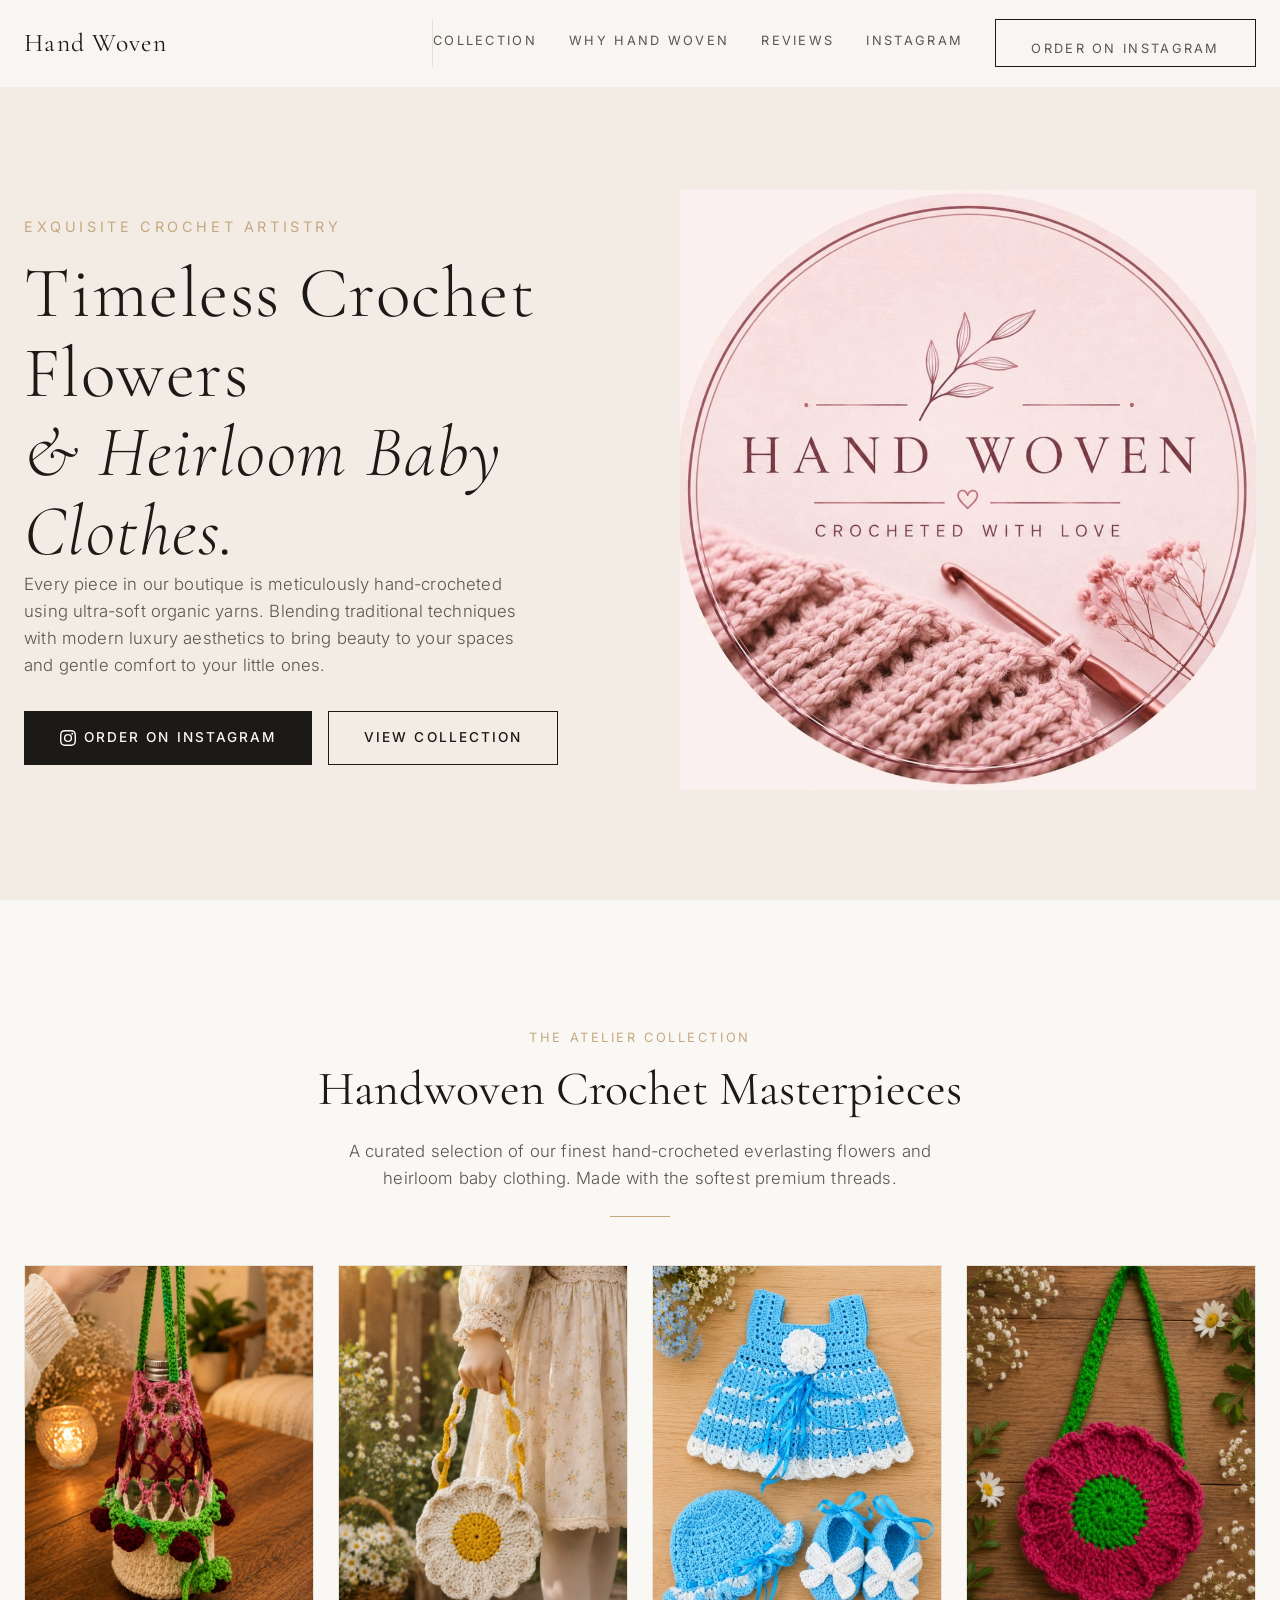
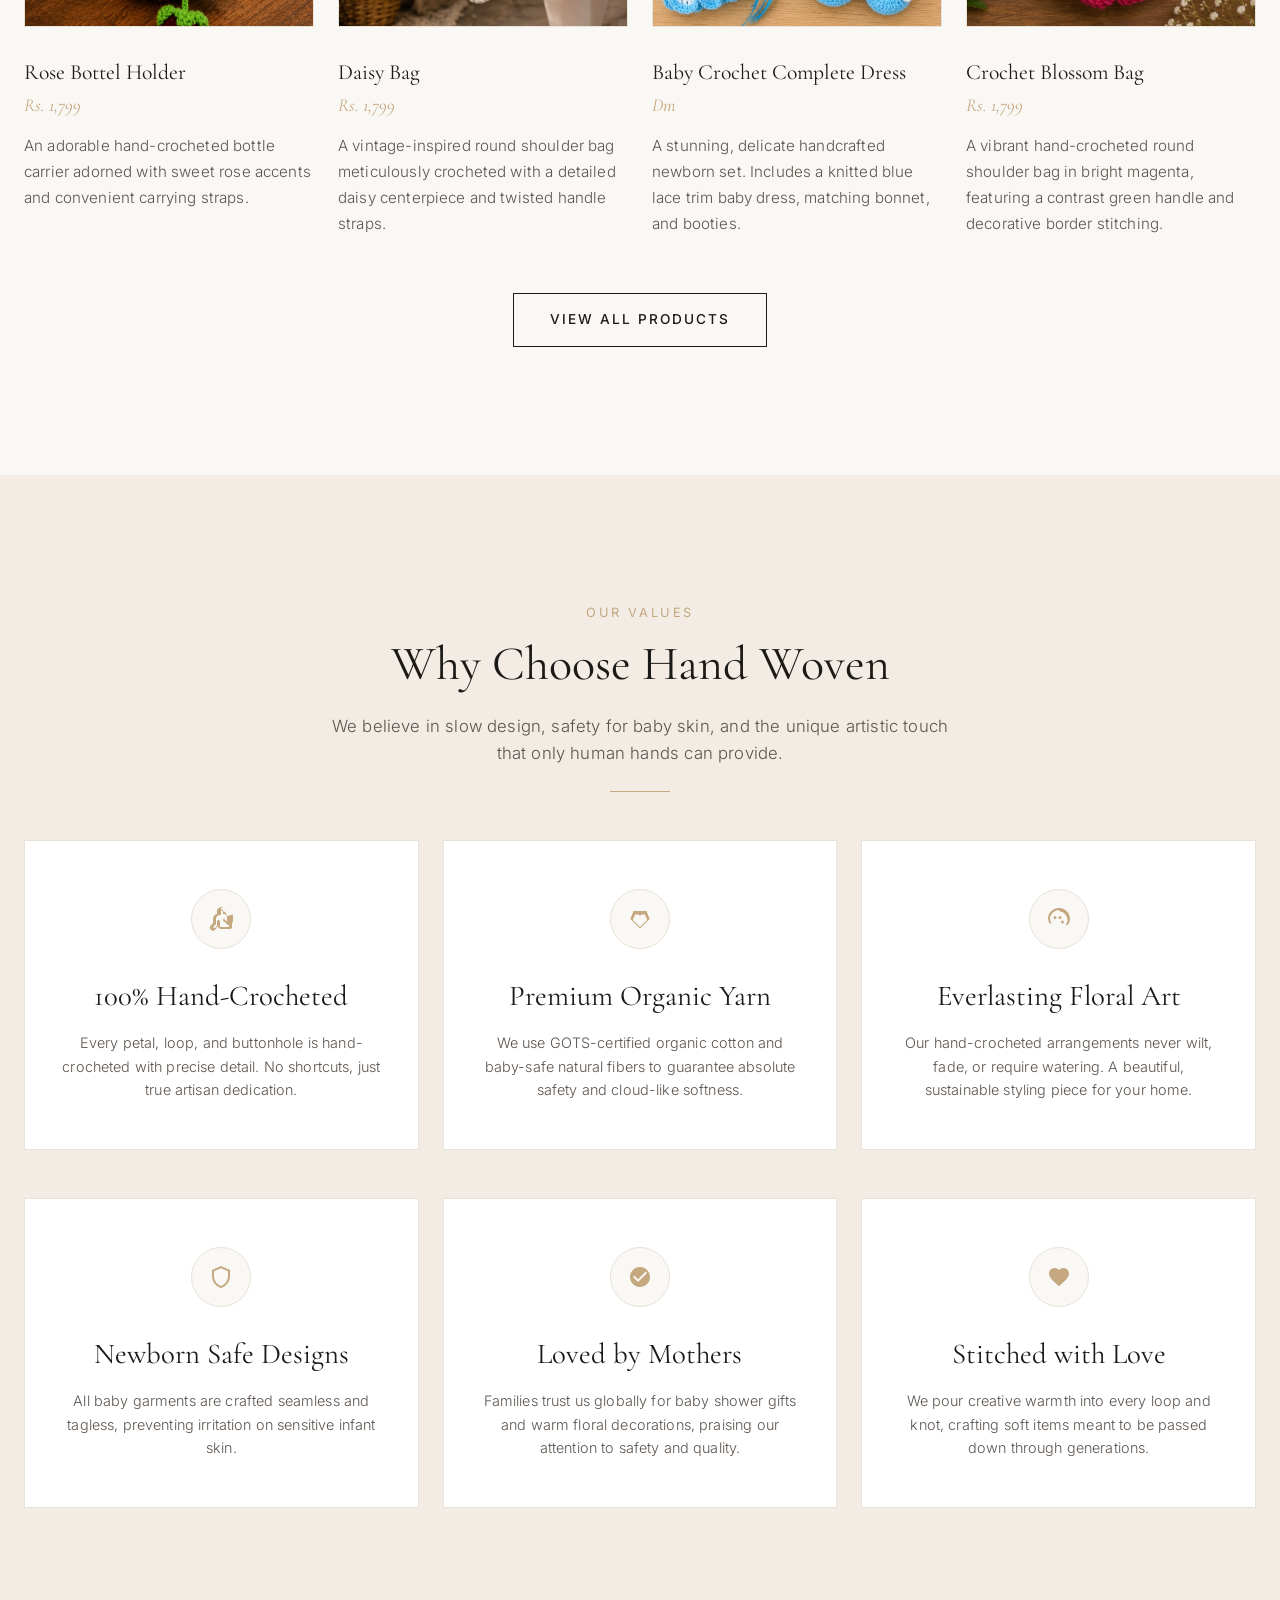
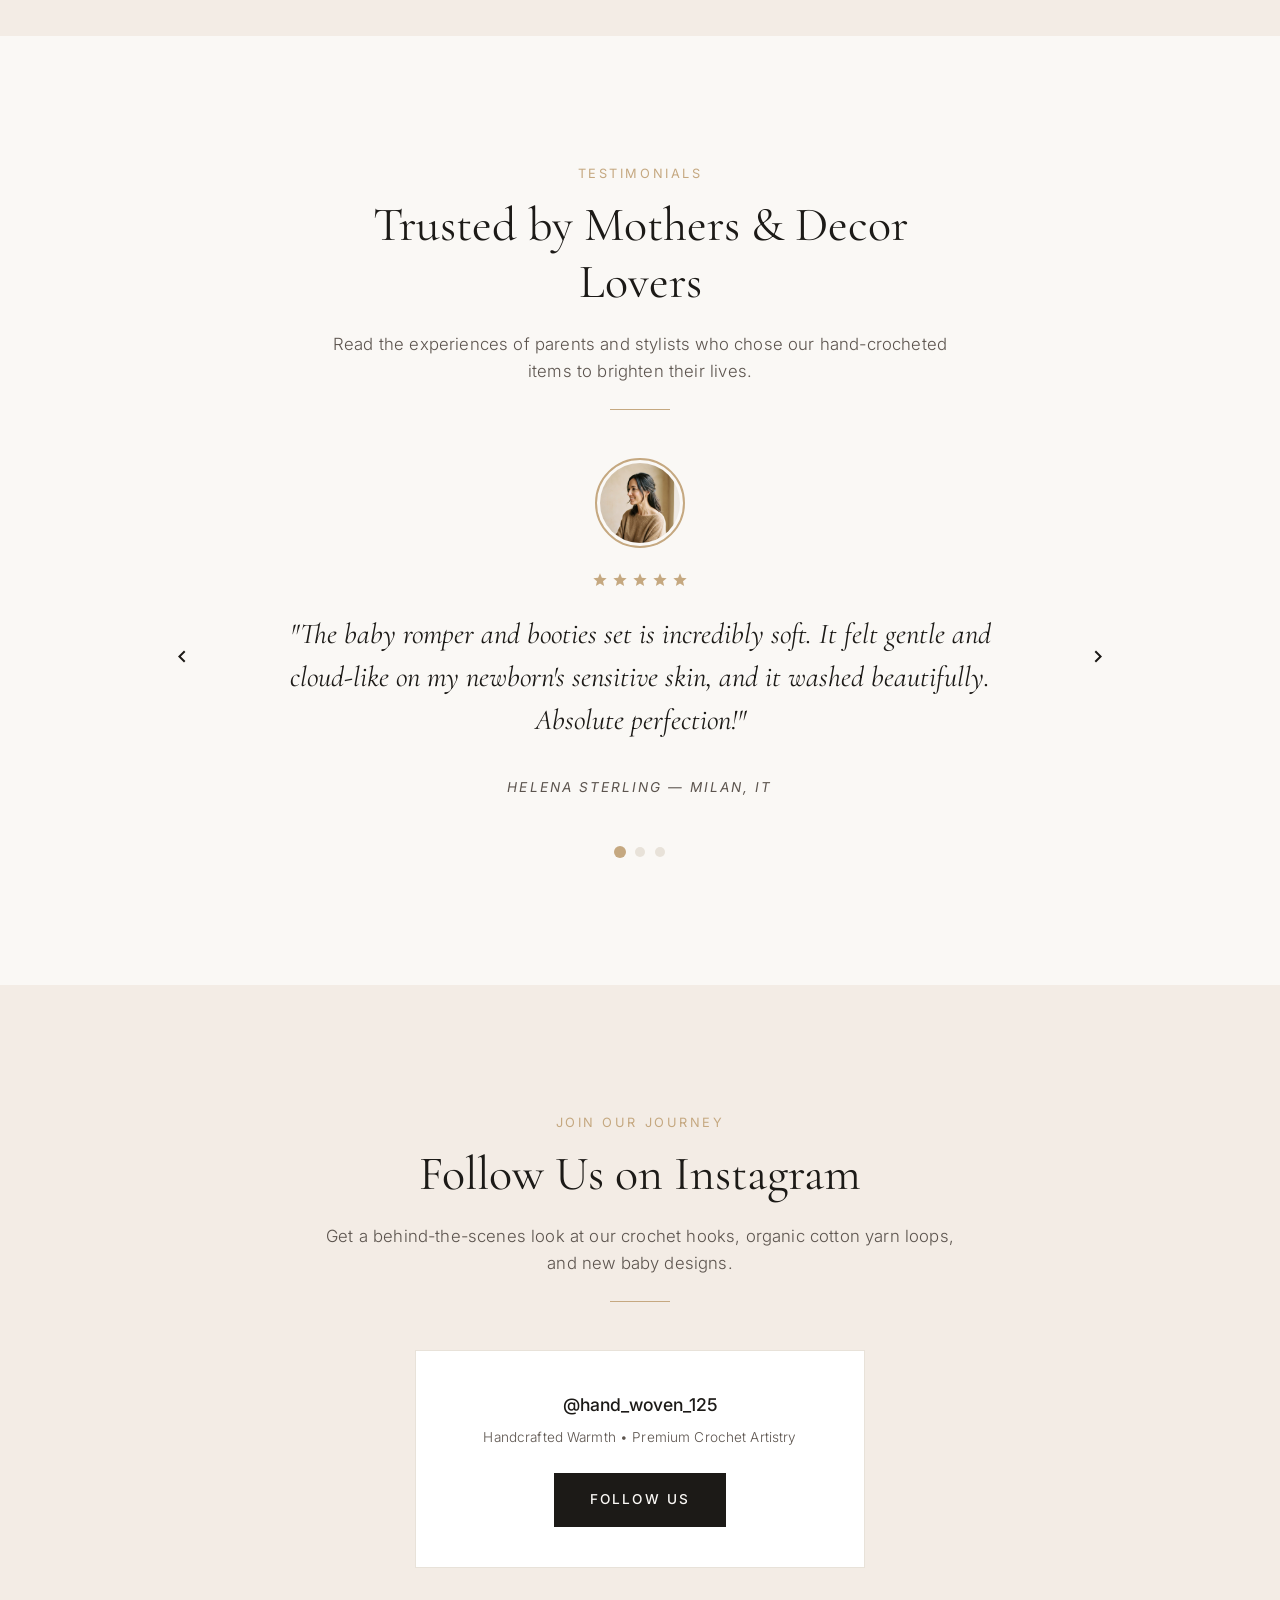
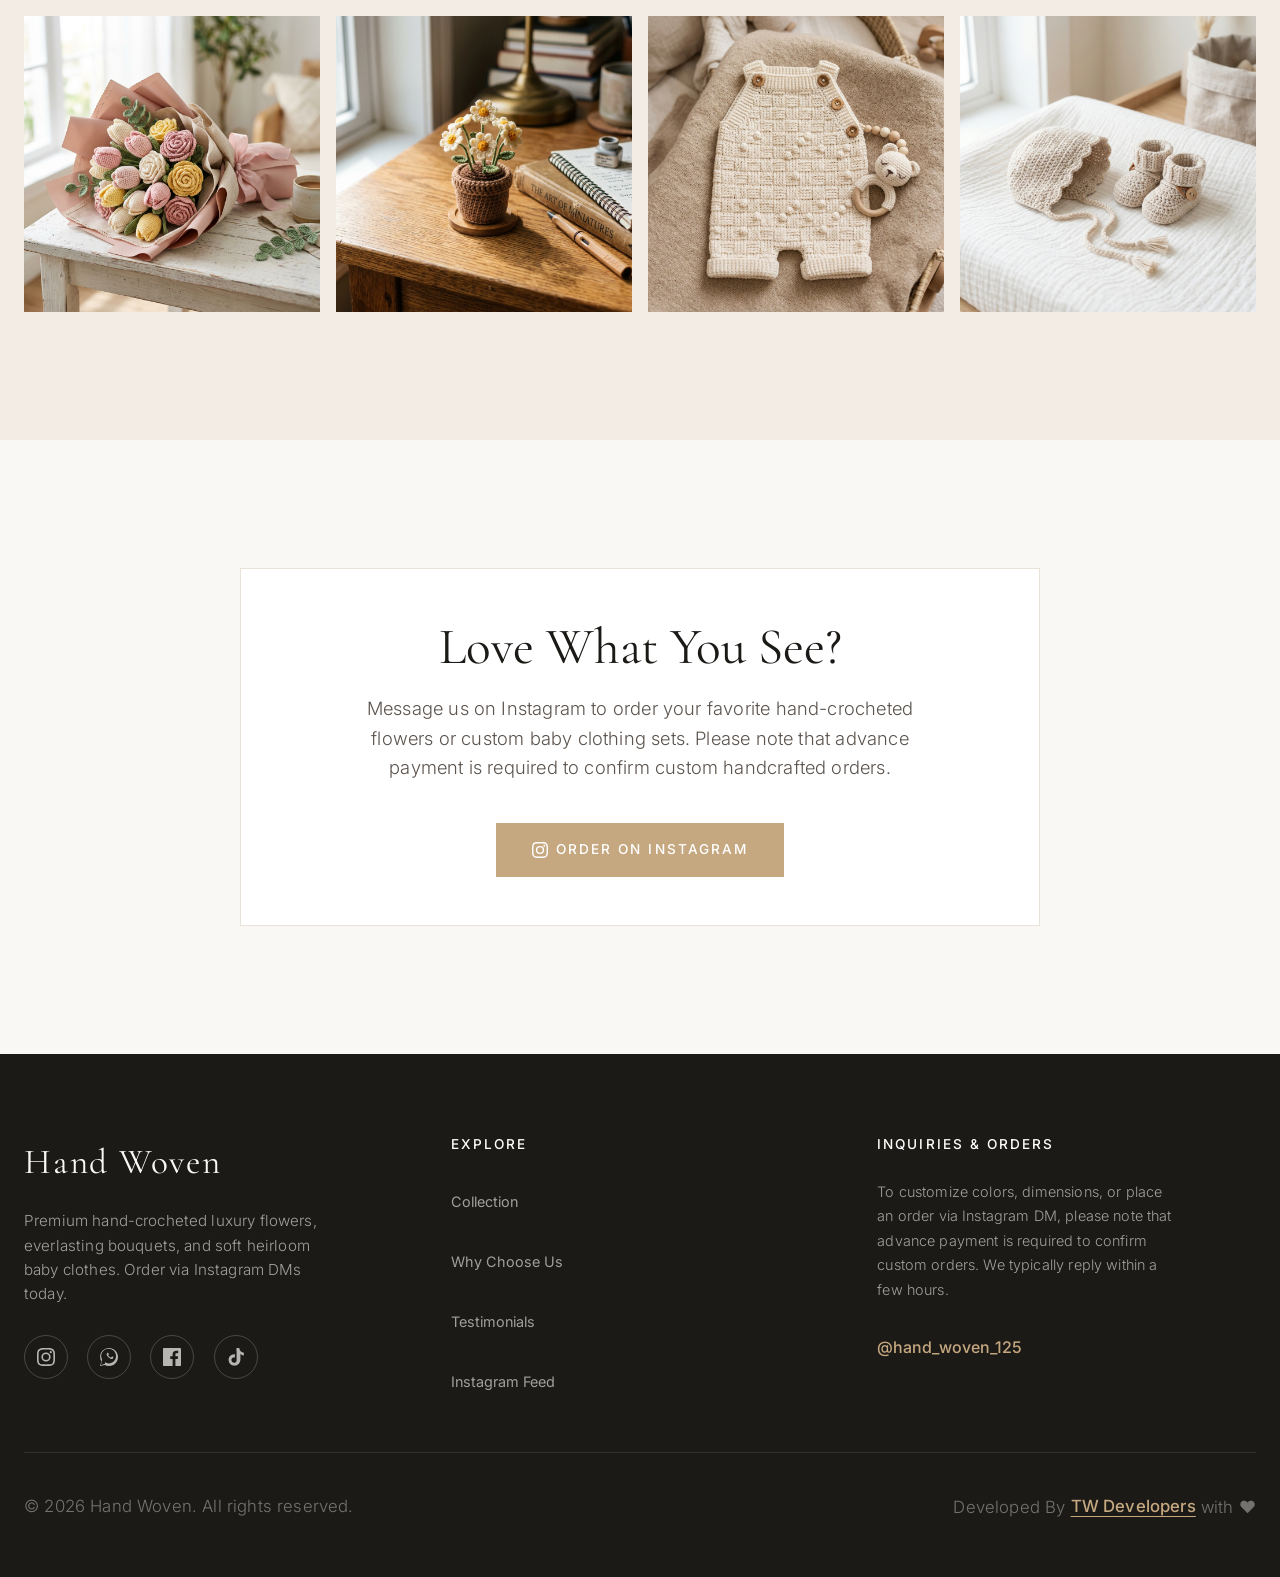
==== commit 3104e56a: "replace hero section image with the new circular branding logo" ====
--- a/index.html
+++ b/index.html
@@ -78,7 +78,7 @@
         </div>
       </div>
       <div class="hero-image-wrapper reveal" id="hero-image-block">
-        <img src="assets/hero.png" alt="Aesthetic hand crocheted luxury products in warm setting" class="hero-img"
+        <img src="assets/hero.jpg" alt="Hand Woven - Crocheted with Love" class="hero-img"
           id="hero-main-img">
       </div>
     </div>
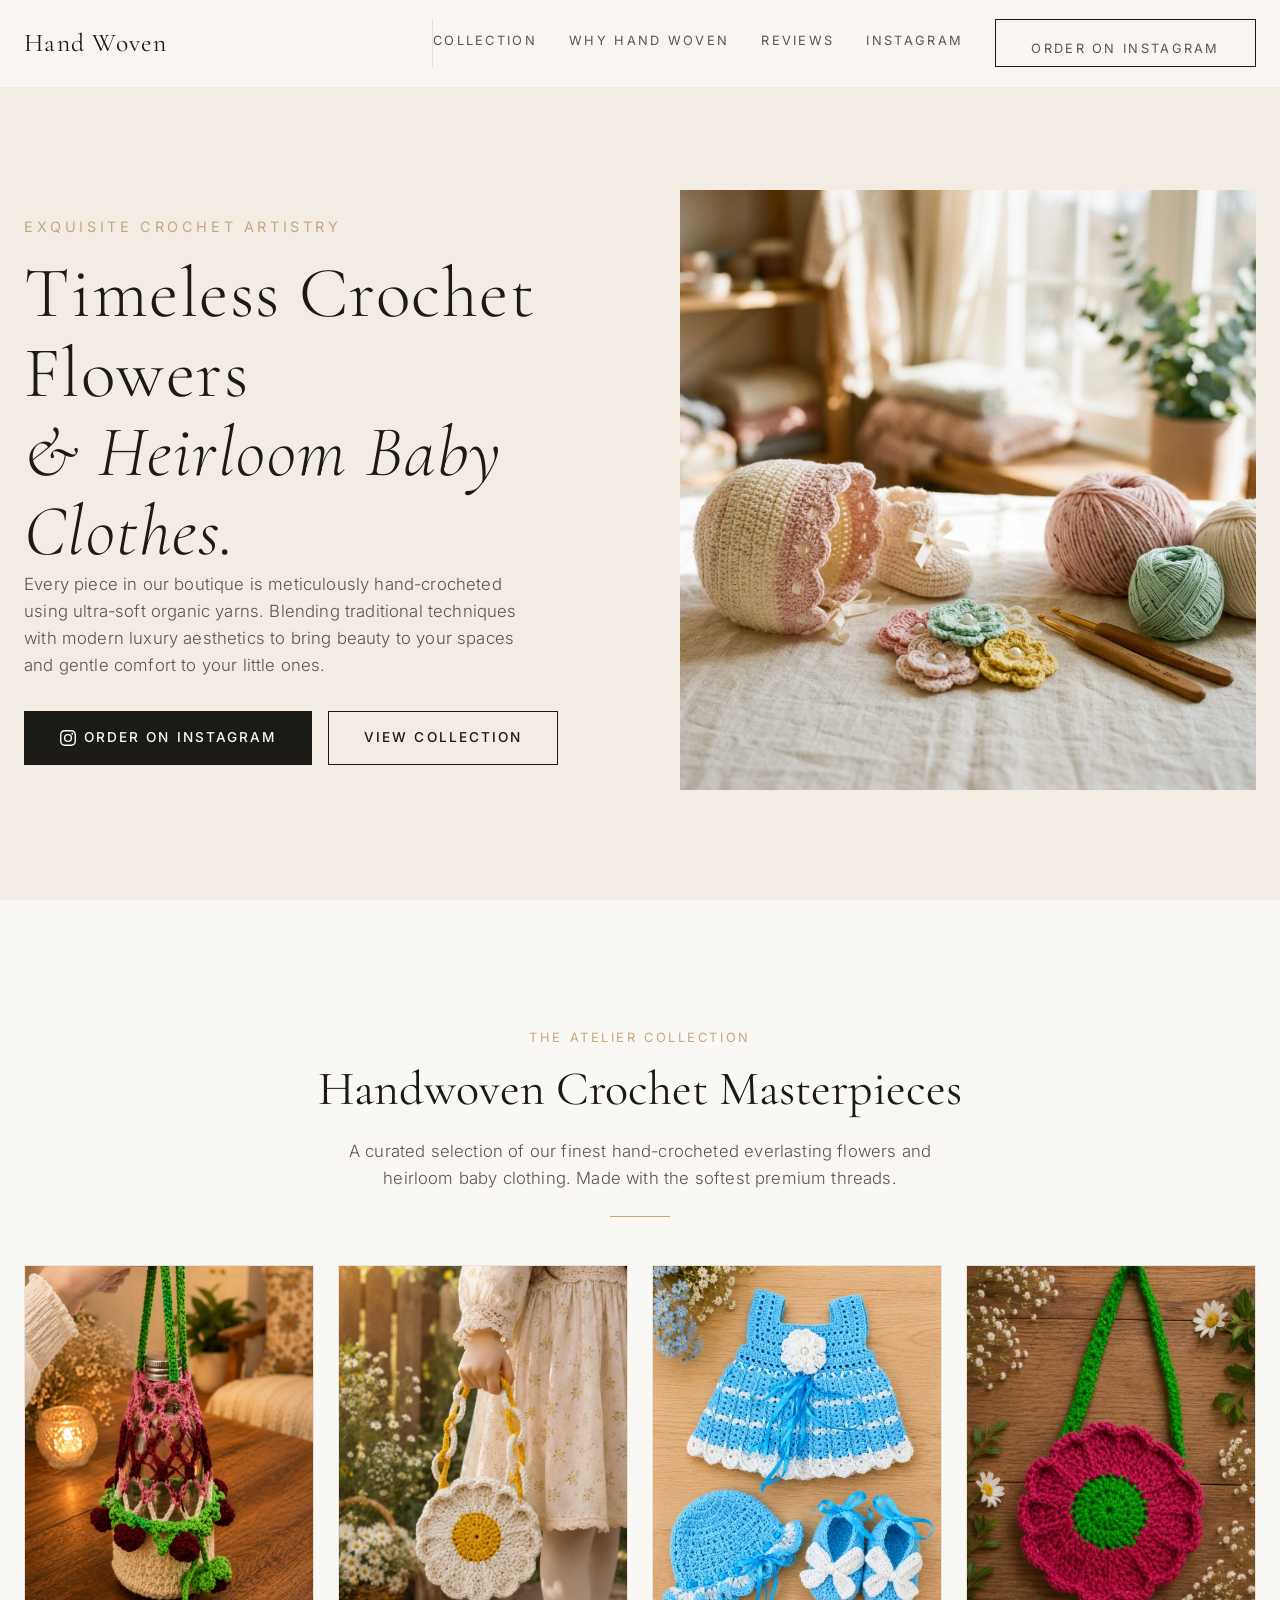
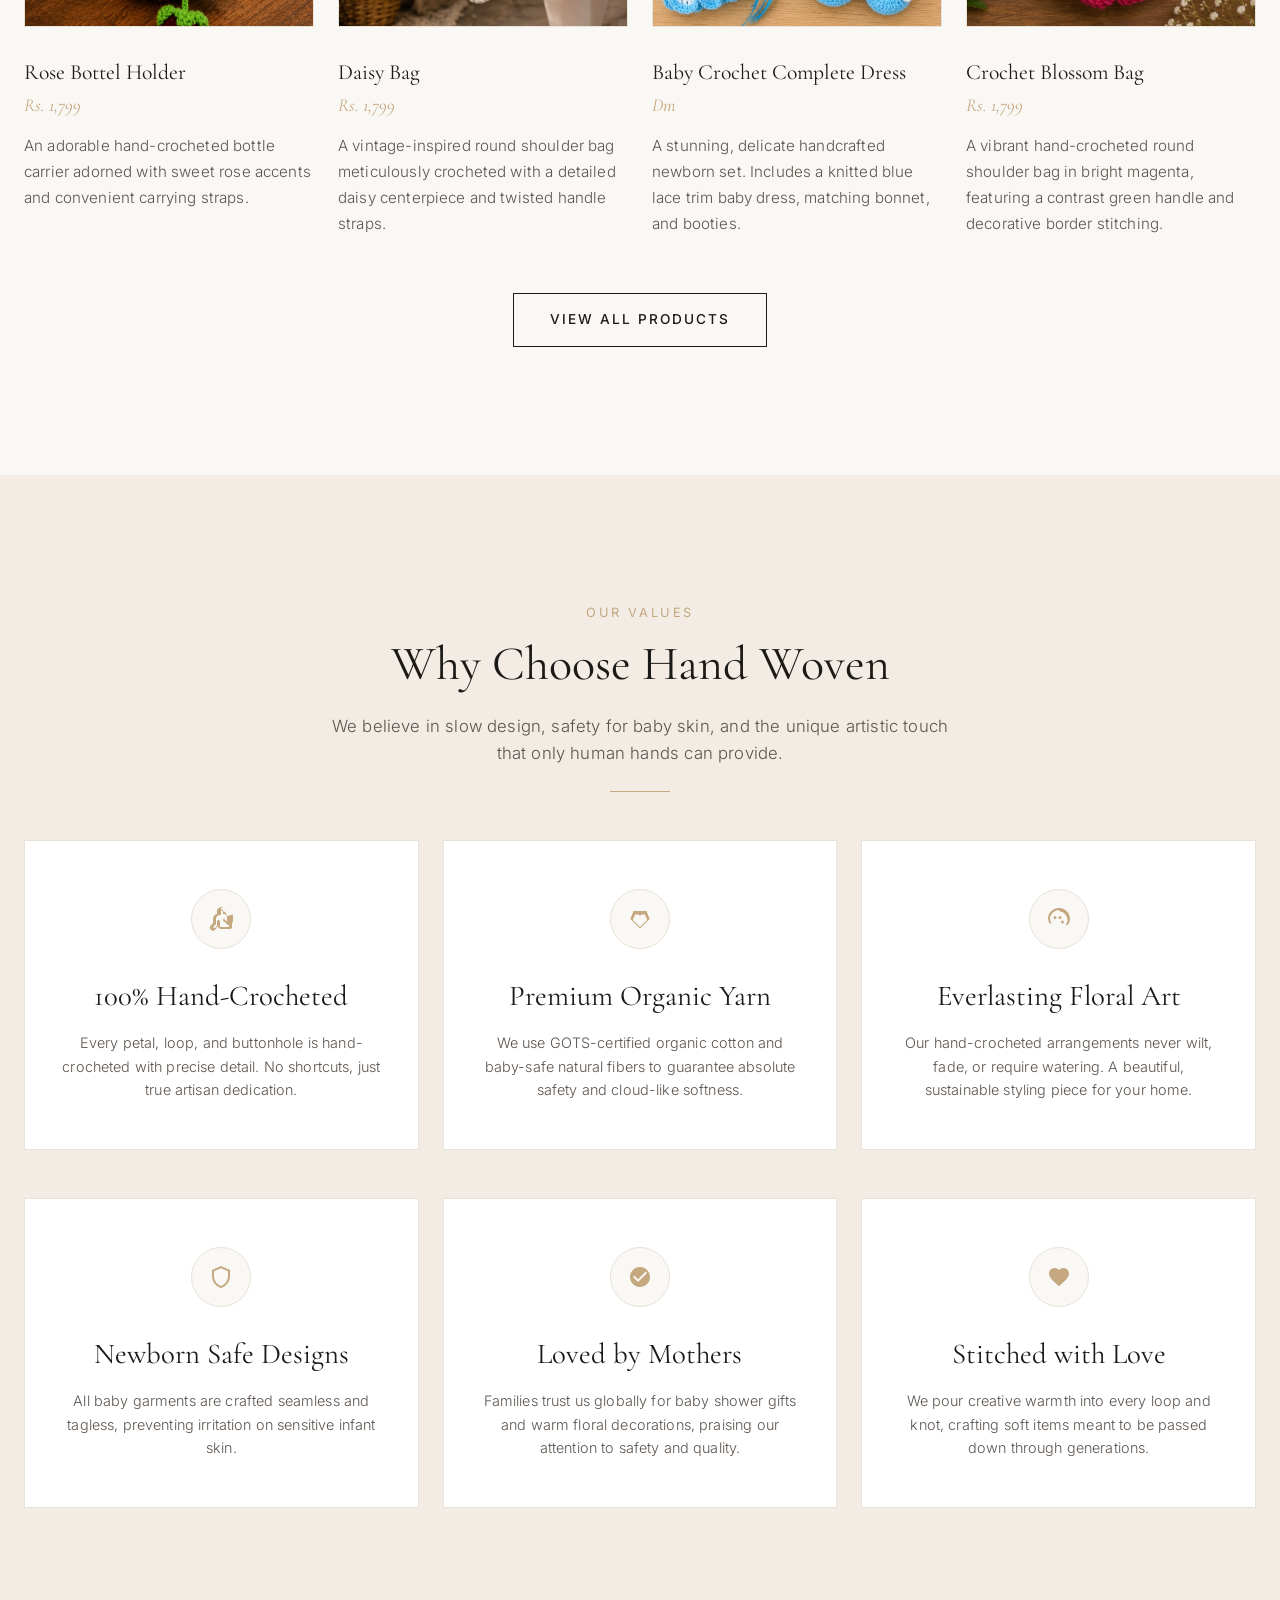
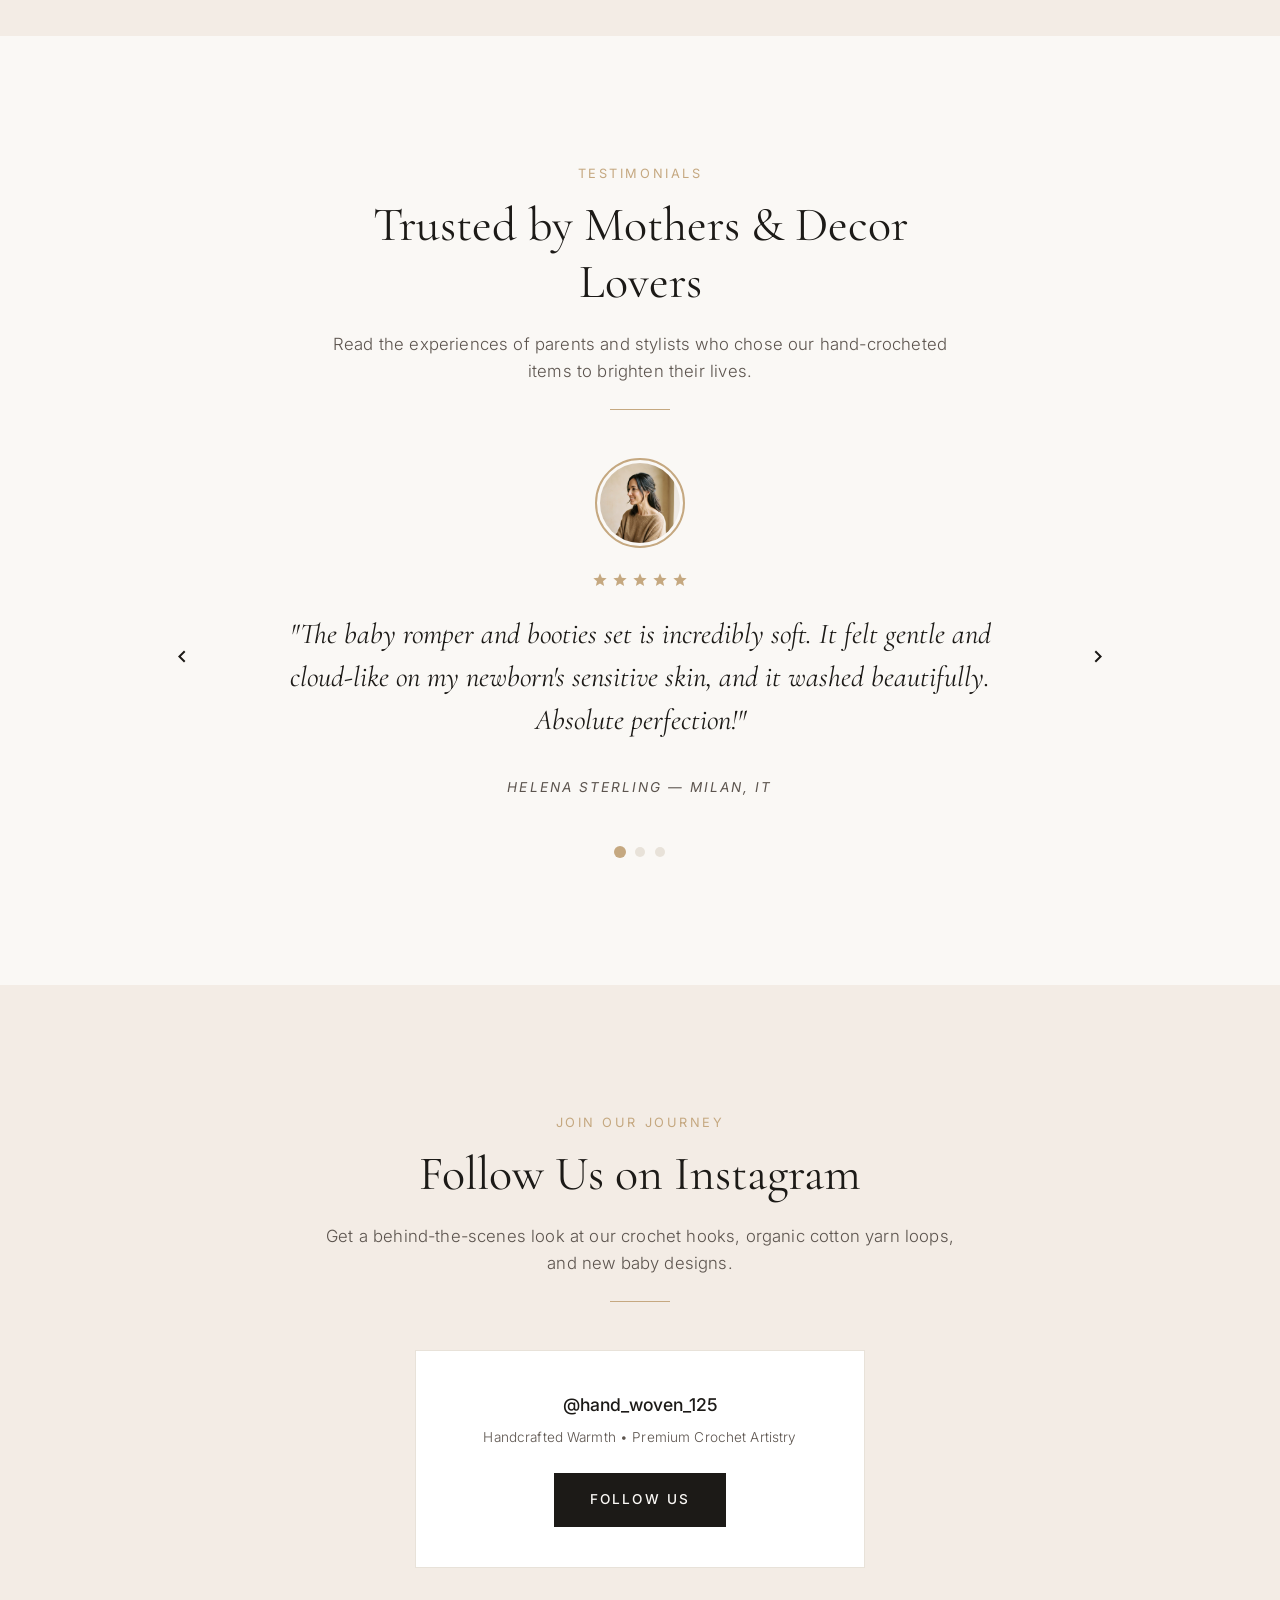
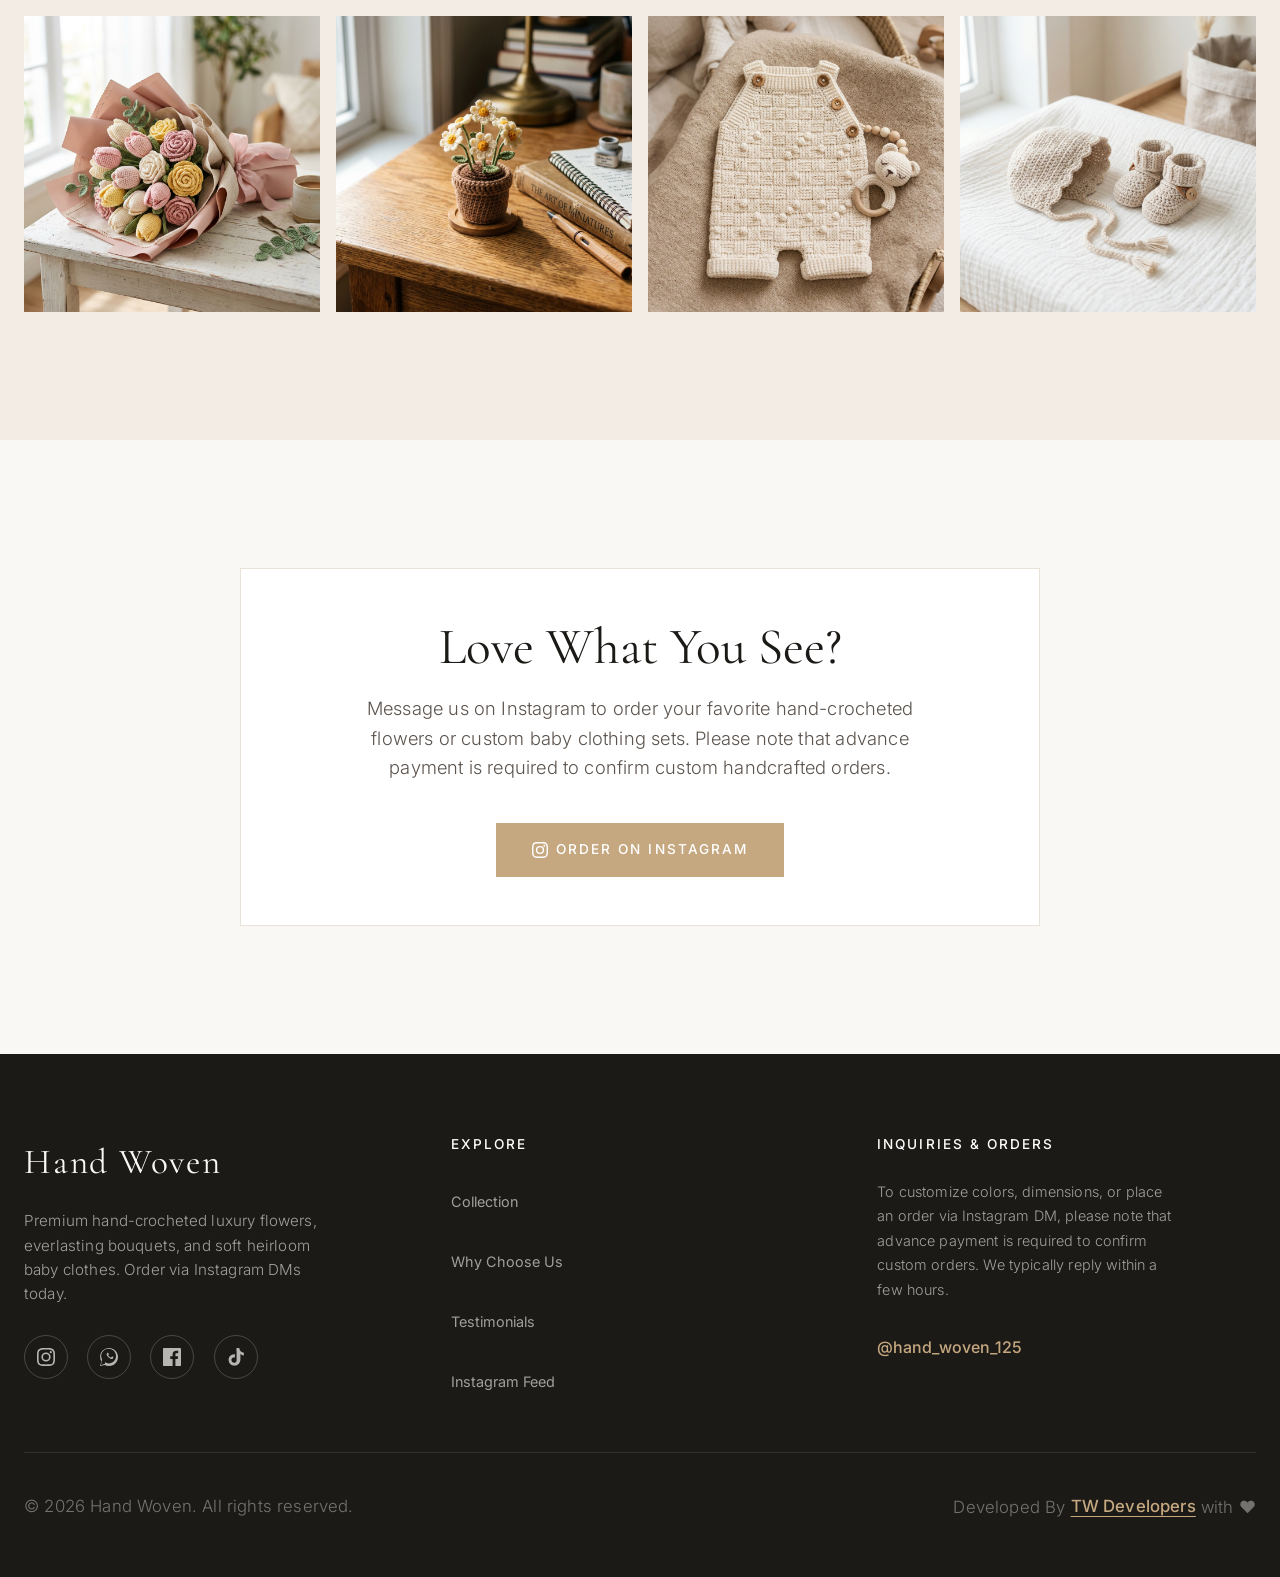
==== commit 0901a364: "update hero image path to assets/hero.png" ====
--- a/index.html
+++ b/index.html
@@ -78,7 +78,7 @@
         </div>
       </div>
       <div class="hero-image-wrapper reveal" id="hero-image-block">
-        <img src="assets/hero.jpg" alt="Hand Woven - Crocheted with Love" class="hero-img"
+        <img src="assets/hero.png" alt="Aesthetic hand crocheted luxury products in warm setting" class="hero-img"
           id="hero-main-img">
       </div>
     </div>
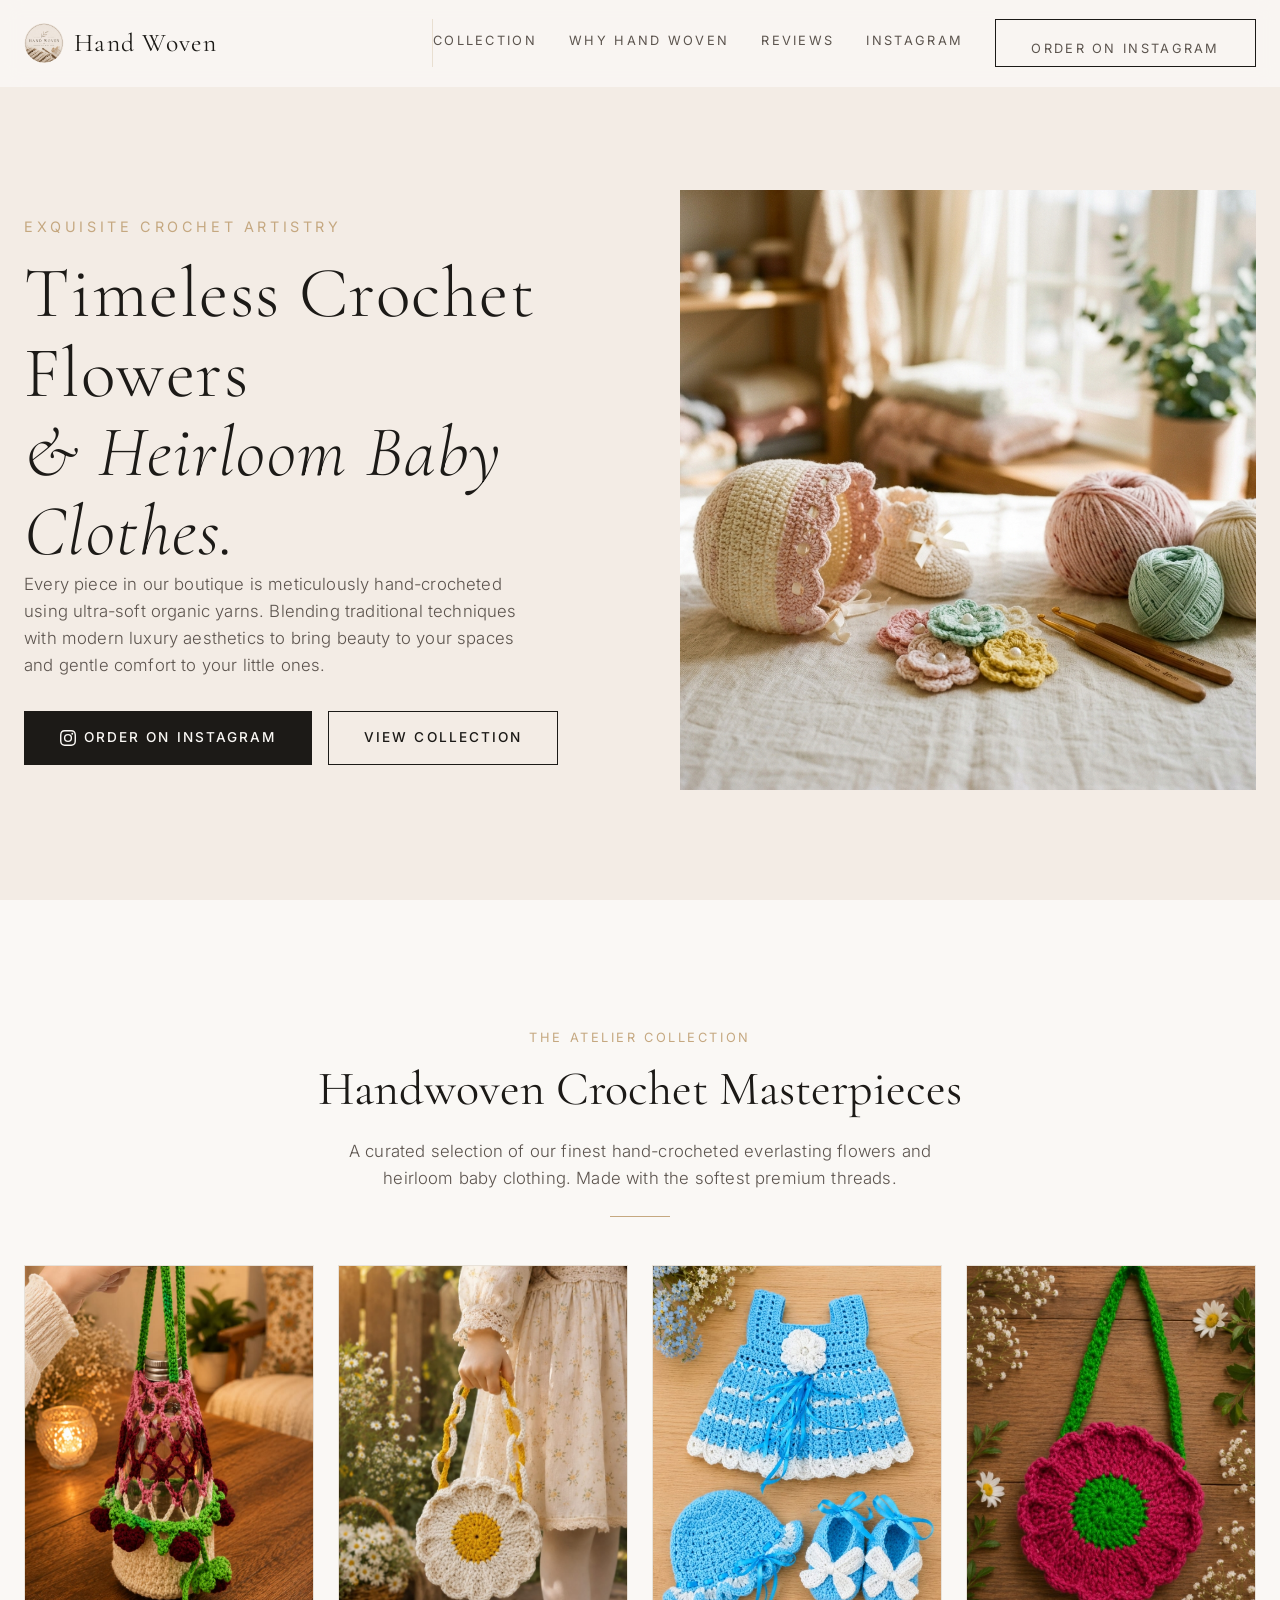
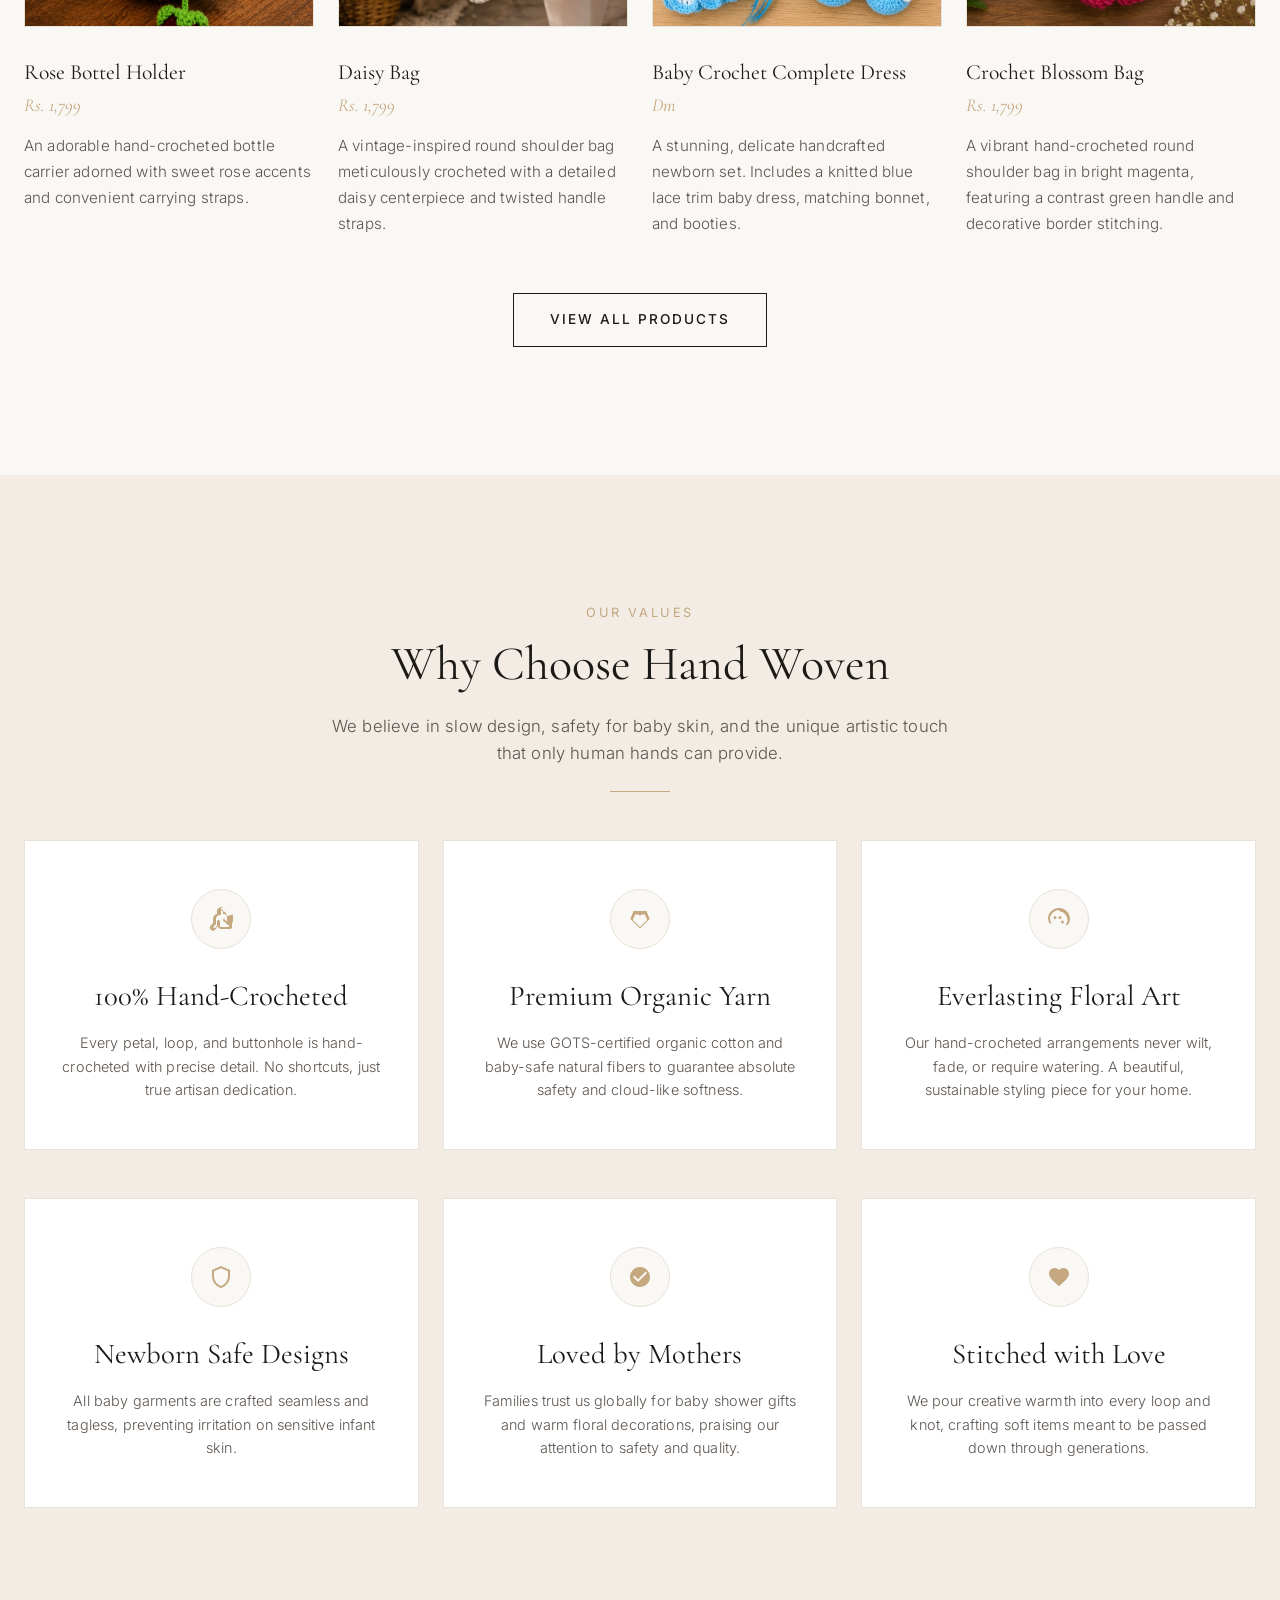
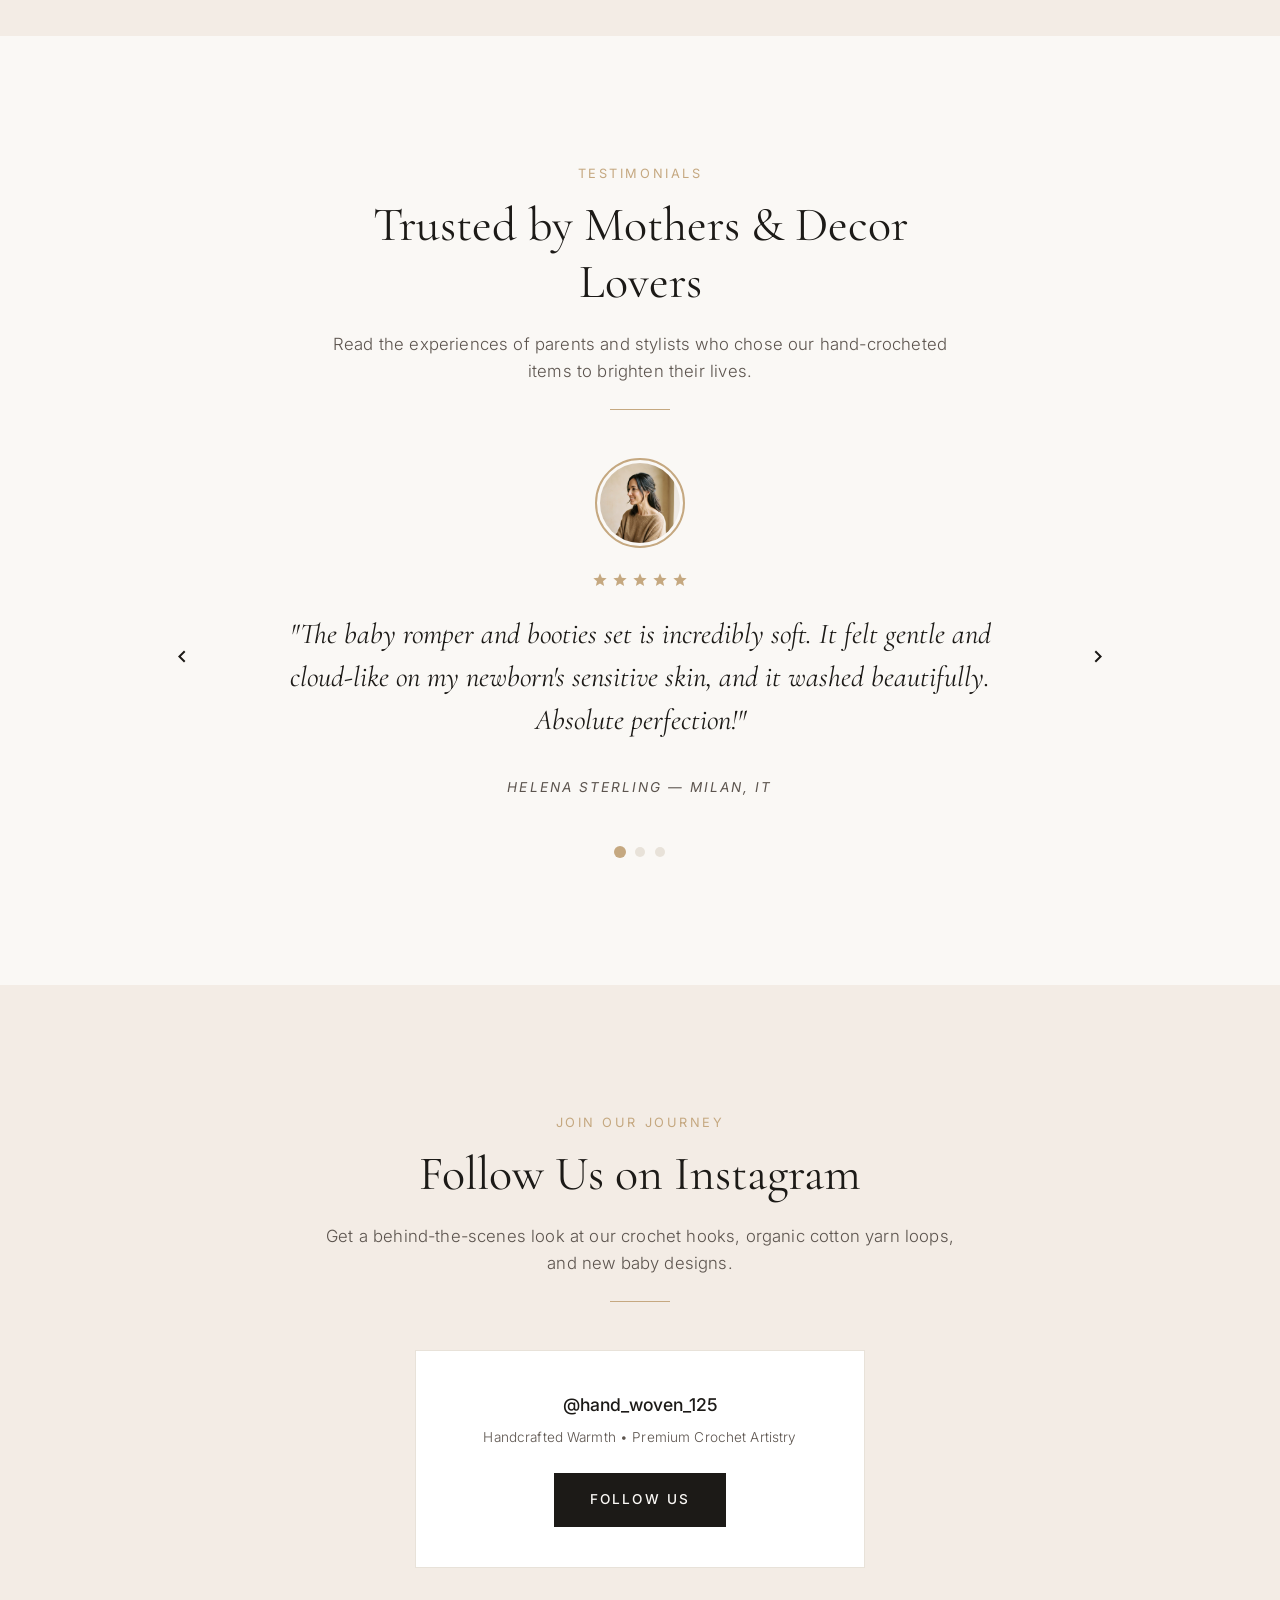
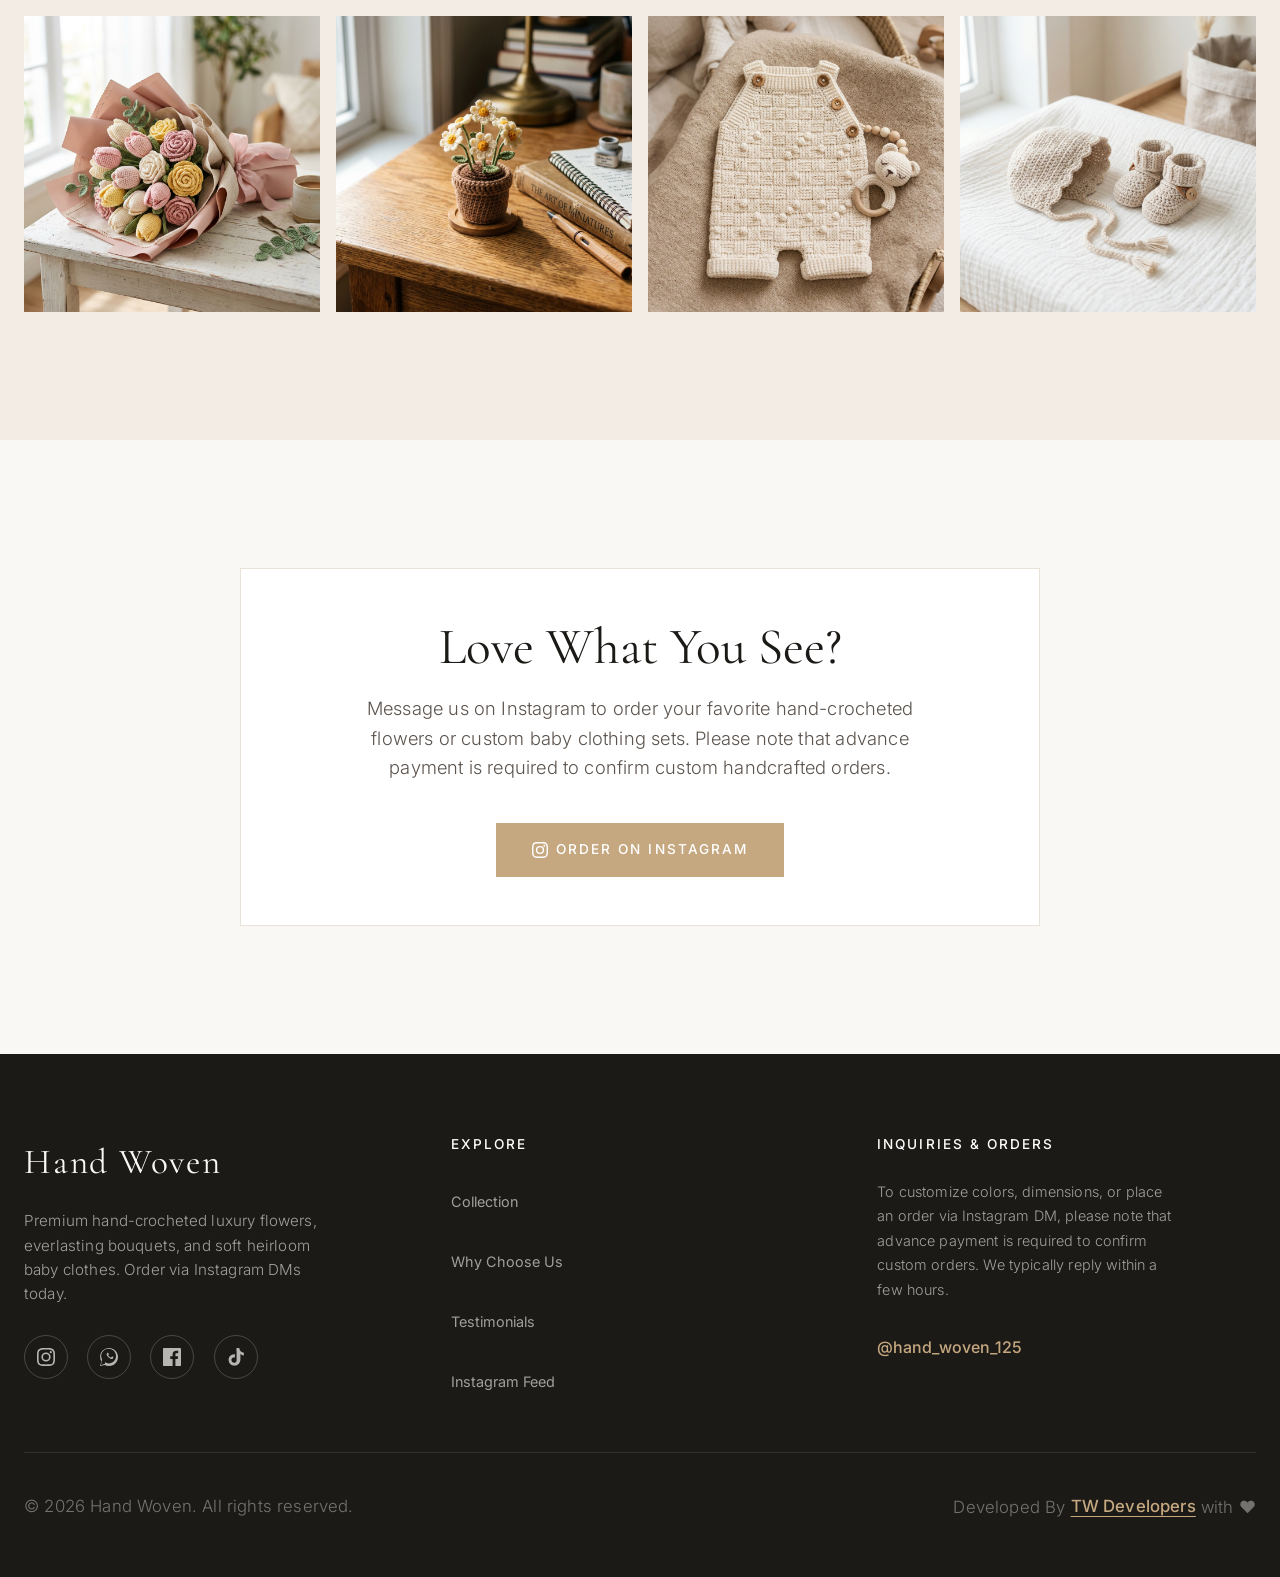
==== commit 6e4ce9fe: "add circular brand logo to index and collection page headers" ====
--- a/index.html
+++ b/index.html
@@ -34,7 +34,10 @@
        ========================================== -->
   <header class="header-nav" id="header-nav">
     <div class="container nav-container">
-      <a href="#hero" class="brand-logo" id="logo-link">Hand Woven</a>
+      <a href="#hero" class="brand-logo" id="logo-link">
+        <img src="assets/logo.jpg" alt="Hand Woven Logo" style="height: 40px; width: 40px; border-radius: 50%; object-fit: cover; margin-right: 10px;">
+        Hand Woven
+      </a>
 
       <button class="hamburger" id="menu-toggle" aria-label="Toggle menu" aria-expanded="false">
         <span></span>
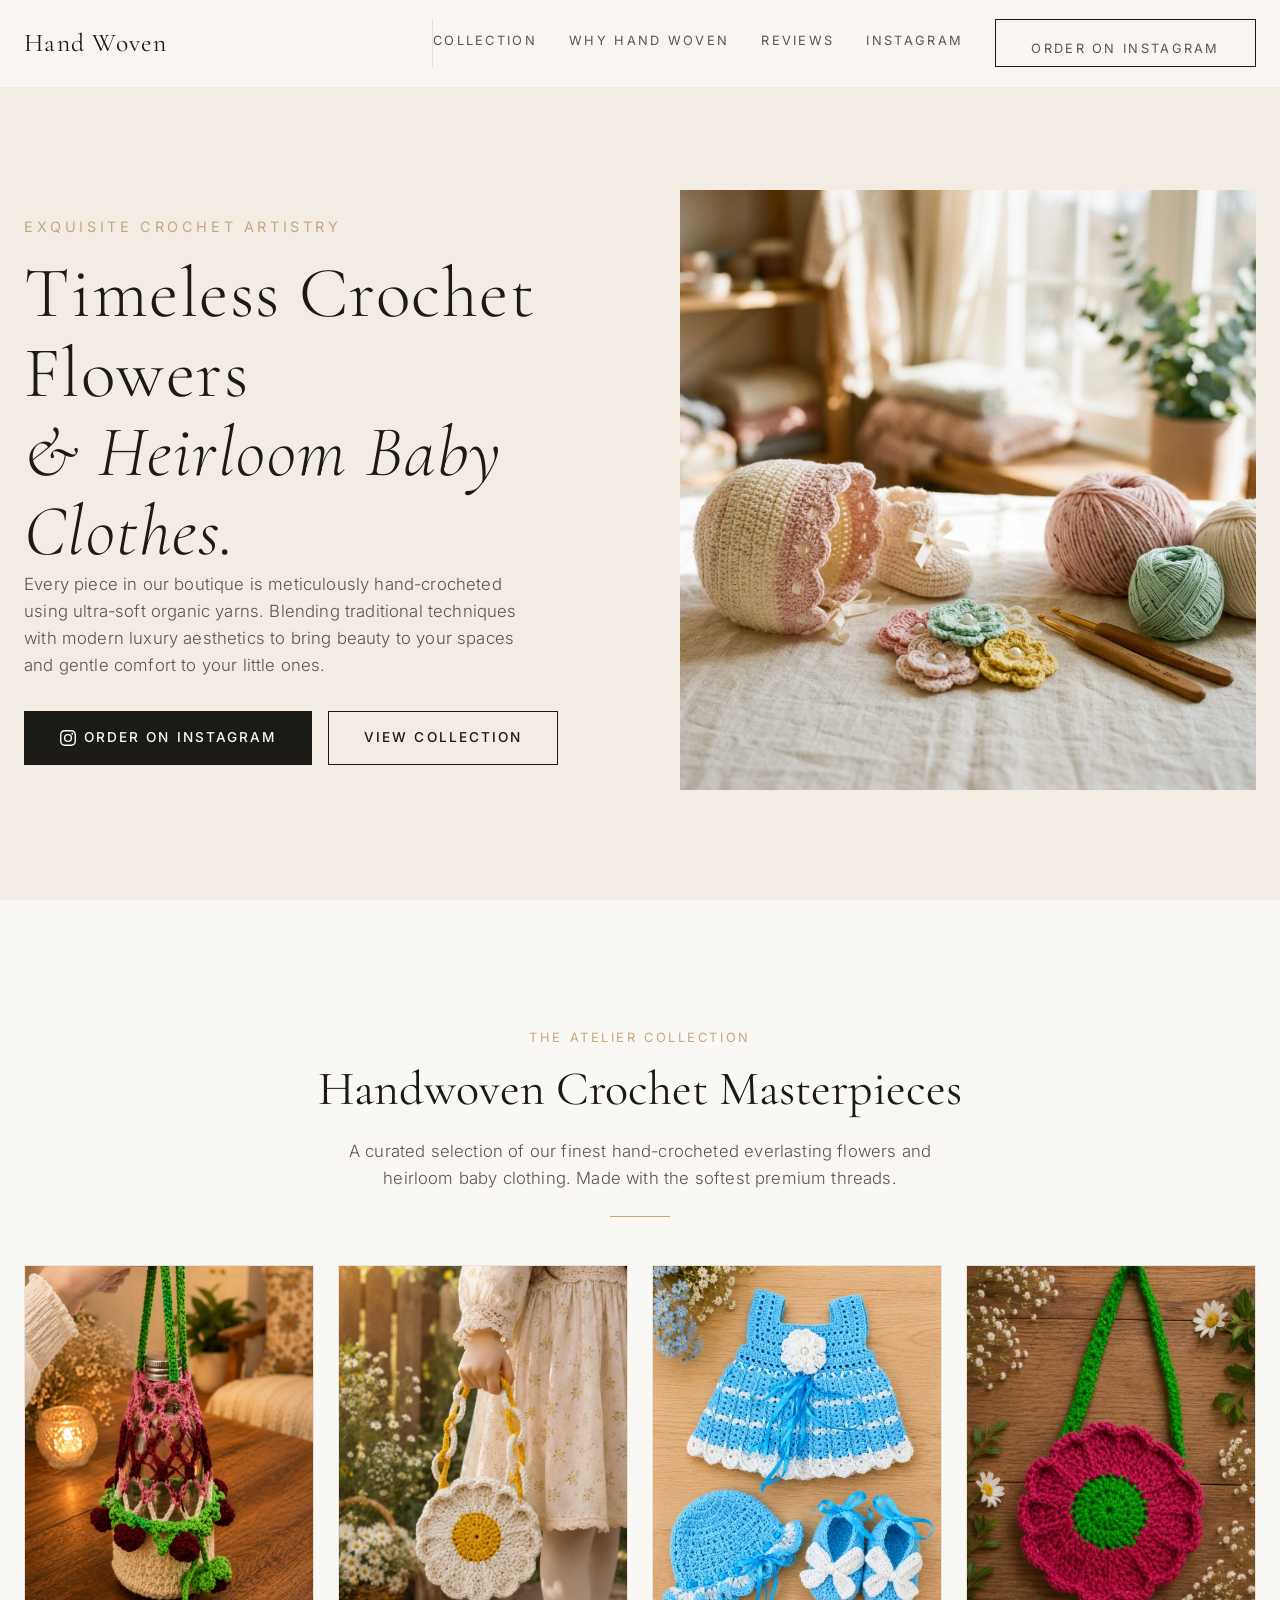
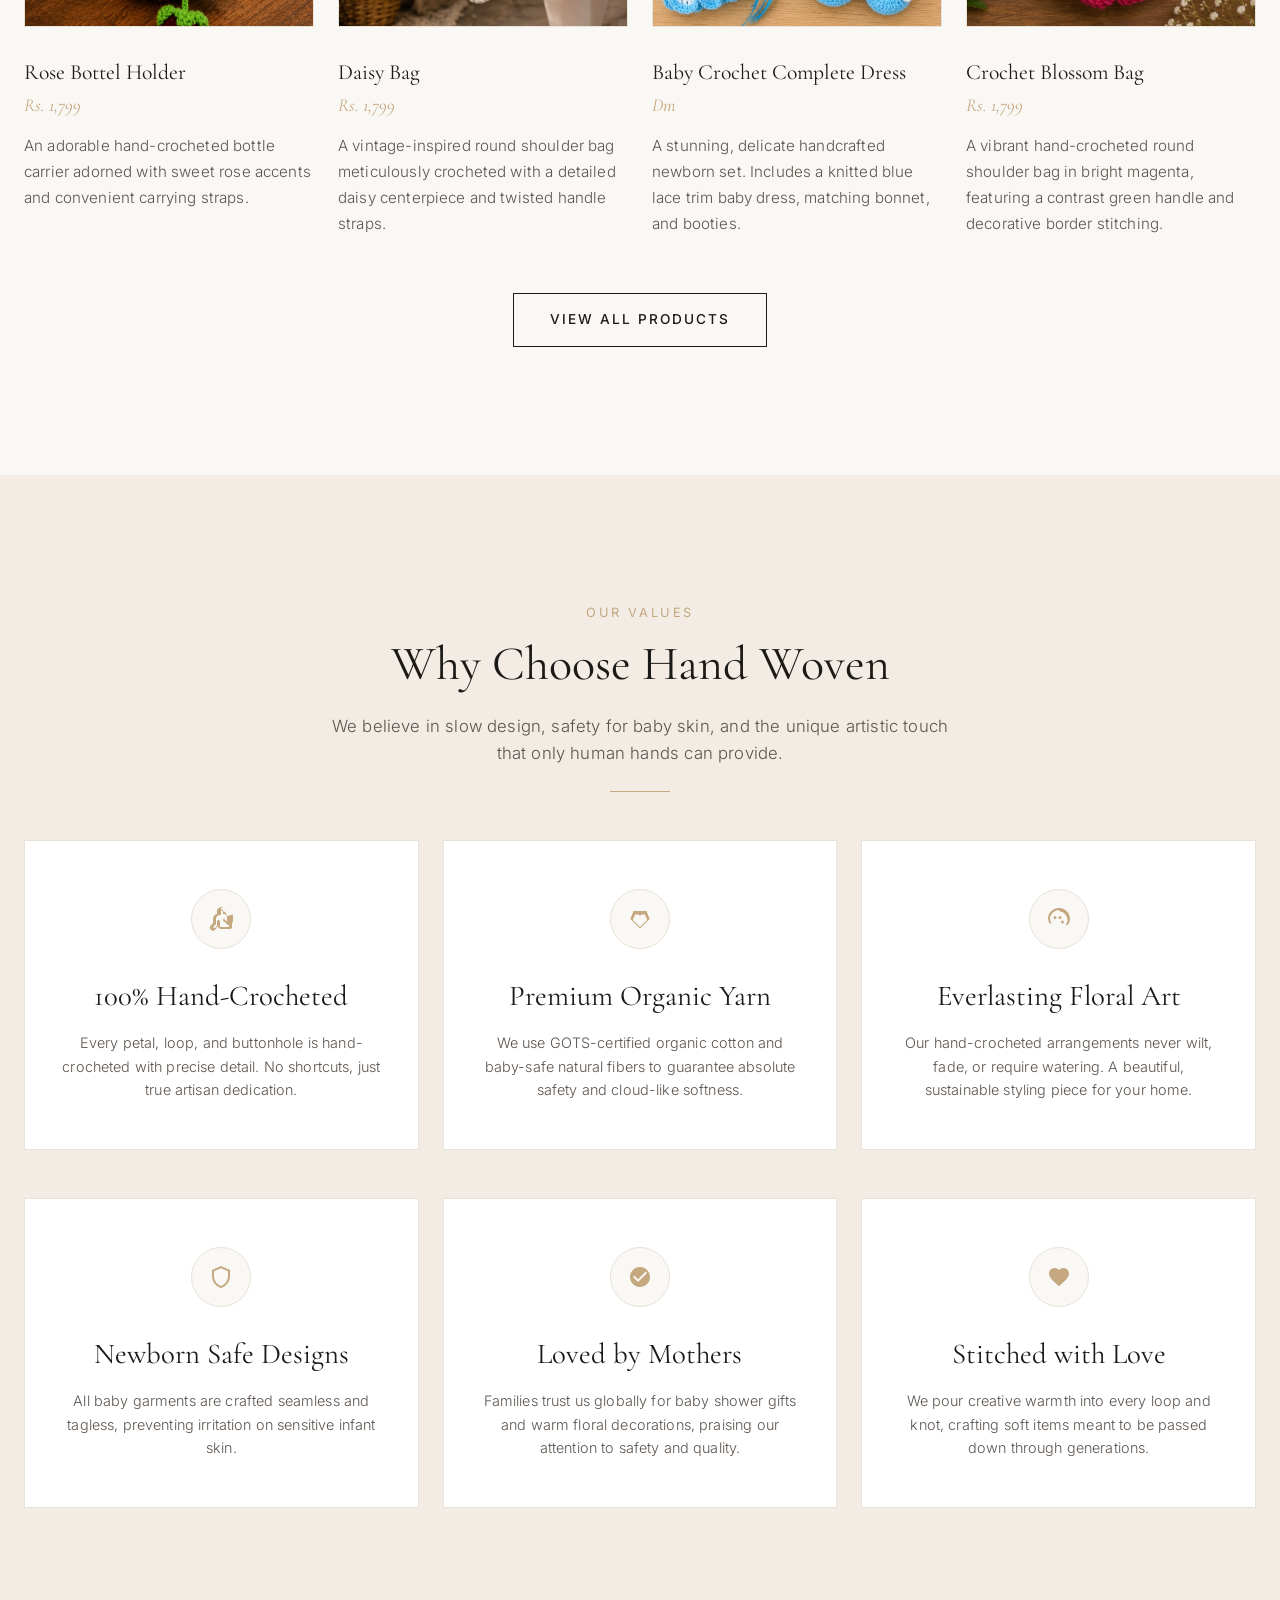
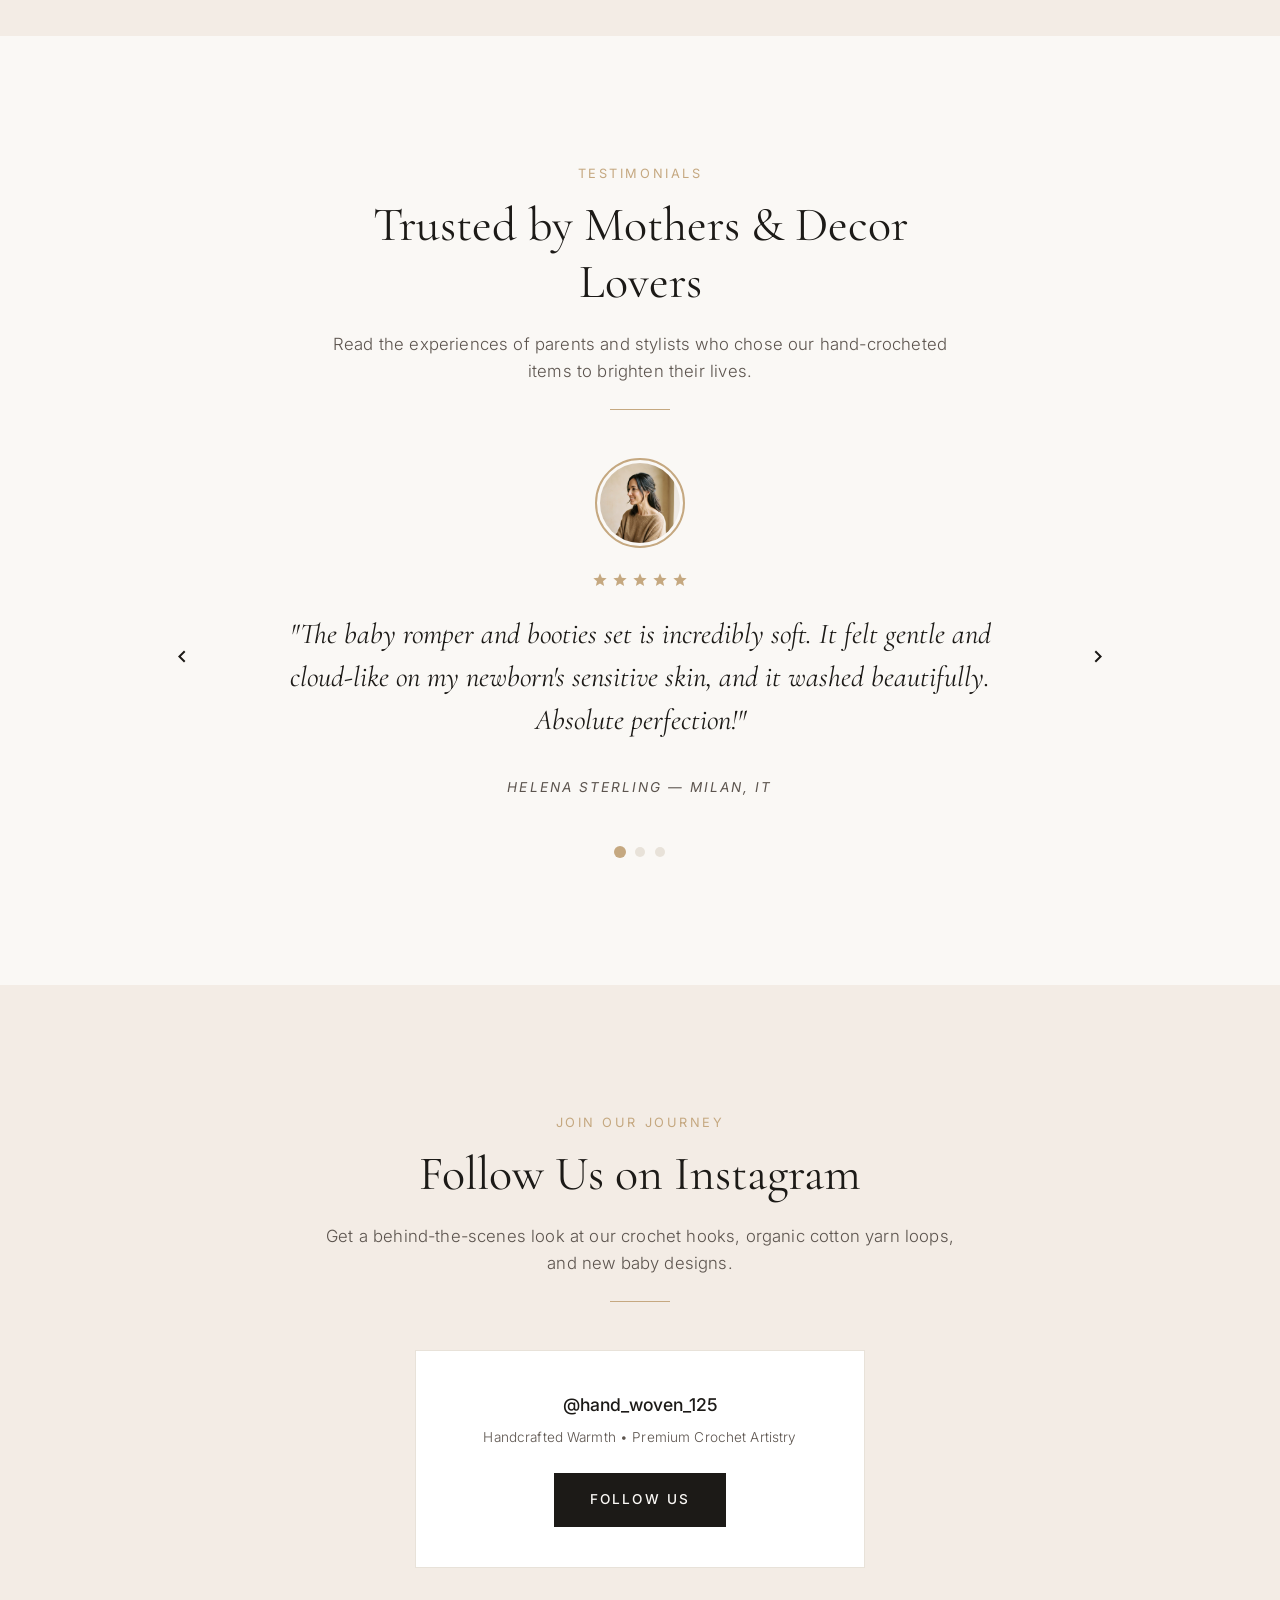
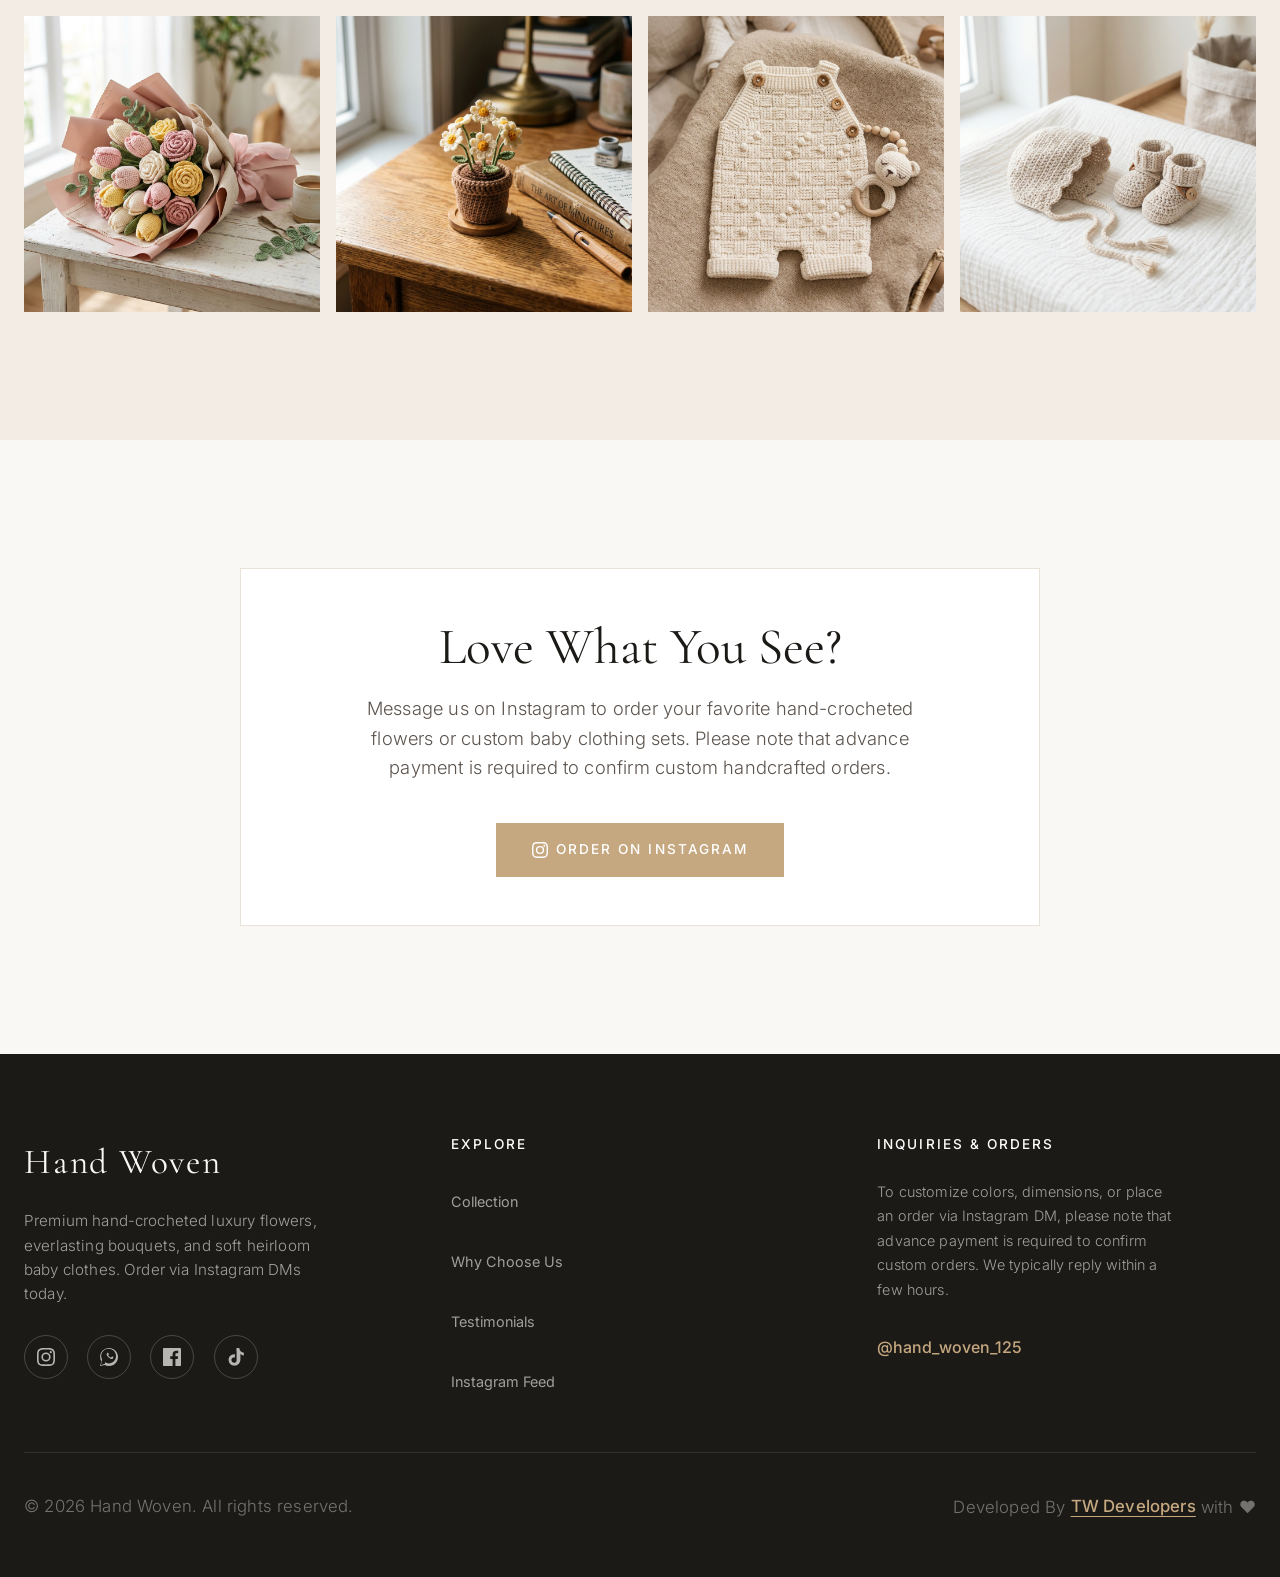
==== commit 4dff726e: "format text alignment and spacing updates on index and collection pages" ====
--- a/index.html
+++ b/index.html
@@ -34,10 +34,7 @@
        ========================================== -->
   <header class="header-nav" id="header-nav">
     <div class="container nav-container">
-      <a href="#hero" class="brand-logo" id="logo-link">
-        <img src="assets/logo.jpg" alt="Hand Woven Logo" style="height: 40px; width: 40px; border-radius: 50%; object-fit: cover; margin-right: 10px;">
-        Hand Woven
-      </a>
+      <a href="#hero" class="brand-logo" id="logo-link">Hand Woven</a>
 
       <button class="hamburger" id="menu-toggle" aria-label="Toggle menu" aria-expanded="false">
         <span></span>
@@ -480,7 +477,8 @@
     <div class="container">
       <div class="cta-box reveal" id="cta-box-container">
         <h2>Love What You See?</h2>
-        <p>Message us on Instagram to order your favorite hand-crocheted flowers or custom baby clothing sets. Please note that advance payment is required to confirm custom handcrafted orders.</p>
+        <p>Message us on Instagram to order your favorite hand-crocheted flowers or custom baby clothing sets. Please
+          note that advance payment is required to confirm custom handcrafted orders.</p>
         <a href="https://instagram.com/hand_woven_125" target="_blank" rel="noopener noreferrer"
           class="btn btn-gold btn-lg" id="final-cta-btn">
           <svg style="width: 16px; height: 16px; fill: currentColor; margin-right: 8px; vertical-align: middle;"
@@ -515,19 +513,22 @@
             <a href="https://wa.me/923068416146" target="_blank" rel="noopener noreferrer" class="social-link"
               aria-label="WhatsApp">
               <svg viewBox="0 0 24 24">
-                <path d="M.057 24l1.687-6.163c-1.041-1.804-1.588-3.849-1.587-5.946C.06 5.348 5.397.01 12.008.01c3.202.001 6.212 1.246 8.477 3.514 2.266 2.268 3.507 5.28 3.505 8.484-.004 6.657-5.34 11.997-11.953 11.997-2.005-.001-3.973-.502-5.724-1.455L0 24zm6.59-4.846c1.6.95 3.188 1.449 4.825 1.451 5.436 0 9.86-4.42 9.864-9.864.002-2.637-1.03-5.118-2.905-6.993-1.876-1.875-4.373-2.907-7.01-2.909-5.438 0-9.863 4.42-9.866 9.865-.001 1.639.429 3.236 1.246 4.646L1.153 22.89l5.494-1.736zm11.95-6.883c-.302-.152-1.792-.882-2.069-.982-.278-.101-.48-.152-.681.152-.2.304-.778.982-.953 1.185-.175.202-.35.228-.652.077-1.282-.642-2.261-1.127-3.159-2.668-.237-.408.237-.379.678-1.258.076-.152.038-.285-.019-.386-.057-.101-.48-1.156-.657-1.58-.173-.414-.349-.359-.48-.365-.124-.005-.267-.006-.411-.006s-.377.054-.574.269c-.197.215-.752.736-.752 1.795s.77 2.08.877 2.228c.108.149 1.517 2.316 3.676 3.248 1.785.773 2.148.62 2.535.584.387-.036 1.246-.508 1.417-.997.172-.489.172-.909.121-.997-.052-.088-.198-.139-.5-.291z" />
+                <path
+                  d="M.057 24l1.687-6.163c-1.041-1.804-1.588-3.849-1.587-5.946C.06 5.348 5.397.01 12.008.01c3.202.001 6.212 1.246 8.477 3.514 2.266 2.268 3.507 5.28 3.505 8.484-.004 6.657-5.34 11.997-11.953 11.997-2.005-.001-3.973-.502-5.724-1.455L0 24zm6.59-4.846c1.6.95 3.188 1.449 4.825 1.451 5.436 0 9.86-4.42 9.864-9.864.002-2.637-1.03-5.118-2.905-6.993-1.876-1.875-4.373-2.907-7.01-2.909-5.438 0-9.863 4.42-9.866 9.865-.001 1.639.429 3.236 1.246 4.646L1.153 22.89l5.494-1.736zm11.95-6.883c-.302-.152-1.792-.882-2.069-.982-.278-.101-.48-.152-.681.152-.2.304-.778.982-.953 1.185-.175.202-.35.228-.652.077-1.282-.642-2.261-1.127-3.159-2.668-.237-.408.237-.379.678-1.258.076-.152.038-.285-.019-.386-.057-.101-.48-1.156-.657-1.58-.173-.414-.349-.359-.48-.365-.124-.005-.267-.006-.411-.006s-.377.054-.574.269c-.197.215-.752.736-.752 1.795s.77 2.08.877 2.228c.108.149 1.517 2.316 3.676 3.248 1.785.773 2.148.62 2.535.584.387-.036 1.246-.508 1.417-.997.172-.489.172-.909.121-.997-.052-.088-.198-.139-.5-.291z" />
               </svg>
             </a>
-            <a href="https://www.facebook.com/profile.php?id=61590695344913" target="_blank" rel="noopener noreferrer" class="social-link"
-              aria-label="Facebook">
+            <a href="https://www.facebook.com/profile.php?id=61590695344913" target="_blank" rel="noopener noreferrer"
+              class="social-link" aria-label="Facebook">
               <svg viewBox="0 0 24 24">
-                <path d="M22.675 0h-21.35c-.732 0-1.325.593-1.325 1.325v21.351c0 .731.593 1.324 1.325 1.324h11.495v-9.294h-3.128v-3.622h3.128v-2.671c0-3.1 1.893-4.788 4.659-4.788 1.325 0 2.463.099 2.795.143v3.24l-1.918.001c-1.504 0-1.795.715-1.795 1.763v2.313h3.587l-.467 3.622h-3.12v9.293h6.116c.73 0 1.323-.593 1.323-1.325v-21.35c0-.732-.593-1.325-1.323-1.325z" />
+                <path
+                  d="M22.675 0h-21.35c-.732 0-1.325.593-1.325 1.325v21.351c0 .731.593 1.324 1.325 1.324h11.495v-9.294h-3.128v-3.622h3.128v-2.671c0-3.1 1.893-4.788 4.659-4.788 1.325 0 2.463.099 2.795.143v3.24l-1.918.001c-1.504 0-1.795.715-1.795 1.763v2.313h3.587l-.467 3.622h-3.12v9.293h6.116c.73 0 1.323-.593 1.323-1.325v-21.35c0-.732-.593-1.325-1.323-1.325z" />
               </svg>
             </a>
             <a href="https://www.tiktok.com/@awaqar0" target="_blank" rel="noopener noreferrer" class="social-link"
               aria-label="TikTok">
               <svg viewBox="0 0 24 24">
-                <path d="M12.525.02c1.31-.02 2.61-.01 3.91-.02.08 1.53.63 3.09 1.75 4.17 1.12 1.11 2.7 1.62 4.24 1.79v4.03c-1.44-.17-2.86-.74-3.94-1.74-.22-.2-.42-.43-.61-.67-.02 2.44-.01 4.88-.01 7.32-.03 2.01-.54 4.12-1.8 5.72-1.32 1.68-3.41 2.72-5.56 2.87-2.22.16-4.59-.53-6.14-2.13-1.63-1.68-2.42-4.14-2.17-6.49.25-2.25 1.54-4.39 3.52-5.46 1.48-.82 3.19-1.12 4.87-.92.01 1.37-.01 2.74-.01 4.11-1.07-.17-2.22-.09-3.14.52-.94.61-1.5 1.72-1.5 2.86.01 1.25.64 2.47 1.68 3.14 1.03.68 2.39.75 3.48.18.99-.51 1.62-1.54 1.7-2.65.04-3.14.02-6.28.03-9.42z" />
+                <path
+                  d="M12.525.02c1.31-.02 2.61-.01 3.91-.02.08 1.53.63 3.09 1.75 4.17 1.12 1.11 2.7 1.62 4.24 1.79v4.03c-1.44-.17-2.86-.74-3.94-1.74-.22-.2-.42-.43-.61-.67-.02 2.44-.01 4.88-.01 7.32-.03 2.01-.54 4.12-1.8 5.72-1.32 1.68-3.41 2.72-5.56 2.87-2.22.16-4.59-.53-6.14-2.13-1.63-1.68-2.42-4.14-2.17-6.49.25-2.25 1.54-4.39 3.52-5.46 1.48-.82 3.19-1.12 4.87-.92.01 1.37-.01 2.74-.01 4.11-1.07-.17-2.22-.09-3.14.52-.94.61-1.5 1.72-1.5 2.86.01 1.25.64 2.47 1.68 3.14 1.03.68 2.39.75 3.48.18.99-.51 1.62-1.54 1.7-2.65.04-3.14.02-6.28.03-9.42z" />
               </svg>
             </a>
           </div>
@@ -547,7 +548,8 @@
         <!-- Col 3: Contact & Ordering -->
         <div class="footer-col">
           <h4>Inquiries & Orders</h4>
-          <p class="footer-info-text">To customize colors, dimensions, or place an order via Instagram DM, please note that advance payment is required to confirm custom orders. We typically reply within a few hours.</p>
+          <p class="footer-info-text">To customize colors, dimensions, or place an order via Instagram DM, please note
+            that advance payment is required to confirm custom orders. We typically reply within a few hours.</p>
           <a href="https://instagram.com/hand_woven_125" target="_blank" rel="noopener noreferrer"
             class="footer-contact-link">@hand_woven_125</a>
         </div>
